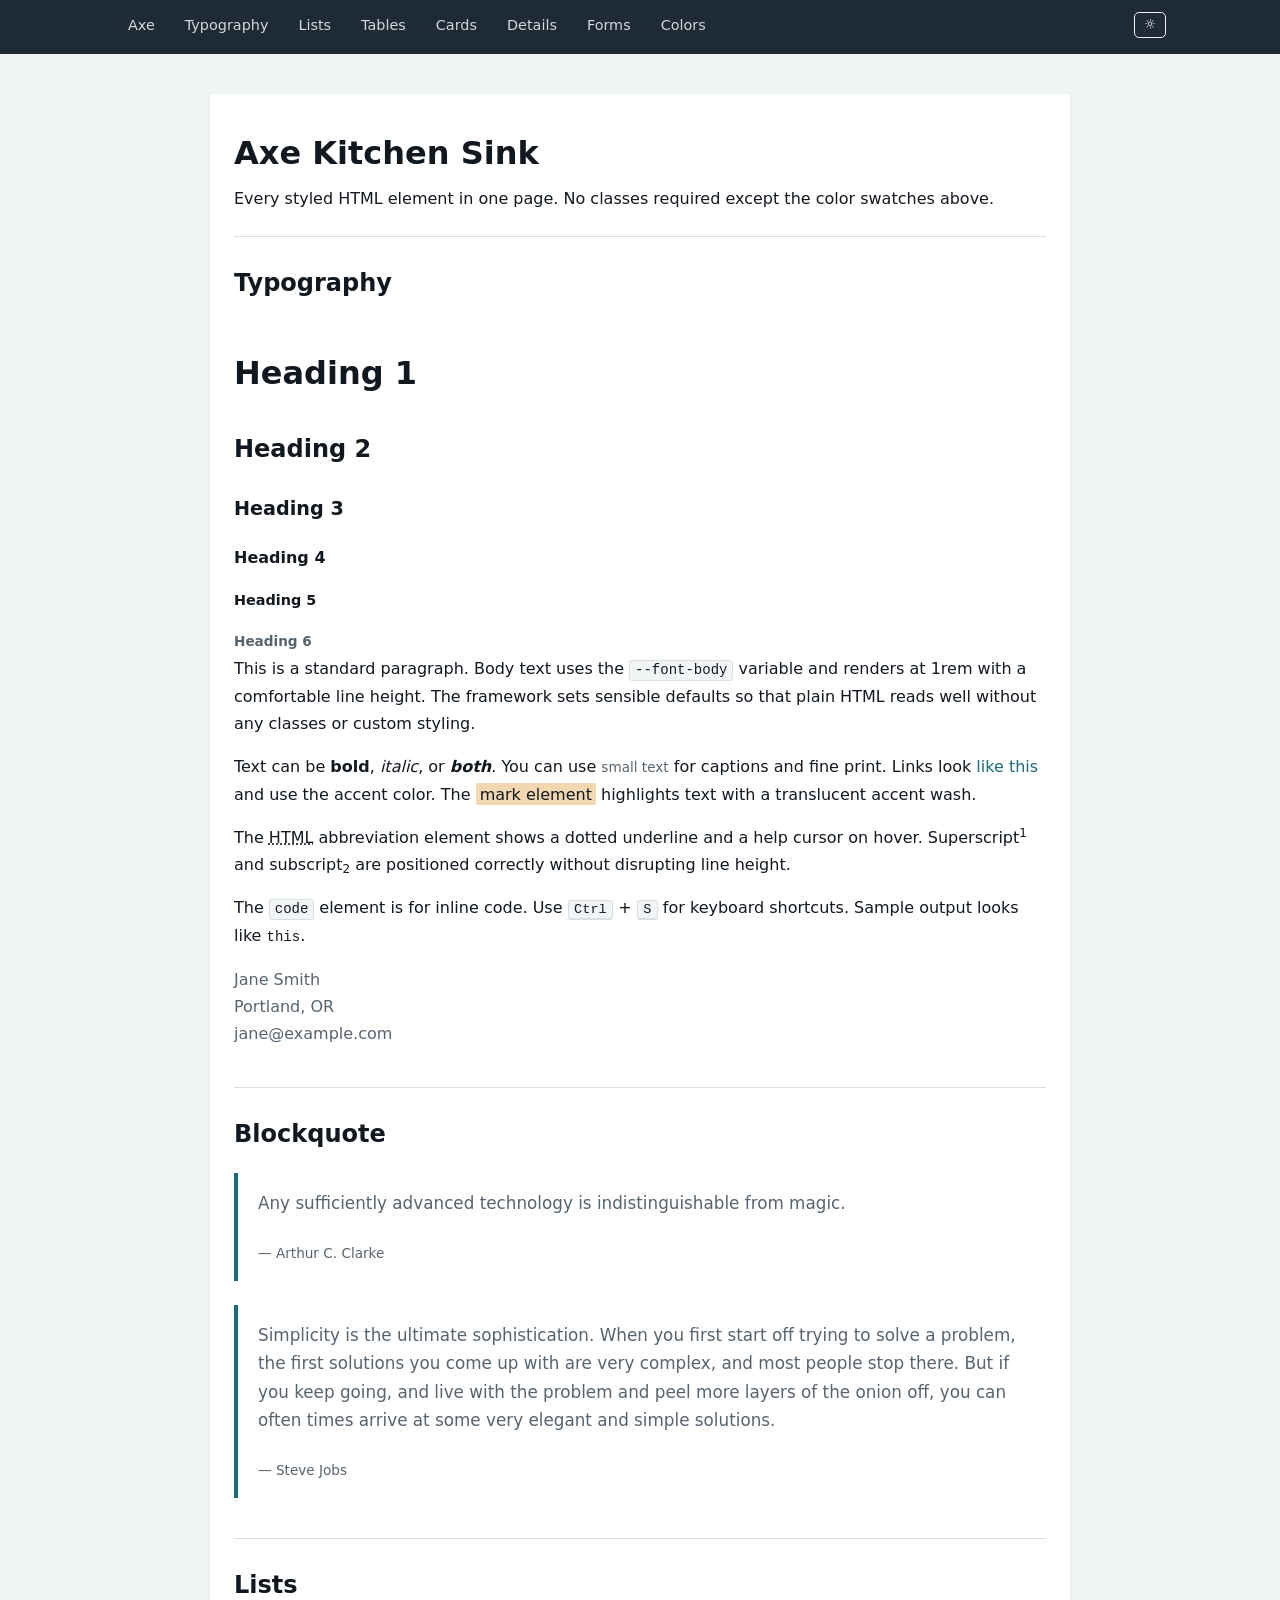
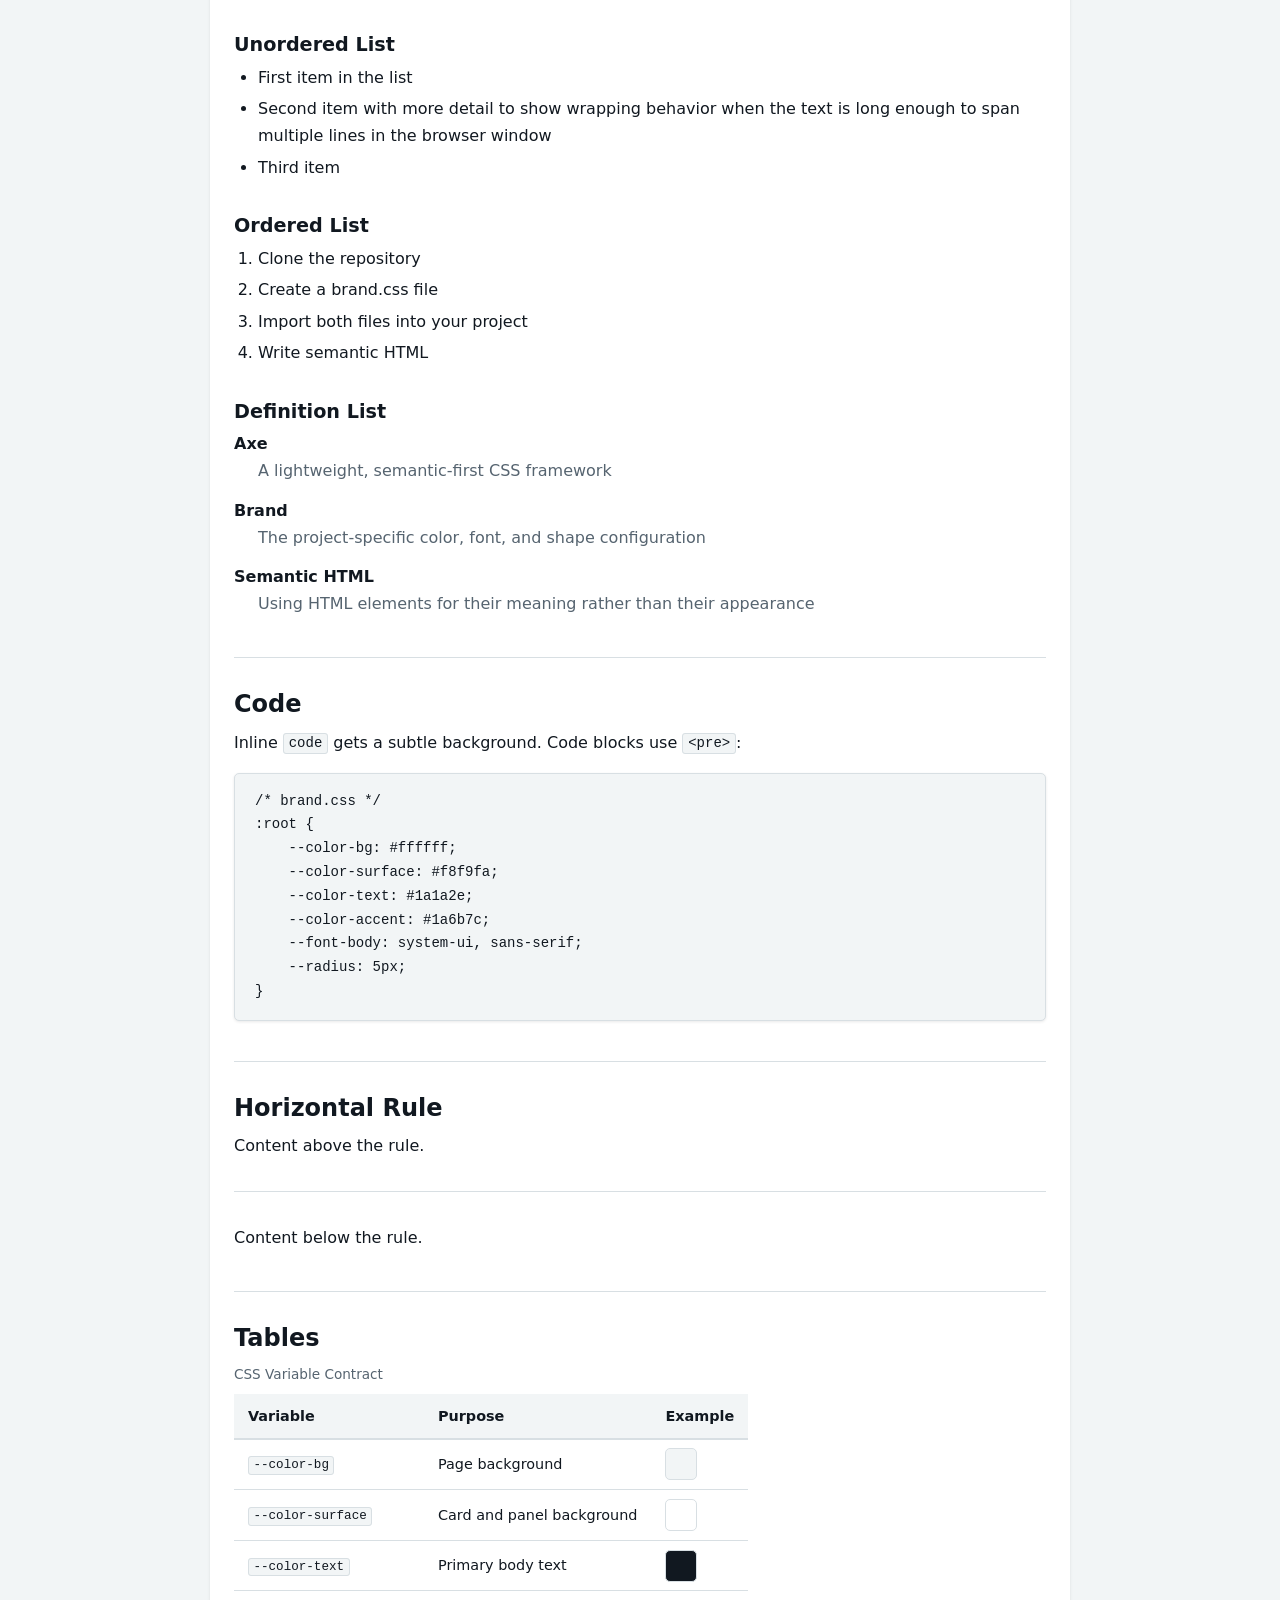
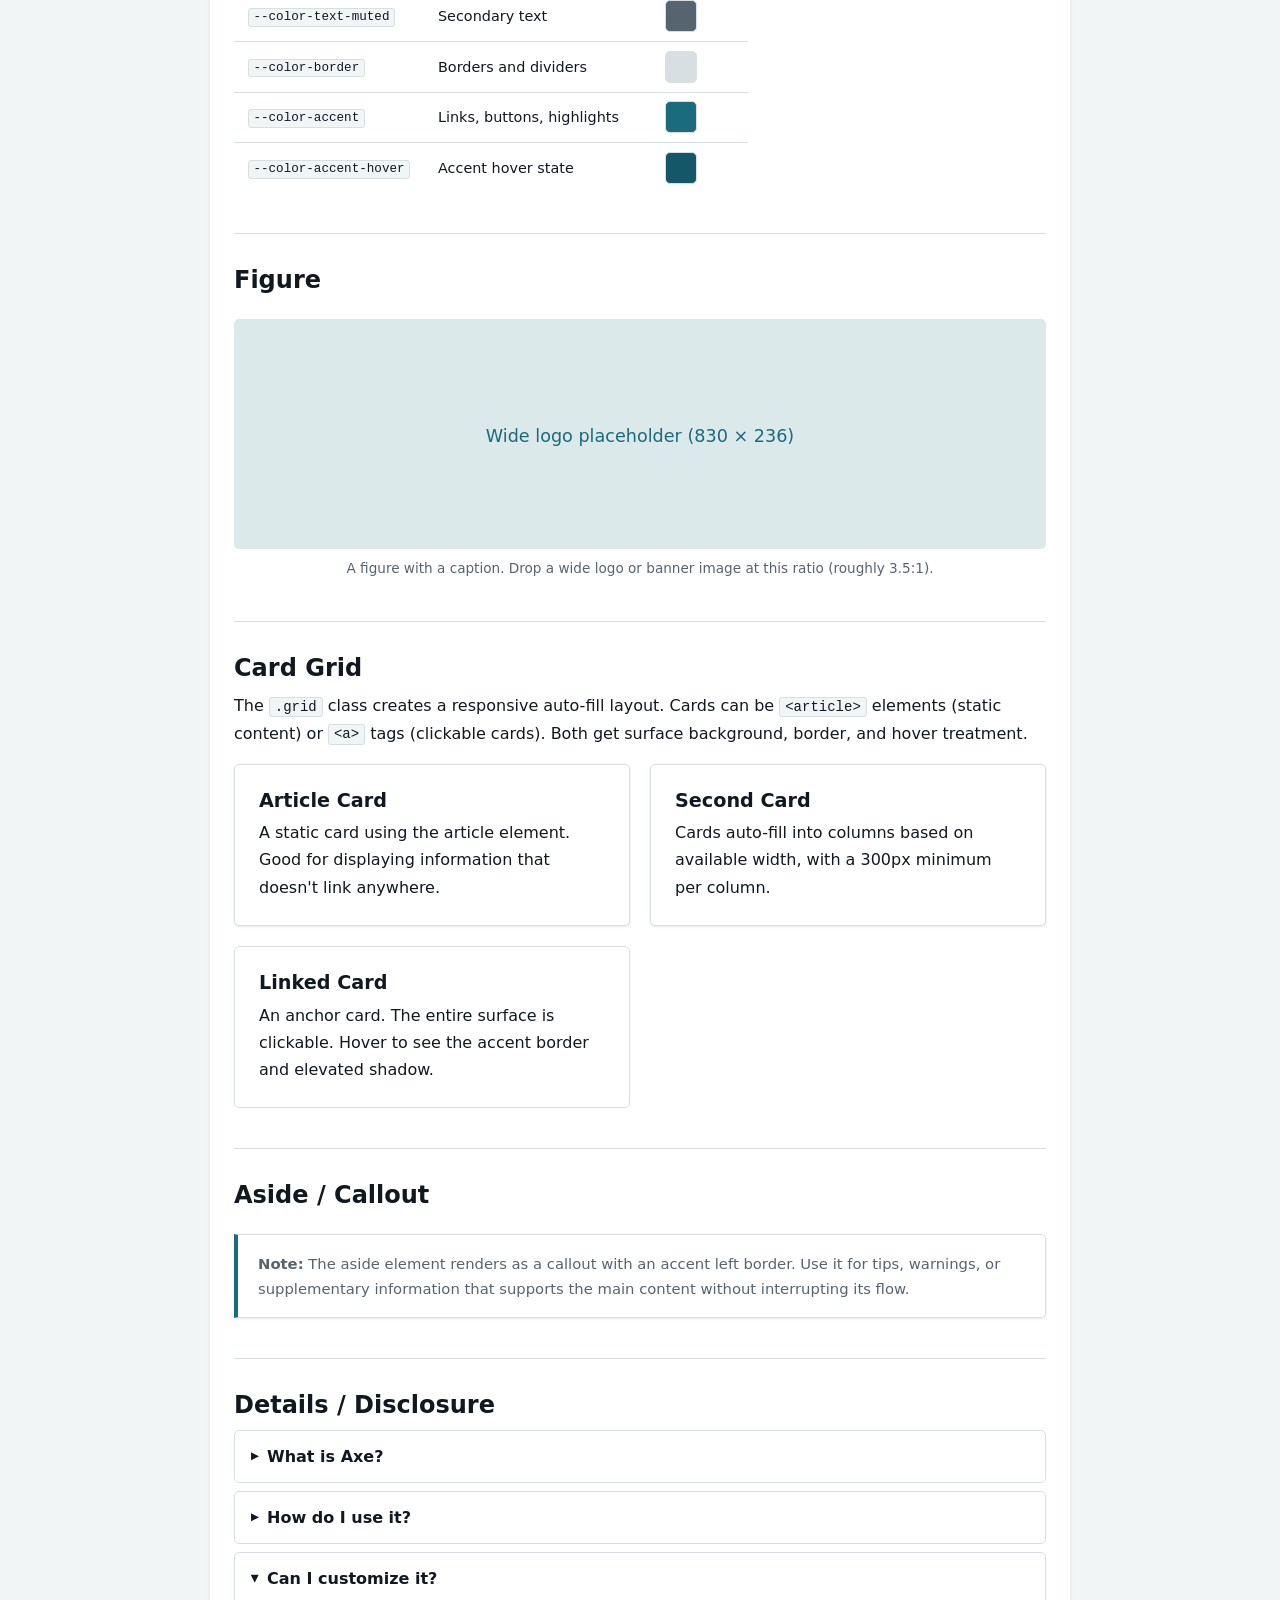
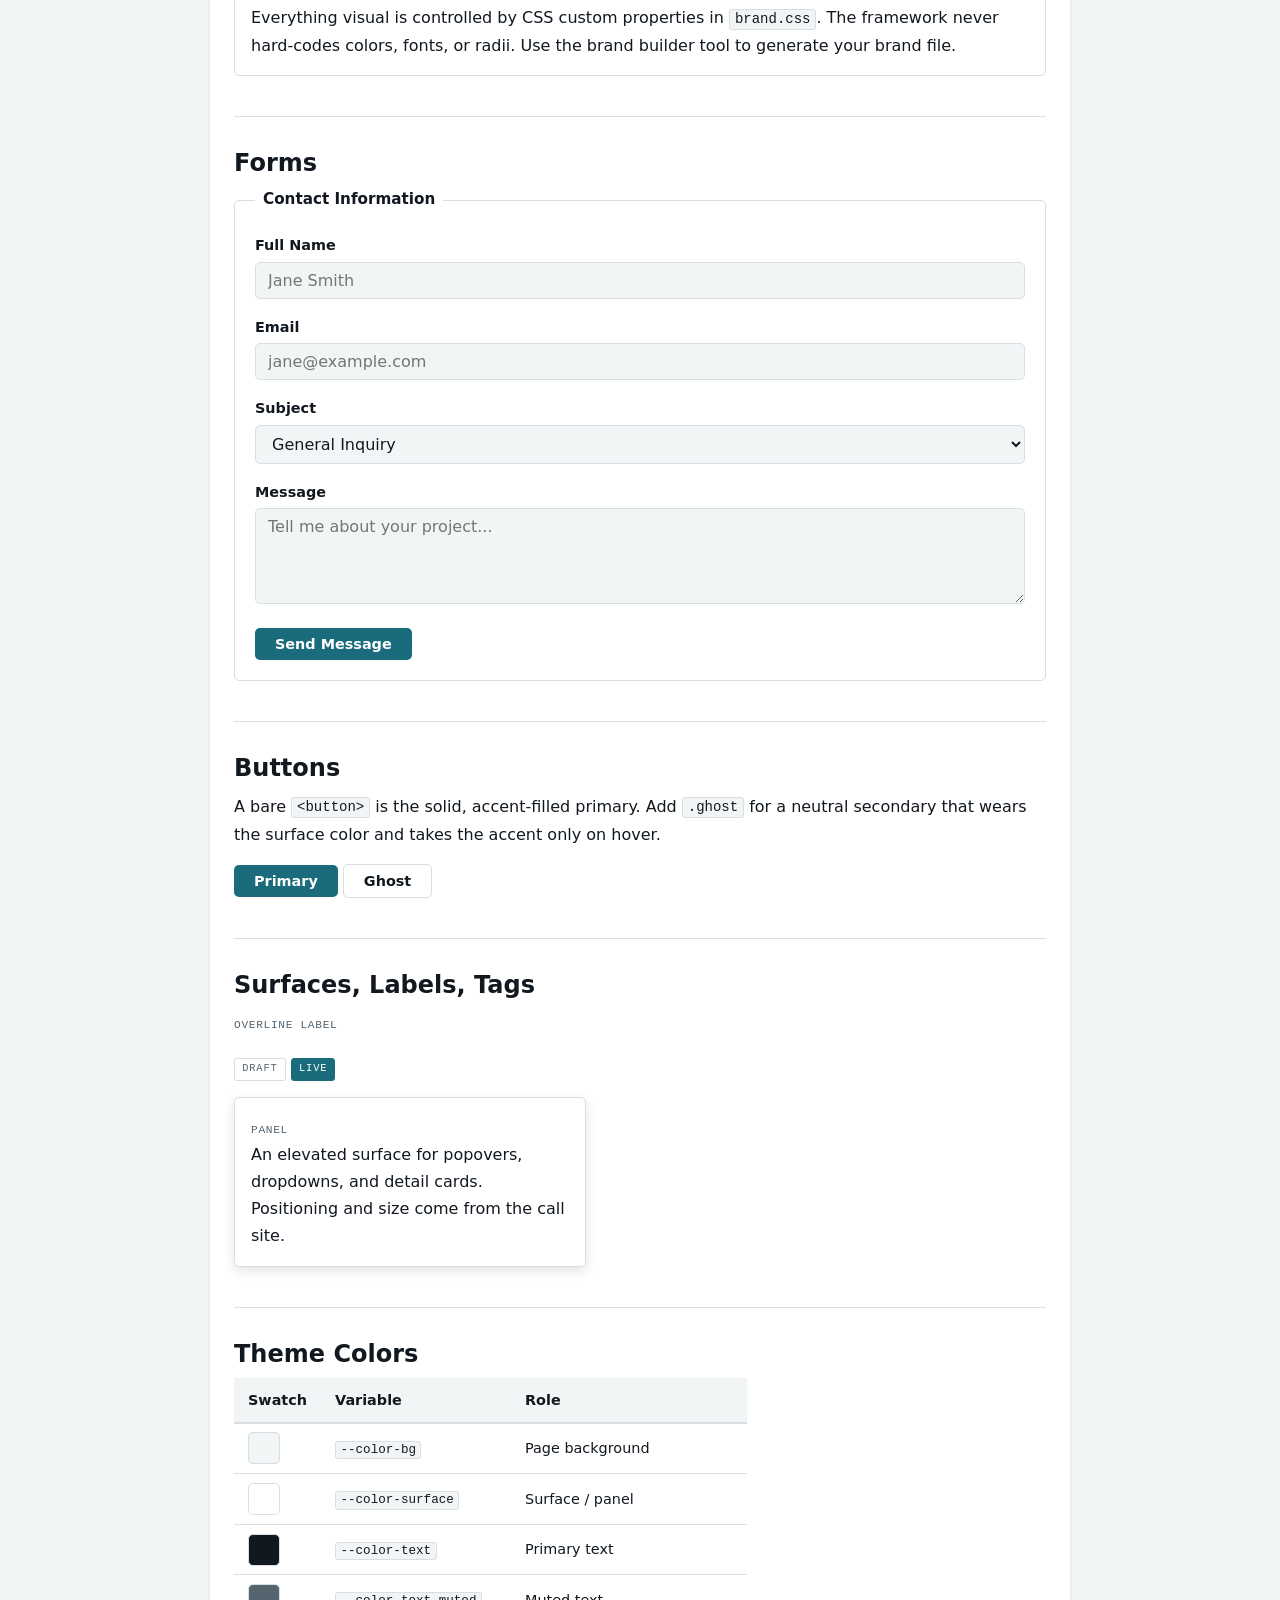
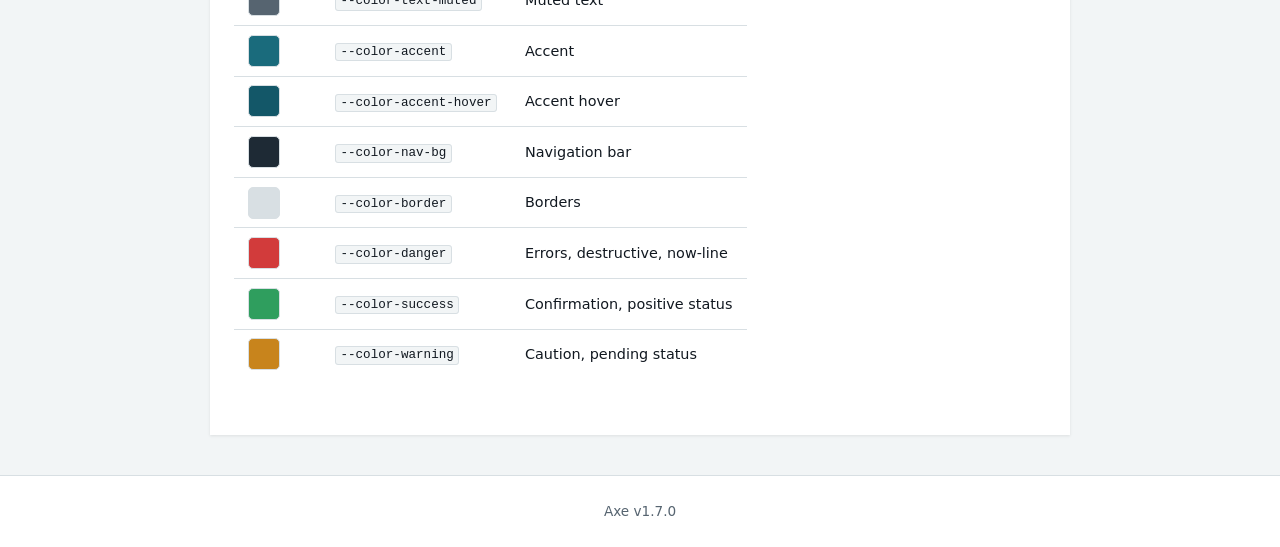
==== kitchen-sink.html @ 7a0883fc "Freeze CSV header + row-number column; show a real scrollbar (v1.7.0) Two wide-file usability fixes " ====
<!--
    Axe — Kitchen Sink
    Author: David M. Anderson
    Built with AI assistance (Claude, Anthropic)
-->
<!DOCTYPE html>
<html lang="en">
<head>
    <meta charset="UTF-8">
    <meta name="viewport" content="width=device-width, initial-scale=1">
    <title>Axe — Kitchen Sink</title>
    <link rel="stylesheet" href="default.css">
    <link rel="stylesheet" href="axe.css">
    <script src="theme.js"></script>
    <style>
        .swatch {
            display: inline-block;
            width: 2rem;
            height: 2rem;
            border-radius: var(--radius);
            border: 1px solid var(--color-border);
            vertical-align: middle;
            margin-right: 0.5rem;
        }
    </style>
</head>
<body>

<nav>
    <ul>
        <li><a href="#">Axe</a></li>
        <li><a href="#typography">Typography</a></li>
        <li><a href="#lists">Lists</a></li>
        <li><a href="#tables">Tables</a></li>
        <li><a href="#cards">Cards</a></li>
        <li><a href="#details">Details</a></li>
        <li><a href="#forms">Forms</a></li>
        <li><a href="#colors">Colors</a></li>
        <li class="nav-right"><button class="theme-toggle" aria-label="Toggle theme">&#9788;</button></li>
    </ul>
</nav>

<main>
<article>

    <header>
        <h1>Axe Kitchen Sink</h1>
        <p>Every styled HTML element in one page. No classes required except the color swatches above.</p>
    </header>


    <!-- ===== TYPOGRAPHY ===== -->

    <section id="typography">
        <h2>Typography</h2>

        <h1>Heading 1</h1>
        <h2>Heading 2</h2>
        <h3>Heading 3</h3>
        <h4>Heading 4</h4>
        <h5>Heading 5</h5>
        <h6>Heading 6</h6>

        <p>This is a standard paragraph. Body text uses the <code>--font-body</code> variable and renders at 1rem
        with a comfortable line height. The framework sets sensible defaults so that plain HTML reads well without
        any classes or custom styling.</p>

        <p>Text can be <strong>bold</strong>, <em>italic</em>, or <strong><em>both</em></strong>. You can use
        <small>small text</small> for captions and fine print. Links look <a href="#">like this</a> and use the
        accent color. The <mark>mark element</mark> highlights text with a translucent accent wash.</p>

        <p>The <abbr title="Hyper Text Markup Language">HTML</abbr> abbreviation element shows a dotted underline
        and a help cursor on hover. Superscript<sup>1</sup> and subscript<sub>2</sub> are positioned correctly
        without disrupting line height.</p>

        <p>The <code>code</code> element is for inline code. Use <kbd>Ctrl</kbd> + <kbd>S</kbd> for keyboard
        shortcuts. Sample output looks like <samp>this</samp>.</p>

        <address>
            Jane Smith<br>
            Portland, OR<br>
            jane@example.com
        </address>
    </section>


    <!-- ===== BLOCKQUOTE ===== -->

    <section id="blockquote">
        <h2>Blockquote</h2>

        <blockquote>
            <p>Any sufficiently advanced technology is indistinguishable from magic.</p>
            <footer>Arthur C. Clarke</footer>
        </blockquote>

        <blockquote>
            <p>Simplicity is the ultimate sophistication. When you first start off trying to solve a problem,
            the first solutions you come up with are very complex, and most people stop there. But if you keep
            going, and live with the problem and peel more layers of the onion off, you can often times arrive
            at some very elegant and simple solutions.</p>
            <footer>Steve Jobs</footer>
        </blockquote>
    </section>


    <!-- ===== LISTS ===== -->

    <section id="lists">
        <h2>Lists</h2>

        <h3>Unordered List</h3>
        <ul>
            <li>First item in the list</li>
            <li>Second item with more detail to show wrapping behavior when the text is long enough to span
            multiple lines in the browser window</li>
            <li>Third item</li>
        </ul>

        <h3>Ordered List</h3>
        <ol>
            <li>Clone the repository</li>
            <li>Create a brand.css file</li>
            <li>Import both files into your project</li>
            <li>Write semantic HTML</li>
        </ol>

        <h3>Definition List</h3>
        <dl>
            <dt>Axe</dt>
            <dd>A lightweight, semantic-first CSS framework</dd>

            <dt>Brand</dt>
            <dd>The project-specific color, font, and shape configuration</dd>

            <dt>Semantic HTML</dt>
            <dd>Using HTML elements for their meaning rather than their appearance</dd>
        </dl>
    </section>


    <!-- ===== CODE ===== -->

    <section id="code">
        <h2>Code</h2>

        <p>Inline <code>code</code> gets a subtle background. Code blocks use <code>&lt;pre&gt;</code>:</p>

<pre><code>/* brand.css */
:root {
    --color-bg: #ffffff;
    --color-surface: #f8f9fa;
    --color-text: #1a1a2e;
    --color-accent: #1a6b7c;
    --font-body: system-ui, sans-serif;
    --radius: 5px;
}</code></pre>
    </section>


    <!-- ===== HORIZONTAL RULE ===== -->

    <section id="hr">
        <h2>Horizontal Rule</h2>
        <p>Content above the rule.</p>
        <hr>
        <p>Content below the rule.</p>
    </section>


    <!-- ===== TABLES ===== -->

    <section id="tables">
        <h2>Tables</h2>

        <table>
            <caption>CSS Variable Contract</caption>
            <thead>
                <tr>
                    <th>Variable</th>
                    <th>Purpose</th>
                    <th>Example</th>
                </tr>
            </thead>
            <tbody>
                <tr>
                    <td><code>--color-bg</code></td>
                    <td>Page background</td>
                    <td><span class="swatch" style="background: var(--color-bg)"></span></td>
                </tr>
                <tr>
                    <td><code>--color-surface</code></td>
                    <td>Card and panel background</td>
                    <td><span class="swatch" style="background: var(--color-surface)"></span></td>
                </tr>
                <tr>
                    <td><code>--color-text</code></td>
                    <td>Primary body text</td>
                    <td><span class="swatch" style="background: var(--color-text)"></span></td>
                </tr>
                <tr>
                    <td><code>--color-text-muted</code></td>
                    <td>Secondary text</td>
                    <td><span class="swatch" style="background: var(--color-text-muted)"></span></td>
                </tr>
                <tr>
                    <td><code>--color-border</code></td>
                    <td>Borders and dividers</td>
                    <td><span class="swatch" style="background: var(--color-border)"></span></td>
                </tr>
                <tr>
                    <td><code>--color-accent</code></td>
                    <td>Links, buttons, highlights</td>
                    <td><span class="swatch" style="background: var(--color-accent)"></span></td>
                </tr>
                <tr>
                    <td><code>--color-accent-hover</code></td>
                    <td>Accent hover state</td>
                    <td><span class="swatch" style="background: var(--color-accent-hover)"></span></td>
                </tr>
            </tbody>
        </table>
    </section>


    <!-- ===== FIGURE ===== -->

    <section id="figure">
        <h2>Figure</h2>

        <figure>
            <img src="data:image/svg+xml,%3Csvg xmlns='http://www.w3.org/2000/svg' width='830' height='236' fill='%231a6b7c'%3E%3Crect width='830' height='236' opacity='0.15'/%3E%3Ctext x='415' y='126' text-anchor='middle' font-family='system-ui' font-size='18' fill='%231a6b7c'%3EWide logo placeholder (830 %C3%97 236)%3C/text%3E%3C/svg%3E" alt="Wide logo placeholder">
            <figcaption>A figure with a caption. Drop a wide logo or banner image at this ratio (roughly 3.5:1).</figcaption>
        </figure>
    </section>


    <!-- ===== CARD GRID ===== -->

    <section id="cards">
        <h2>Card Grid</h2>

        <p>The <code>.grid</code> class creates a responsive auto-fill layout. Cards can be
        <code>&lt;article&gt;</code> elements (static content) or <code>&lt;a&gt;</code> tags
        (clickable cards). Both get surface background, border, and hover treatment.</p>

        <div class="grid">
            <article>
                <h3>Article Card</h3>
                <p>A static card using the article element. Good for displaying information
                that doesn't link anywhere.</p>
            </article>
            <article>
                <h3>Second Card</h3>
                <p>Cards auto-fill into columns based on available width, with a 300px minimum
                per column.</p>
            </article>
            <a href="#">
                <h3>Linked Card</h3>
                <p>An anchor card. The entire surface is clickable. Hover to see the accent
                border and elevated shadow.</p>
            </a>
        </div>
    </section>


    <!-- ===== ASIDE ===== -->

    <section id="aside">
        <h2>Aside / Callout</h2>

        <aside>
            <strong>Note:</strong> The aside element renders as a callout with an accent left border.
            Use it for tips, warnings, or supplementary information that supports the main content
            without interrupting its flow.
        </aside>
    </section>


    <!-- ===== DETAILS ===== -->

    <section id="details">
        <h2>Details / Disclosure</h2>

        <details>
            <summary>What is Axe?</summary>
            <p>Axe is a lightweight, semantic-first CSS framework. Write plain HTML and it looks good.
            No classes required for basic elements.</p>
        </details>

        <details>
            <summary>How do I use it?</summary>
            <p>Create a <code>brand.css</code> with your colors, fonts, and shape preferences. Import it
            alongside <code>axe.css</code> in your project. Then write semantic HTML.</p>
        </details>

        <details open>
            <summary>Can I customize it?</summary>
            <p>Everything visual is controlled by CSS custom properties in <code>brand.css</code>. The
            framework never hard-codes colors, fonts, or radii. Use the brand builder tool to generate
            your brand file.</p>
        </details>
    </section>


    <!-- ===== FORMS ===== -->

    <section id="forms">
        <h2>Forms</h2>

        <form onsubmit="return false">
            <fieldset>
                <legend>Contact Information</legend>

                <p>
                    <label for="name">Full Name</label>
                    <input type="text" id="name" placeholder="Jane Smith">
                </p>

                <p>
                    <label for="email">Email</label>
                    <input type="email" id="email" placeholder="jane@example.com">
                </p>

                <p>
                    <label for="subject">Subject</label>
                    <select id="subject">
                        <option>General Inquiry</option>
                        <option>Project Consultation</option>
                        <option>Partnership</option>
                        <option>Other</option>
                    </select>
                </p>

                <p>
                    <label for="message">Message</label>
                    <textarea id="message" placeholder="Tell me about your project..."></textarea>
                </p>

                <p>
                    <button type="submit">Send Message</button>
                </p>
            </fieldset>
        </form>
    </section>


    <!-- ===== BUTTONS ===== -->

    <section id="buttons">
        <h2>Buttons</h2>

        <p>
            A bare <code>&lt;button&gt;</code> is the solid, accent-filled primary.
            Add <code>.ghost</code> for a neutral secondary that wears the surface
            color and takes the accent only on hover.
        </p>

        <p>
            <button>Primary</button>
            <button class="ghost">Ghost</button>
        </p>
    </section>


    <!-- ===== COMPONENTS ===== -->

    <section id="components">
        <h2>Surfaces, Labels, Tags</h2>

        <p>
            <span class="eyebrow">Overline label</span>
        </p>

        <p>
            <span class="tag">Draft</span>
            <span class="tag" style="color: var(--color-surface); background: var(--color-accent); border-color: var(--color-accent)">Live</span>
        </p>

        <div class="panel" style="max-width: 22rem; padding: 1rem; margin-top: 1rem">
            <span class="eyebrow">Panel</span>
            <p>An elevated surface for popovers, dropdowns, and detail cards. Positioning and size come from the call site.</p>
        </div>
    </section>


    <!-- ===== THEME COLORS ===== -->

    <section id="colors">
        <h2>Theme Colors</h2>

        <table>
            <thead>
                <tr>
                    <th>Swatch</th>
                    <th>Variable</th>
                    <th>Role</th>
                </tr>
            </thead>
            <tbody>
                <tr>
                    <td><span class="swatch" style="background: var(--color-bg)"></span></td>
                    <td><code>--color-bg</code></td>
                    <td>Page background</td>
                </tr>
                <tr>
                    <td><span class="swatch" style="background: var(--color-surface)"></span></td>
                    <td><code>--color-surface</code></td>
                    <td>Surface / panel</td>
                </tr>
                <tr>
                    <td><span class="swatch" style="background: var(--color-text)"></span></td>
                    <td><code>--color-text</code></td>
                    <td>Primary text</td>
                </tr>
                <tr>
                    <td><span class="swatch" style="background: var(--color-text-muted)"></span></td>
                    <td><code>--color-text-muted</code></td>
                    <td>Muted text</td>
                </tr>
                <tr>
                    <td><span class="swatch" style="background: var(--color-accent)"></span></td>
                    <td><code>--color-accent</code></td>
                    <td>Accent</td>
                </tr>
                <tr>
                    <td><span class="swatch" style="background: var(--color-accent-hover)"></span></td>
                    <td><code>--color-accent-hover</code></td>
                    <td>Accent hover</td>
                </tr>
                <tr>
                    <td><span class="swatch" style="background: var(--color-nav-bg)"></span></td>
                    <td><code>--color-nav-bg</code></td>
                    <td>Navigation bar</td>
                </tr>
                <tr>
                    <td><span class="swatch" style="background: var(--color-border)"></span></td>
                    <td><code>--color-border</code></td>
                    <td>Borders</td>
                </tr>
                <tr>
                    <td><span class="swatch" style="background: var(--color-danger)"></span></td>
                    <td><code>--color-danger</code></td>
                    <td>Errors, destructive, now-line</td>
                </tr>
                <tr>
                    <td><span class="swatch" style="background: var(--color-success)"></span></td>
                    <td><code>--color-success</code></td>
                    <td>Confirmation, positive status</td>
                </tr>
                <tr>
                    <td><span class="swatch" style="background: var(--color-warning)"></span></td>
                    <td><code>--color-warning</code></td>
                    <td>Caution, pending status</td>
                </tr>
            </tbody>
        </table>
    </section>

</article>
</main>

<footer>
    <p>Axe v1.7.0</p>
</footer>

</body>
</html>
---- default.css ----
/*
 * Axe Default Brand — the baseline every site falls back to.
 * Don't edit this per-site; a site overrides it with its own sibling
 * brand.css, layered after this file (later cascade wins).
 * Primary: #1a6b7c  Secondary: #1e2a35
 *
 * Author: David M. Anderson
 * Built with AI assistance (Claude, Anthropic)
 */

:root {
    /* Colors — Light */
    --color-bg:           #f2f5f6;
    --color-surface:      #ffffff;
    --color-text:         #111820;
    --color-text-muted:   #566470;
    --color-border:       #d8dfe3;
    --color-accent:       #1a6b7c;
    --color-accent-hover: #135768;
    --color-highlight:       #d98c1f;
    --color-highlight-hover: #b8751a;
    --color-nav-bg:       #1e2a35;
    --color-nav-text:     #edf0f2;

    /* State — semantic status colors */
    --color-danger:       #d23b3b;
    --color-success:      #2f9e5e;
    --color-warning:      #c8841c;

    /* Typography */
    --font-body:    system-ui, Arial, Helvetica, sans-serif;
    --font-heading: var(--font-body);
    --font-mono:    'Courier New', Courier, monospace;
    --line-height:  1.7;

    /* Shape */
    --radius: 5px;

    /* Shadow */
    --shadow:    0 1px 3px rgba(0, 0, 0, 0.09);
    --shadow-md: 0 4px 12px rgba(0, 0, 0, 0.11);

    /* Calendar — categorical event colors (chips & bars). The hue is set
       per event in JS; these tune the shared saturation and lightness and
       the fallback hue for uncategorized events. Theme-independent by
       default; a brand may override them, including per theme. */
    --cal-cat-hue:        210;
    --cal-cat-saturation: 55%;
    --cal-cat-lightness:  50%;
}

/* Dark mode — system preference */
@media (prefers-color-scheme: dark) {
    :root:not([data-theme="light"]) {
        --color-bg:           #0b1017;
        --color-surface:      #111820;
        --color-text:         #e4e9ed;
        --color-text-muted:   #8494a0;
        --color-border:       #1e2a35;
        --color-accent:       #38b8cc;
        --color-accent-hover: #4cc8dc;
        --color-highlight:       #f0a030;
        --color-highlight-hover: #ffb44a;
        --color-nav-bg:       #080d12;
        --color-nav-text:     #dce3e8;
        --color-danger:       #f0635f;
        --color-success:      #46c07e;
        --color-warning:      #e3a53f;
        --shadow:             0 1px 3px rgba(0, 0, 0, 0.4);
        --shadow-md:          0 4px 12px rgba(0, 0, 0, 0.5);
        /* Lighten categorical chips/bars so they pop on dark surfaces. */
        --cal-cat-lightness:  62%;
    }
}

/* Dark mode — manual override */
[data-theme="dark"] {
    --color-bg:           #0b1017;
    --color-surface:      #111820;
    --color-text:         #e4e9ed;
    --color-text-muted:   #8494a0;
    --color-border:       #1e2a35;
    --color-accent:       #38b8cc;
    --color-accent-hover: #4cc8dc;
    --color-highlight:       #f0a030;
    --color-highlight-hover: #ffb44a;
    --color-nav-bg:       #080d12;
    --color-nav-text:     #dce3e8;
    --color-danger:       #f0635f;
    --color-success:      #46c07e;
    --color-warning:      #e3a53f;
    --shadow:             0 1px 3px rgba(0, 0, 0, 0.4);
    --shadow-md:          0 4px 12px rgba(0, 0, 0, 0.5);
    /* Lighten categorical chips/bars so they pop on dark surfaces. */
    --cal-cat-lightness:  62%;
}

/* Light mode — explicit override */
[data-theme="light"] {
    --color-bg:           #f2f5f6;
    --color-surface:      #ffffff;
    --color-text:         #111820;
    --color-text-muted:   #566470;
    --color-border:       #d8dfe3;
    --color-accent:       #1a6b7c;
    --color-accent-hover: #135768;
    --color-highlight:       #d98c1f;
    --color-highlight-hover: #b8751a;
    --color-nav-bg:       #1e2a35;
    --color-nav-text:     #edf0f2;
    --color-danger:       #d23b3b;
    --color-success:      #2f9e5e;
    --color-warning:      #c8841c;
    --shadow:             0 1px 3px rgba(0, 0, 0, 0.09);
    --shadow-md:          0 4px 12px rgba(0, 0, 0, 0.11);
}
---- axe.css ----
/* ============================================================
   AXE v1.7.0
   Semantic-first. Classless defaults.
   Write plain HTML. It looks good.

   Author: David M. Anderson
   Built with AI assistance (Claude, Anthropic)
   ============================================================ */

/* Framework version. Bump on each axe release and keep it in sync with
   calendar.css / calendar.js. Audit a deployment with
   `curl <site>/axe/axe.css | head`, or read --axe-version in devtools. */
:root {
    --axe-version: "1.7.0";

    /* Stacking scale. Structural, not brand: a shared ladder so a sticky
       bar, a popover, and a modal layer predictably across components (e.g.
       an embedded calendar's popover clears the viewer's sticky toolbar). */
    --z-sticky:  100;
    --z-popover: 200;
    --z-modal:   300;
}


/* --- Reset ----------------------------------------------- */

*, *::before, *::after {
    box-sizing: border-box;
    margin: 0;
    padding: 0;
}

html {
    font-size: 16px;
    scroll-behavior: smooth;
    scroll-padding-top: 64px;
}


/* --- Base ------------------------------------------------- */

body {
    font-family: var(--font-body);
    font-size: 1rem;
    line-height: var(--line-height, 1.7);
    color: var(--color-text);
    background: var(--color-bg);
    transition: background 0.2s ease, color 0.2s ease;
}

img {
    display: block;
    max-width: 100%;
    height: auto;
}


/* --- Navigation ------------------------------------------- */

nav {
    background: var(--color-nav-bg);
    position: sticky;
    top: 0;
    z-index: 100;
}

nav ul {
    list-style: none;
    display: flex;
    align-items: center;
    max-width: 1100px;
    margin: 0 auto;
    padding: 0 1rem;
    height: 54px;
    gap: 0;
    overflow-x: auto;
}

nav ul li {
    color: var(--color-nav-text);
}

nav ul li a {
    display: block;
    color: var(--color-nav-text);
    text-decoration: none;
    padding: 0.4rem 0.875rem;
    border-radius: var(--radius);
    font-size: 0.9rem;
    opacity: 0.88;
    transition: background 0.15s, opacity 0.15s;
}

nav ul li a:hover {
    background: color-mix(in srgb, var(--color-nav-text) 12%, transparent);
    color: var(--color-nav-text);
    text-decoration: none;
    opacity: 1;
}


/* --- Layout ----------------------------------------------- */

main {
    max-width: 1100px;
    margin: 0 auto;
    padding: 1.5rem 1rem;
}

article {
    max-width: 860px;
    margin: 0 auto;
    padding: 1.5rem 1rem;
    background: var(--color-surface);
    box-shadow: var(--shadow);
}

/* Section separators are document-flow furniture — scoped to articles
   so page-level <main><section> layouts (full-width landing pages)
   don't inherit doc-style dividers. */
article section {
    margin-top: 2.5rem;
    padding-top: 2rem;
    border-top: 1px solid var(--color-border);
}

article section:first-child,
article header + section {
    margin-top: 0;
    padding-top: 0;
    border-top: none;
}


/* --- Card Grid -------------------------------------------- */

.grid {
    display: grid;
    grid-template-columns: repeat(auto-fill, minmax(300px, 1fr));
    gap: 1.25rem;
}

.grid > article, .grid > a {
    max-width: none;
    margin: 0;
    padding: 1.5rem;
    background: var(--color-surface);
    border: 1px solid var(--color-border);
    border-radius: var(--radius);
    transition: border-color 0.15s, box-shadow 0.15s;
}

.grid > a {
    display: block;
    text-decoration: none;
    color: inherit;
}

.grid > article:hover, .grid > a:hover {
    border-color: var(--color-accent);
    box-shadow: var(--shadow-md);
    text-decoration: none;
}

/* Header spacing is document-flow furniture — scoped to article so
   site-chrome <header> (sticky nav bars) can sit flush against the
   hero or first section below it. */
article header {
    margin-bottom: 2rem;
    padding-bottom: 1.5rem;
    border-bottom: 1px solid var(--color-border);
}


/* --- Typography ------------------------------------------- */

h1, h2, h3, h4, h5, h6 {
    font-family: var(--font-heading);
    line-height: 1.2;
    color: var(--color-text);
    margin-top: 1.75em;
    margin-bottom: 0.4em;
}

h1 { font-size: 1.65rem; font-weight: 700; }
h2 { font-size: 1.3rem;  font-weight: 600; }
h3 { font-size: 1.2rem;  font-weight: 600; }
h4 { font-size: 1rem;    font-weight: 600; }
h5 { font-size: 0.9rem;  font-weight: 600; }
h6 { font-size: 0.85rem; font-weight: 600; color: var(--color-text-muted); }

h1:first-child,
h2:first-child,
h3:first-child { margin-top: 0; }

p {
    margin-bottom: 1rem;
}

p:last-child { margin-bottom: 0; }

a {
    color: var(--color-accent);
    text-decoration: none;
}

a:hover {
    color: var(--color-accent-hover);
    text-decoration: underline;
}

strong { font-weight: 700; }
em     { font-style: italic; }

small {
    font-size: 0.85rem;
    color: var(--color-text-muted);
}

mark {
    background: color-mix(in srgb, var(--color-highlight, var(--color-accent)) 35%, transparent);
    color: inherit;
    padding: 0.1em 0.25em;
    border-radius: calc(var(--radius) * 0.4);
}

abbr[title] {
    text-decoration: underline dotted;
    cursor: help;
}

sub, sup {
    font-size: 0.75em;
    line-height: 0;
    position: relative;
    vertical-align: baseline;
}

sup { top: -0.5em; }
sub { bottom: -0.25em; }

address {
    font-style: normal;
    color: var(--color-text-muted);
    margin-bottom: 1rem;
}


/* --- Blockquote ------------------------------------------- */

blockquote {
    border-left: 4px solid var(--color-accent);
    padding: 1rem 1.25rem;
    margin: 1.5rem 0;
    color: var(--color-text-muted);
    font-size: 1.05rem;
}

blockquote footer {
    background: none;
    border-top: none;
    text-align: left;
    padding: 0.5rem 0 0;
    font-size: 0.85rem;
    color: var(--color-text-muted);
}

blockquote footer::before {
    content: "\2014\00a0";
}


/* --- Lists ------------------------------------------------ */

ul, ol {
    padding-left: 1.5rem;
    margin-bottom: 1rem;
}

li { margin-bottom: 0.25rem; }

dl {
    margin-bottom: 1rem;
}

dt {
    font-weight: 600;
    margin-top: 0.75rem;
}

dt:first-child { margin-top: 0; }

dd {
    margin-left: 1.5rem;
    color: var(--color-text-muted);
}


/* --- Figure ----------------------------------------------- */

figure {
    margin: 1.5rem 0;
}

figure img {
    border-radius: var(--radius);
}

figcaption {
    font-size: 0.85rem;
    color: var(--color-text-muted);
    margin-top: 0.5rem;
    text-align: center;
}


/* --- Aside / Callout -------------------------------------- */

aside {
    background: var(--color-surface);
    border: 1px solid var(--color-border);
    border-left: 4px solid var(--color-accent);
    border-radius: 0 var(--radius) var(--radius) 0;
    padding: 1rem 1.25rem;
    margin: 1.5rem 0;
    box-shadow: var(--shadow);
    color: var(--color-text-muted);
    font-size: 0.925rem;
}


/* --- Details / Disclosure --------------------------------- */

details {
    border: 1px solid var(--color-border);
    border-radius: var(--radius);
    margin-bottom: 0.5rem;
    background: var(--color-surface);
}

details[open] {
    padding-bottom: 1rem;
}

summary {
    padding: 0.75rem 1rem;
    font-weight: 600;
    cursor: pointer;
    list-style: none;
    display: flex;
    align-items: center;
    gap: 0.5rem;
}

summary::before {
    content: "\25b6";
    font-size: 0.65em;
    transition: transform 0.15s;
}

details[open] summary::before {
    transform: rotate(90deg);
}

summary::-webkit-details-marker { display: none; }

details > :not(summary) {
    padding: 0 1rem;
}


/* --- Horizontal Rule -------------------------------------- */

hr {
    border: none;
    border-top: 1px solid var(--color-border);
    margin: 2rem 0;
}


/* --- Code ------------------------------------------------- */

code {
    font-family: var(--font-mono);
    font-size: 0.875em;
    background: var(--color-bg);
    border: 1px solid var(--color-border);
    padding: 0.1em 0.35em;
    border-radius: calc(var(--radius) * 0.6);
}

pre {
    font-family: var(--font-mono);
    font-size: 0.875rem;
    background: var(--color-bg);
    border: 1px solid var(--color-border);
    border-radius: var(--radius);
    padding: 1rem 1.25rem;
    overflow-x: auto;
    margin-bottom: 1rem;
    box-shadow: var(--shadow);
}

pre code {
    background: none;
    border: none;
    padding: 0;
    font-size: 1em;
}

kbd {
    font-family: var(--font-mono);
    font-size: 0.85em;
    background: var(--color-bg);
    border: 1px solid var(--color-border);
    border-bottom-width: 2px;
    padding: 0.1em 0.4em;
    border-radius: calc(var(--radius) * 0.6);
}

samp {
    font-family: var(--font-mono);
    font-size: 0.875em;
}


/* --- Tables ----------------------------------------------- */

table {
    width: 100%;
    border-collapse: collapse;
    margin-bottom: 1rem;
    font-size: 0.9rem;
}

th {
    text-align: left;
    font-weight: 600;
    padding: 0.6rem 0.875rem;
    background: var(--color-bg);
    border-bottom: 2px solid var(--color-border);
    color: var(--color-text);
}

td {
    padding: 0.55rem 0.875rem;
    border-bottom: 1px solid var(--color-border);
    color: var(--color-text);
}

tr:last-child td { border-bottom: none; }

caption {
    font-size: 0.85rem;
    color: var(--color-text-muted);
    text-align: left;
    margin-bottom: 0.5rem;
}


/* --- Forms ------------------------------------------------ */

input, textarea, select {
    font-family: inherit;
    font-size: 1rem;
    color: var(--color-text);
    background: var(--color-bg);
    border: 1px solid var(--color-border);
    border-radius: var(--radius);
    padding: 0.5rem 0.75rem;
    width: 100%;
    transition: border-color 0.15s;
}

input:focus, textarea:focus, select:focus {
    outline: none;
    border-color: var(--color-accent);
}

textarea {
    resize: vertical;
    min-height: 6rem;
}

label {
    display: block;
    font-weight: 600;
    font-size: 0.9rem;
    margin-bottom: 0.25rem;
}

fieldset {
    border: 1px solid var(--color-border);
    border-radius: var(--radius);
    padding: 1.25rem;
    margin-bottom: 1.5rem;
}

legend {
    font-weight: 600;
    padding: 0 0.5rem;
    font-size: 0.95rem;
}

button, input[type="submit"], input[type="reset"] {
    font-family: inherit;
    font-size: 0.9rem;
    font-weight: 600;
    color: var(--color-surface);
    background: var(--color-accent);
    border: none;
    border-radius: var(--radius);
    padding: 0.5rem 1.25rem;
    cursor: pointer;
    transition: opacity 0.15s;
    width: auto;
}

button:hover, input[type="submit"]:hover, input[type="reset"]:hover {
    background: var(--color-accent-hover);
}

/* Ghost / secondary button. The bare <button> is a solid accent primary; add
   .ghost for a neutral, surface-colored button that takes the accent only on
   hover. Self-contained (it doesn't lean on the button base), so it reads
   correctly on a <button> or an <a>, and its hover holds the surface fill —
   the one place that re-asserts against the primary button:hover accent. */
.ghost {
    background: var(--color-surface);
    color: var(--color-text);
    border: 1px solid var(--color-border);
    border-radius: var(--radius);
    cursor: pointer;
}

.ghost:hover {
    background: var(--color-surface);
    border-color: var(--color-accent);
    color: var(--color-accent);
}


/* --- Surfaces, labels, tags ------------------------------- */

/* Elevated surface for popovers, dropdowns, and detail cards. Add positioning
   and size at the call site. */
.panel {
    background: var(--color-surface);
    border: 1px solid var(--color-border);
    border-radius: var(--radius);
    box-shadow: var(--shadow-md);
}

/* Overline / eyebrow: a small monospace, uppercase, muted label. */
.eyebrow {
    font-family: var(--font-mono);
    font-size: 0.7rem;
    text-transform: uppercase;
    letter-spacing: 0.06em;
    color: var(--color-text-muted);
}

/* Tag / status pill. Outlined and muted by default; override background and
   color for a filled variant. */
.tag {
    display: inline-block;
    font-family: var(--font-mono);
    font-size: 0.65rem;
    text-transform: uppercase;
    letter-spacing: 0.08em;
    padding: 0.1rem 0.45rem;
    color: var(--color-text-muted);
    background: none;
    border: 1px solid var(--color-border);
    border-radius: calc(var(--radius) * 0.6);
}


/* --- Footer ----------------------------------------------- */

footer {
    background: var(--color-surface);
    border-top: 1px solid var(--color-border);
    text-align: center;
    padding: 1.5rem;
    font-size: 0.85rem;
    color: var(--color-text-muted);
}


/* --- Theme Toggle ----------------------------------------- */

.theme-toggle {
    background: none;
    border: 1px solid var(--color-border);
    border-radius: var(--radius);
    padding: 0.3rem 0.55rem;
    cursor: pointer;
    color: var(--color-text-muted);
    font-size: 0.85rem;
    line-height: 1;
    transition: border-color 0.15s, color 0.15s;
    width: auto;
}

.theme-toggle:hover {
    background: none;    /* re-assert: the generic button:hover would otherwise fill it accent */
    border-color: var(--color-accent);
    color: var(--color-accent);
}

/* In the nav, the toggle uses the nav palette, not the body palette. */
nav .theme-toggle {
    color: var(--color-nav-text);
    border-color: var(--color-nav-text);
}

nav .theme-toggle:hover {
    background: color-mix(in srgb, var(--color-nav-text) 12%, transparent);
    color: var(--color-nav-text);
    border-color: var(--color-nav-text);
}

.nav-right {
    margin-left: auto;
    display: flex;
    align-items: center;
    gap: 0.5rem;
}


/* --- Desktop ---------------------------------------------- */

@media (min-width: 601px) {
    main, article {
        padding: 2.5rem 1.5rem;
    }

    h1 { font-size: 2rem; }
    h2 { font-size: 1.5rem; }

    nav ul {
        padding: 0 1.5rem;
        gap: 0.125rem;
        overflow-x: visible;
    }
}

/* Tables scroll horizontally on small screens */
article table {
    display: block;
    overflow-x: auto;
}
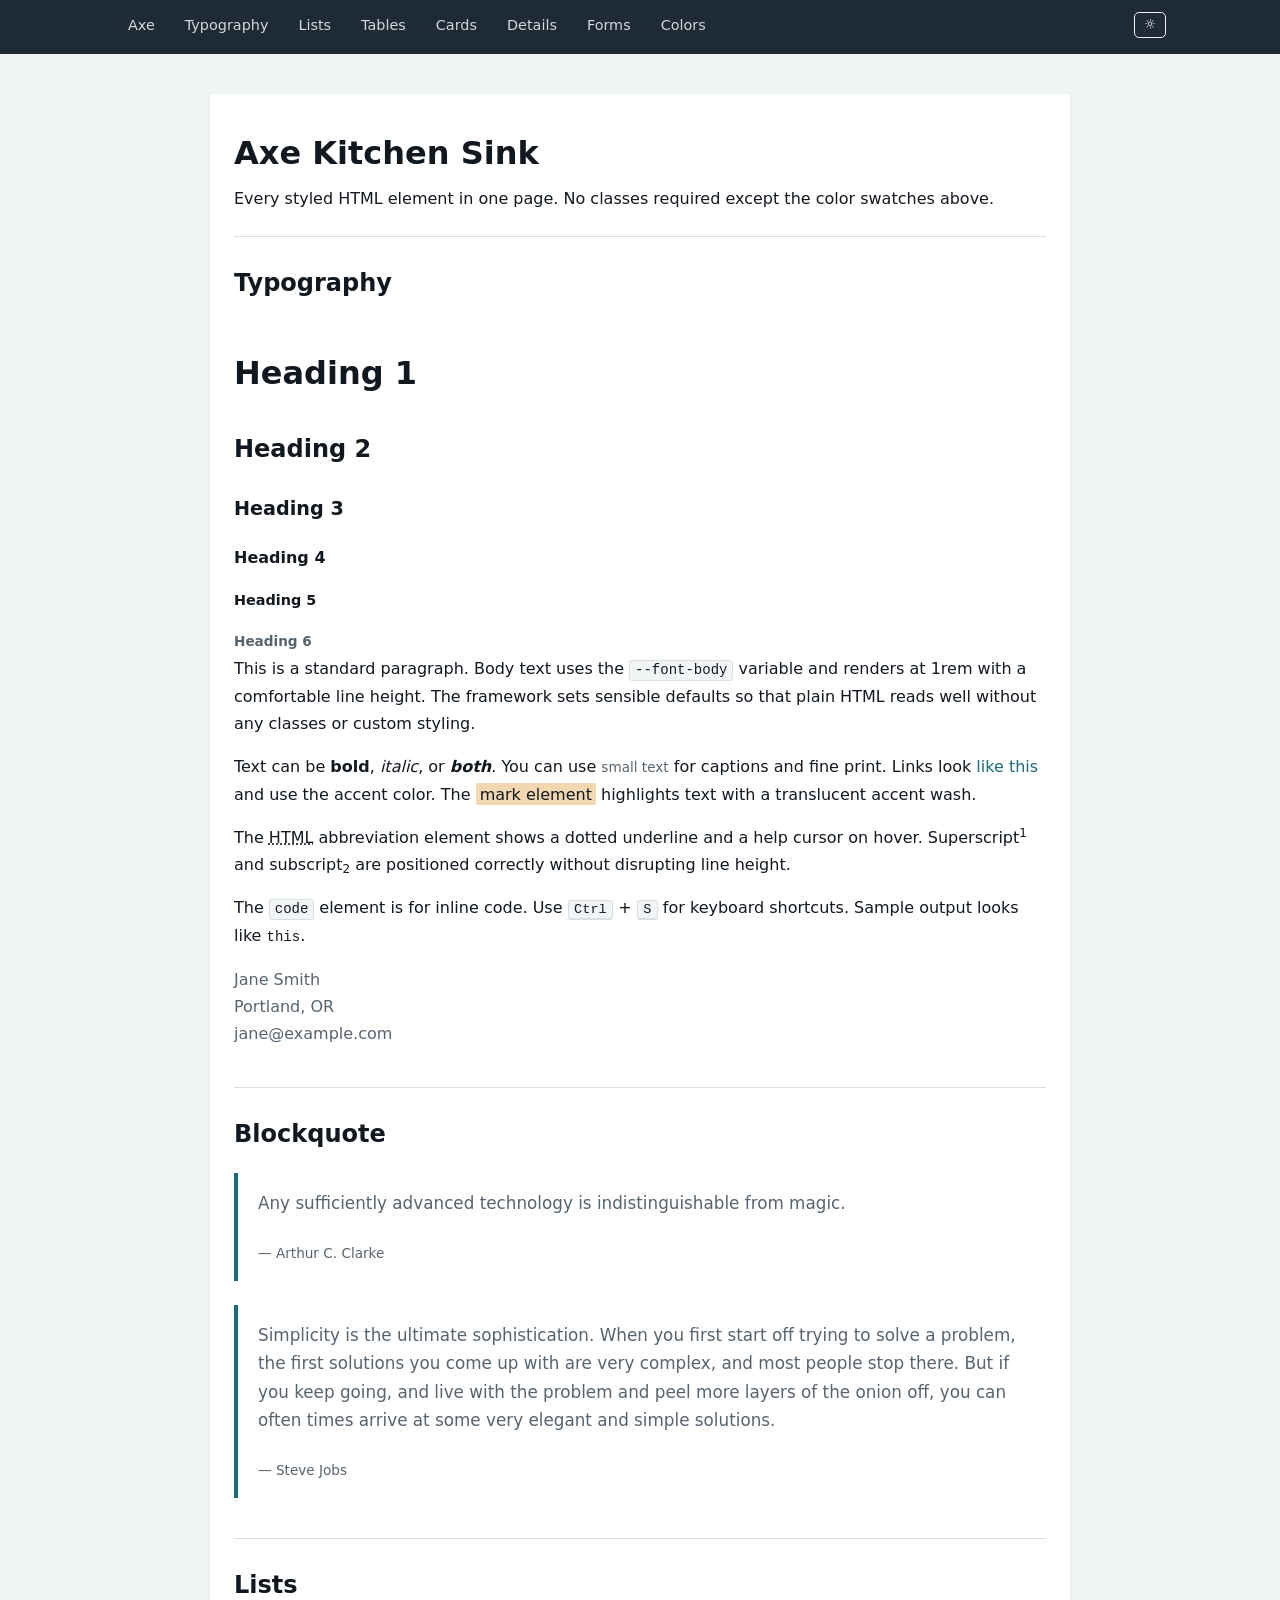
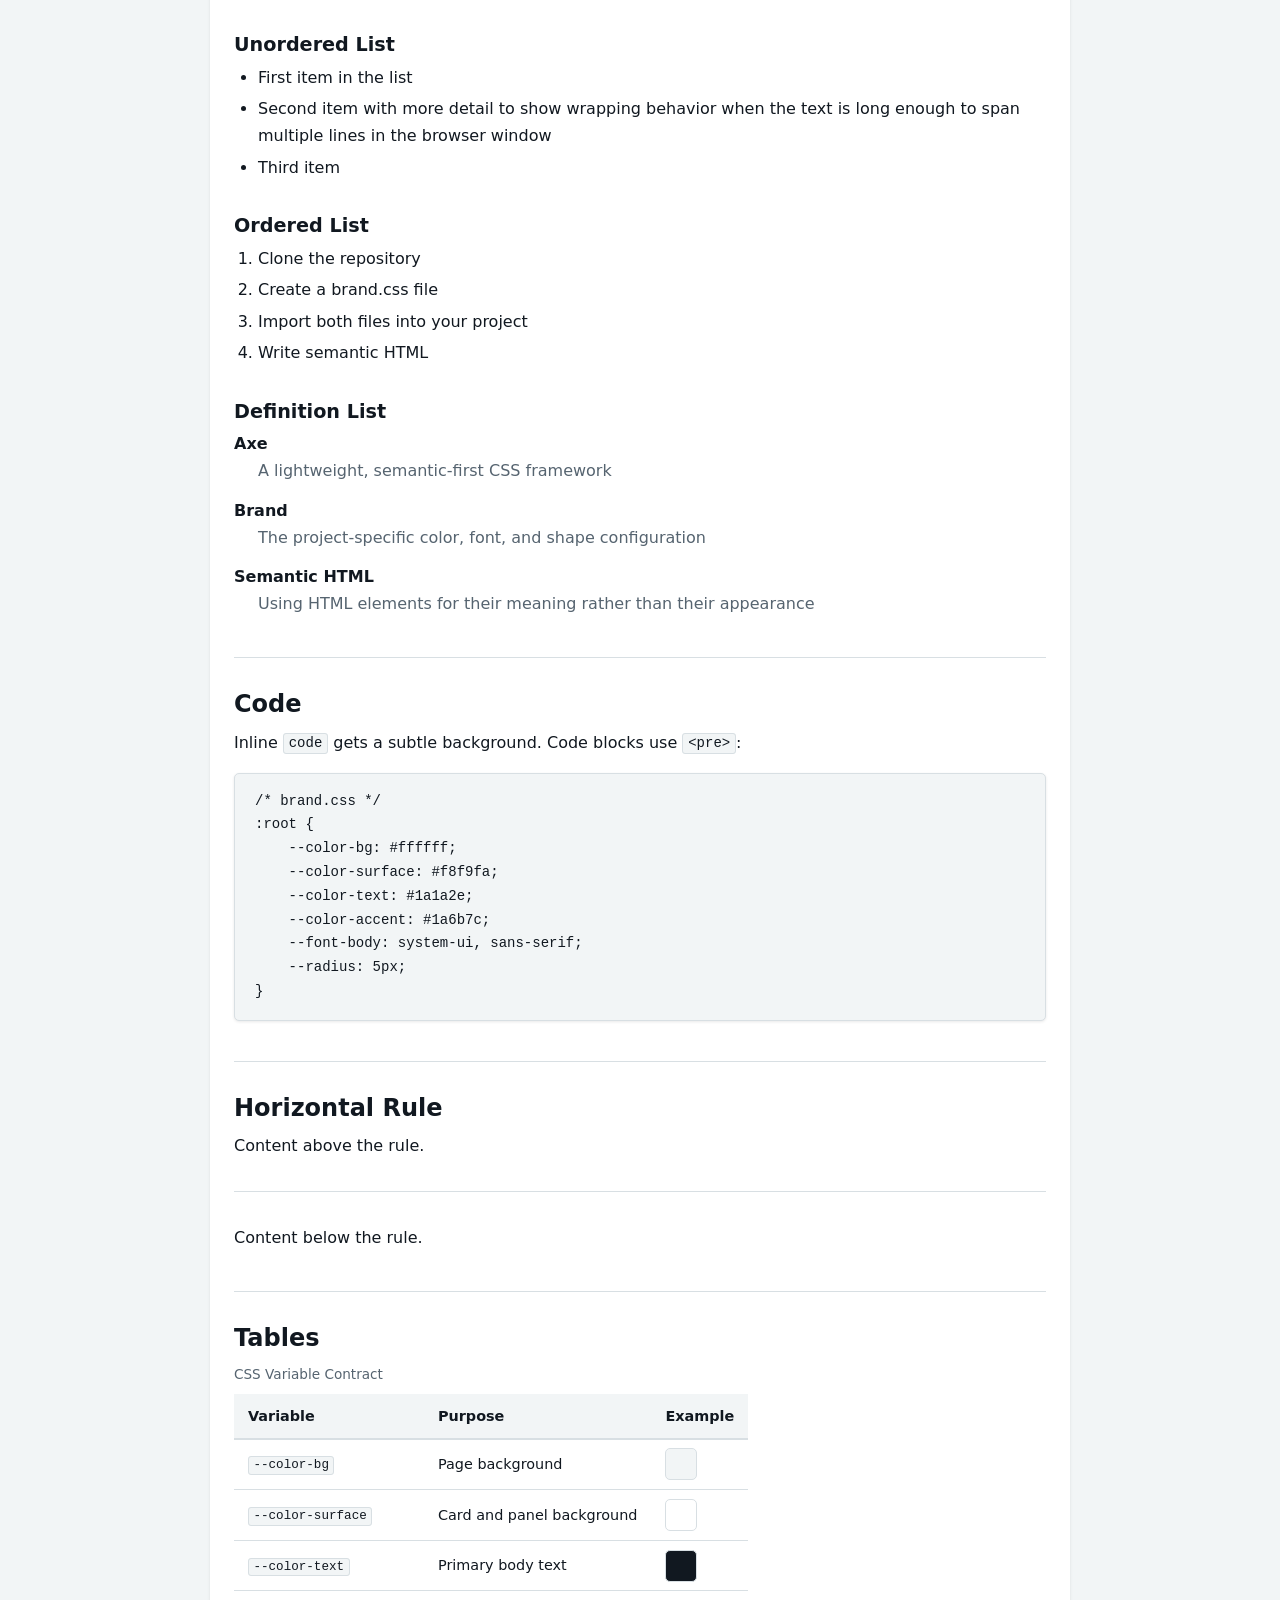
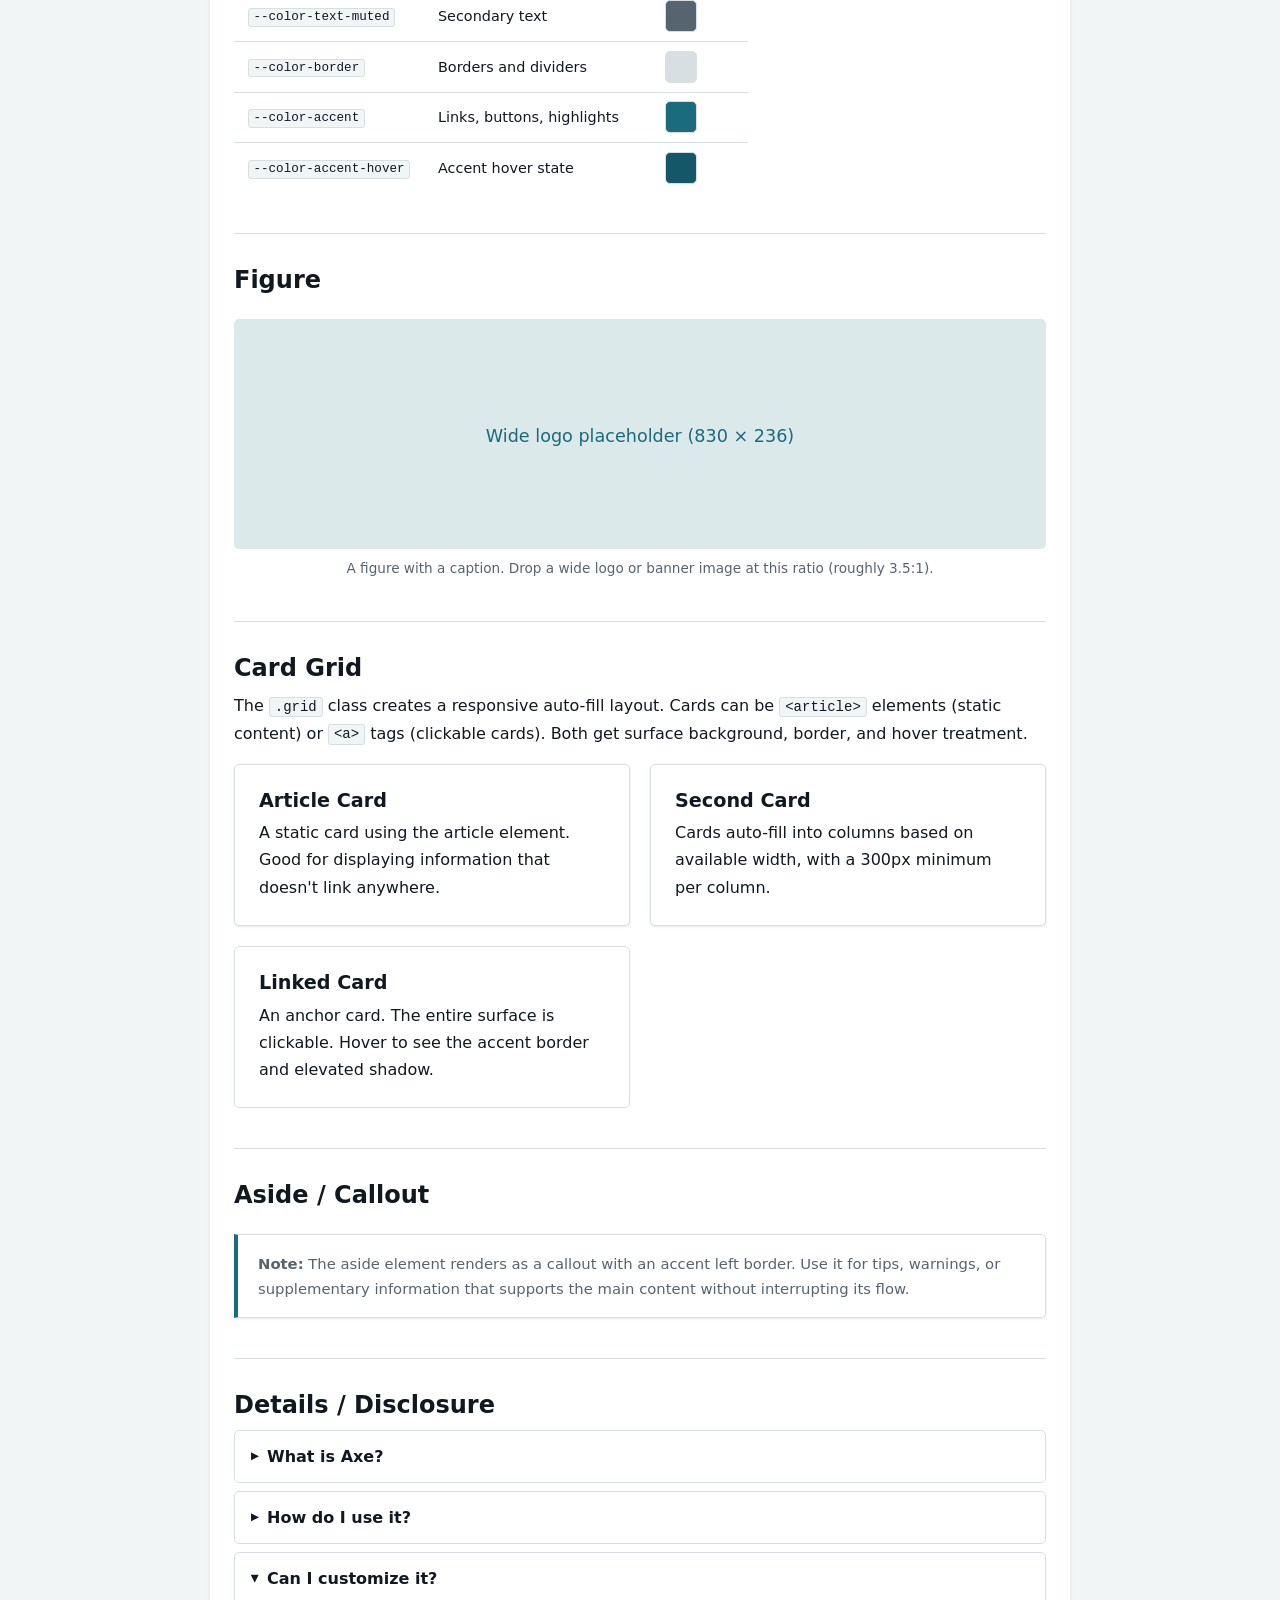
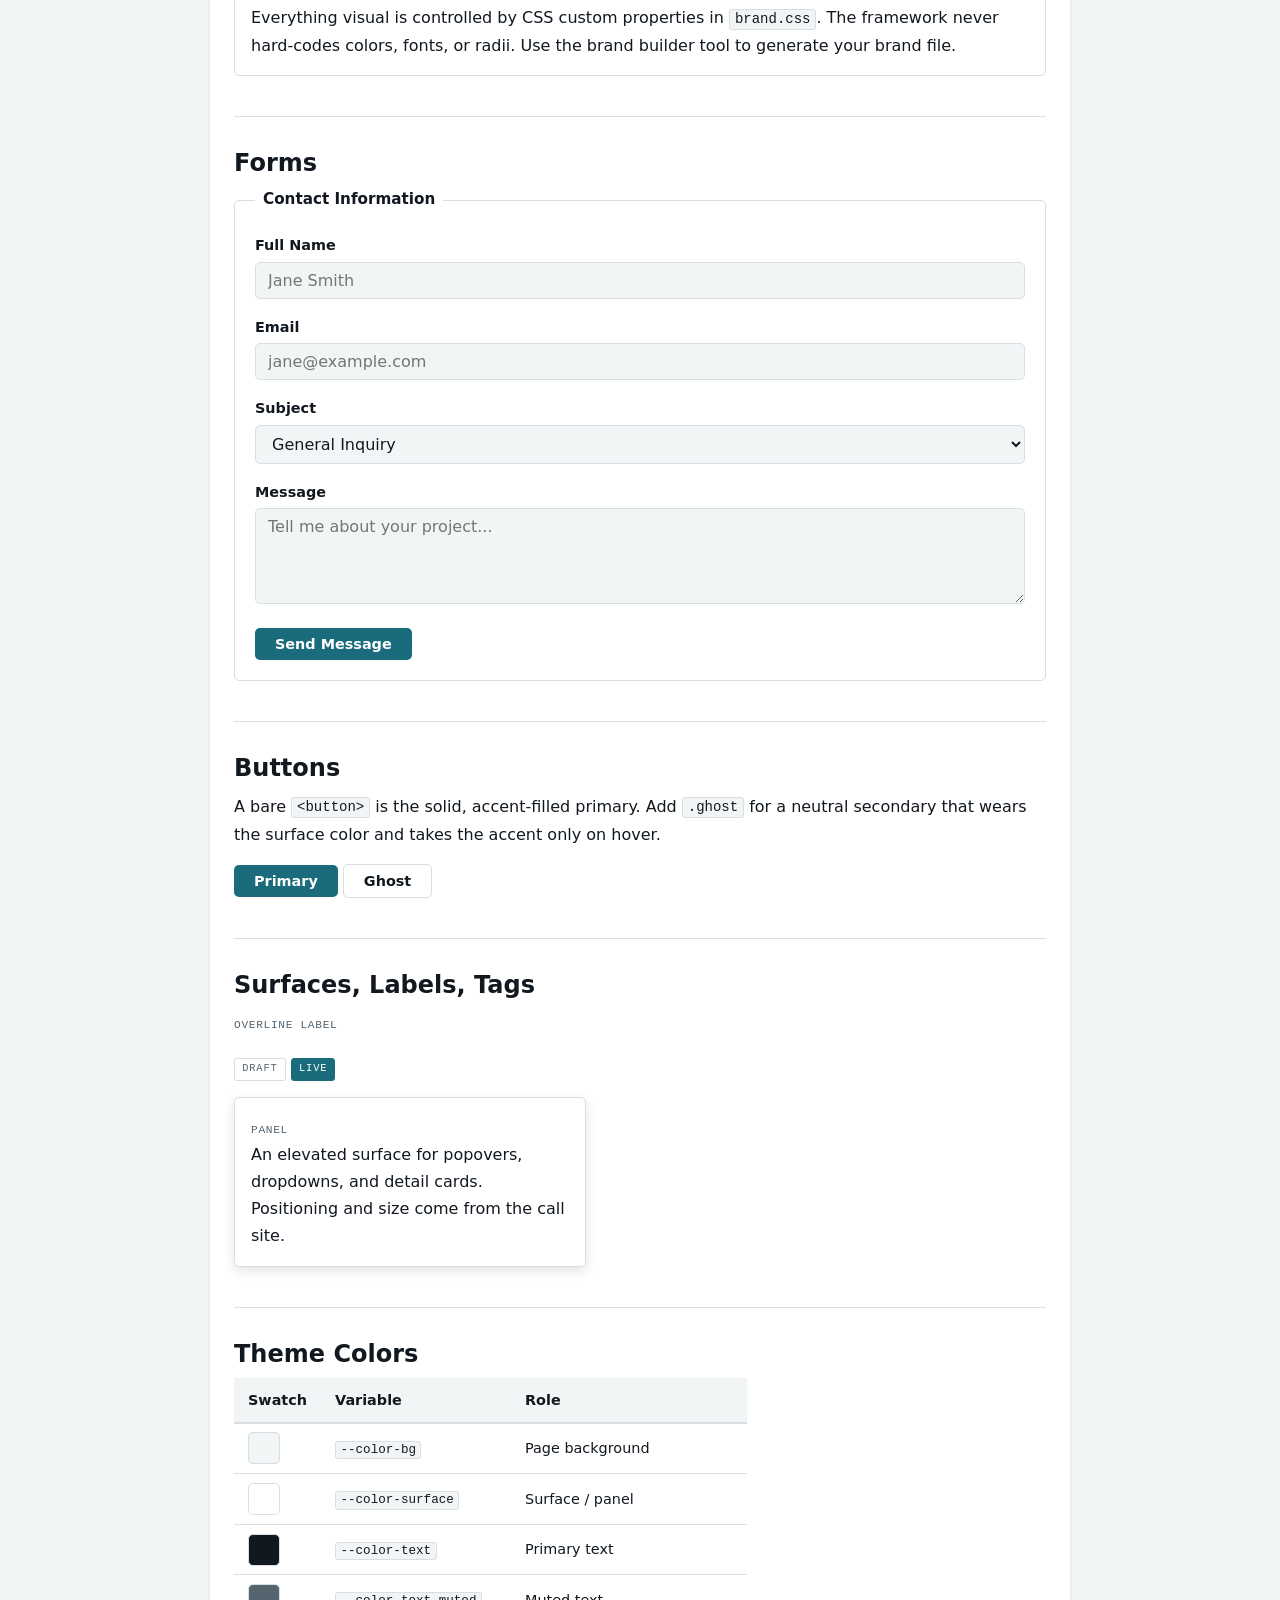
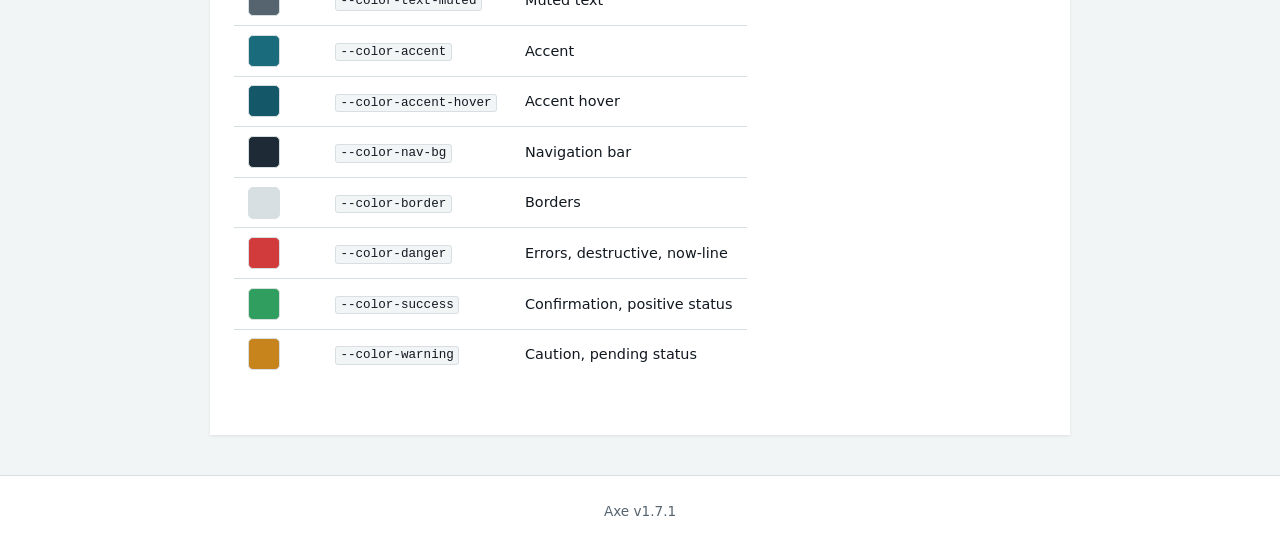
==== commit c46b2b7b: "Make CSV header/filter freeze work in Firefox (v1.7.1) The 1.7.0 freezing didn't actually work in Fi" ====
--- a/kitchen-sink.html
+++ b/kitchen-sink.html
@@ -461,7 +461,7 @@
 </main>
 
 <footer>
-    <p>Axe v1.7.0</p>
+    <p>Axe v1.7.1</p>
 </footer>
 
 </body>
--- a/axe.css
+++ b/axe.css
@@ -1,5 +1,5 @@
 /* ============================================================
-   AXE v1.7.0
+   AXE v1.7.1
    Semantic-first. Classless defaults.
    Write plain HTML. It looks good.
 
@@ -11,7 +11,7 @@
    calendar.css / calendar.js. Audit a deployment with
    `curl <site>/axe/axe.css | head`, or read --axe-version in devtools. */
 :root {
-    --axe-version: "1.7.0";
+    --axe-version: "1.7.1";
 
     /* Stacking scale. Structural, not brand: a shared ladder so a sticky
        bar, a popover, and a modal layer predictably across components (e.g.
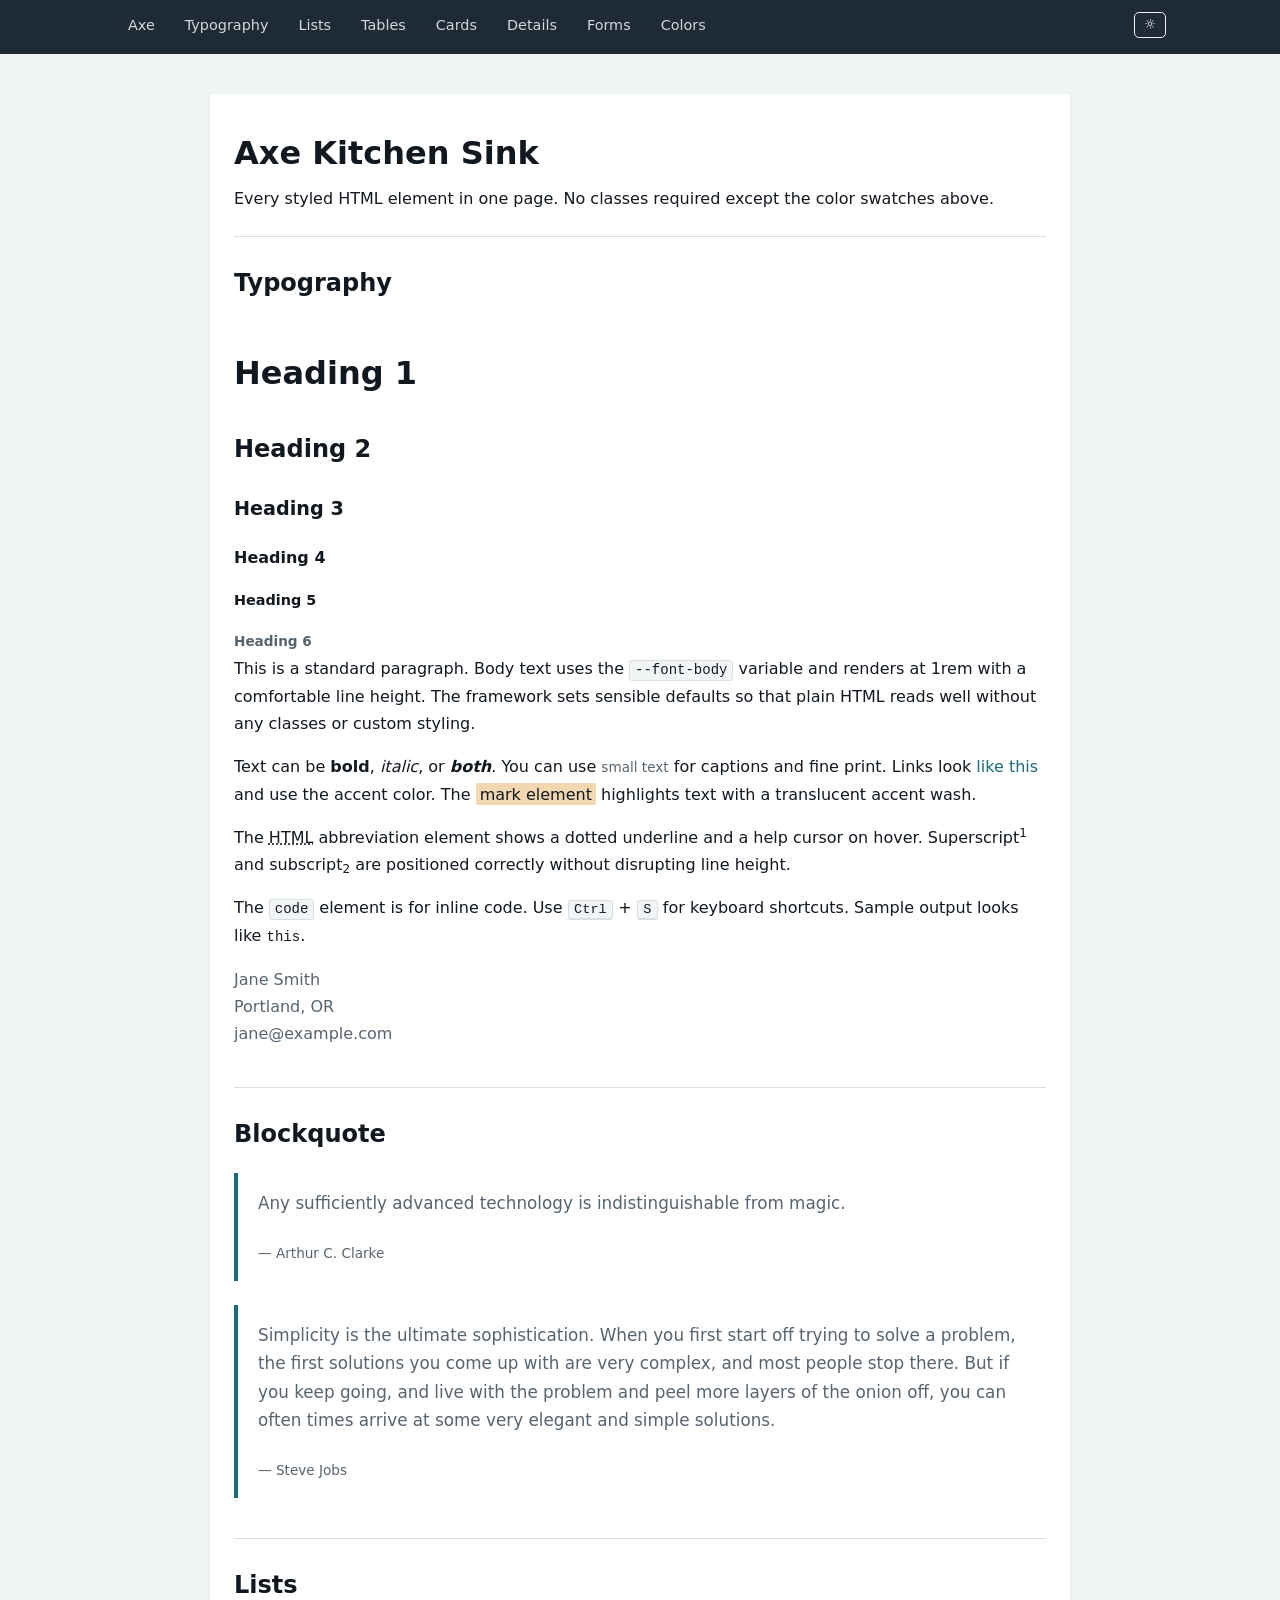
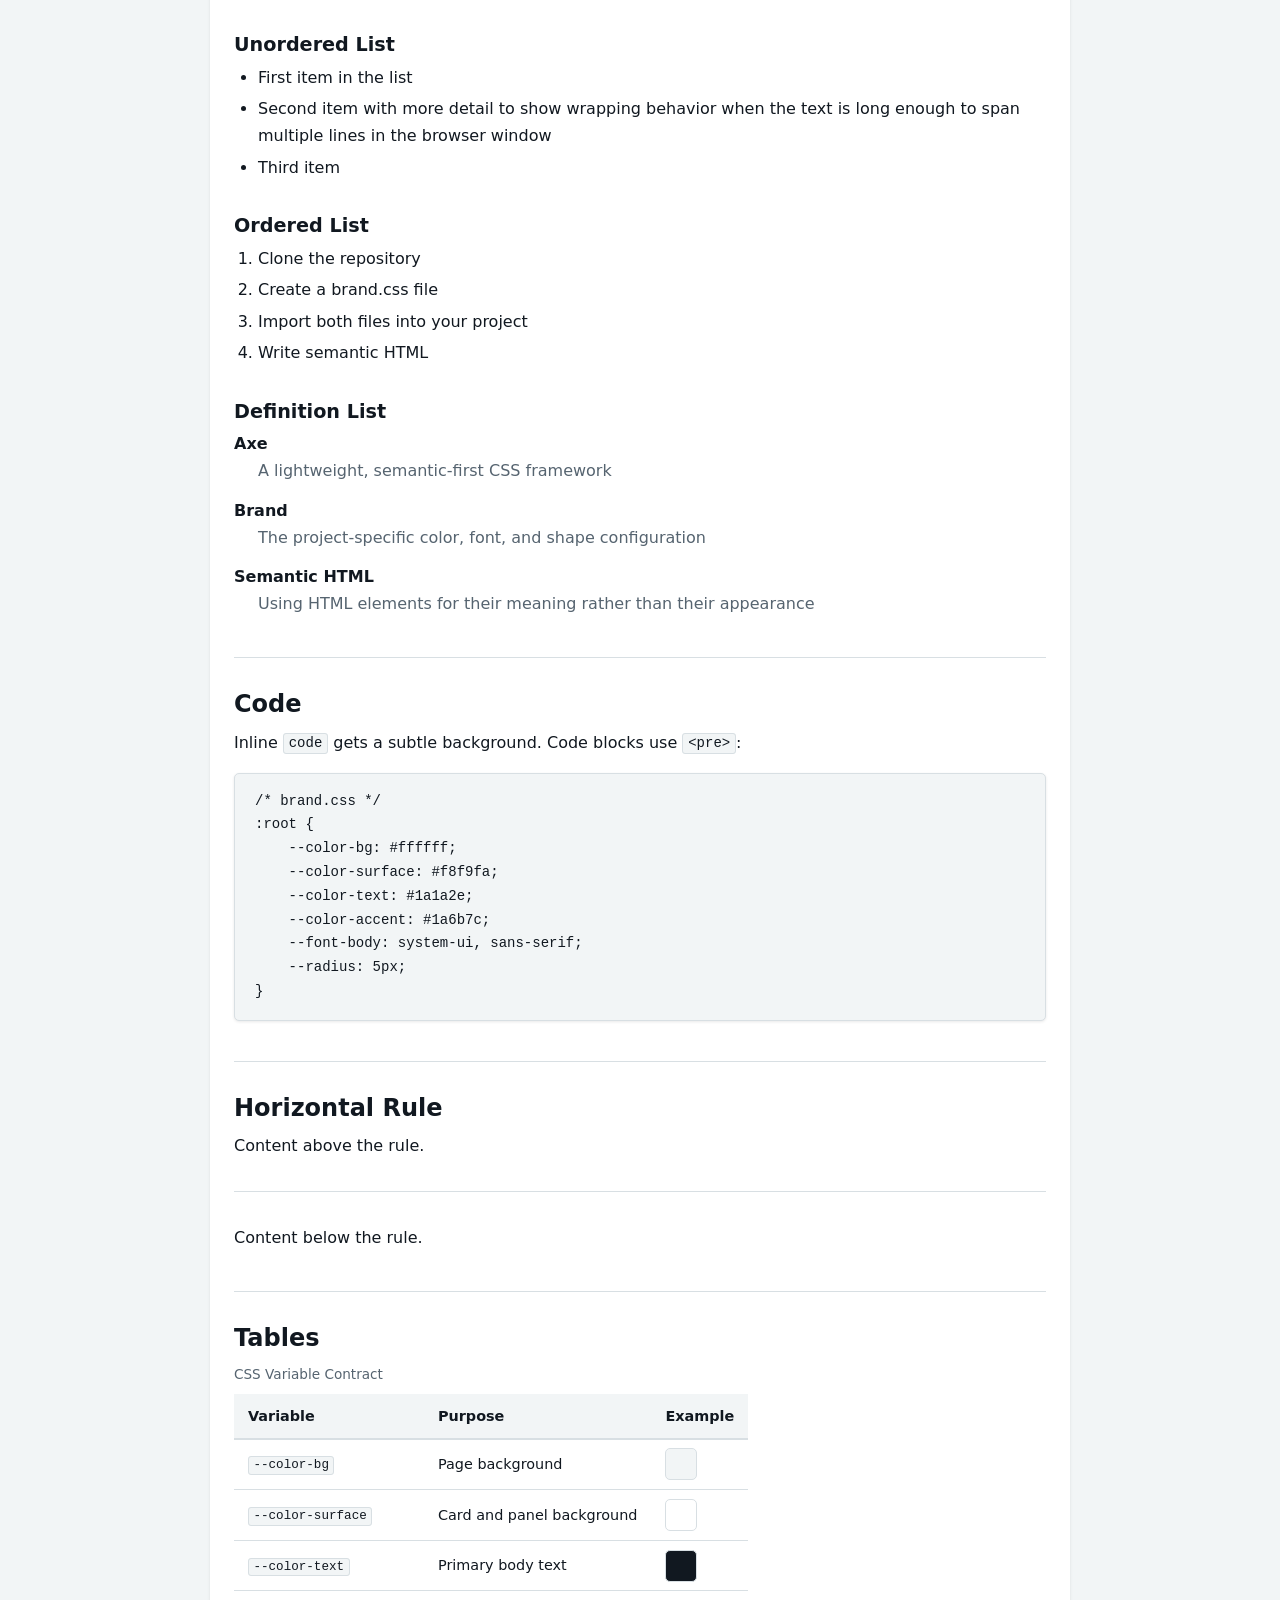
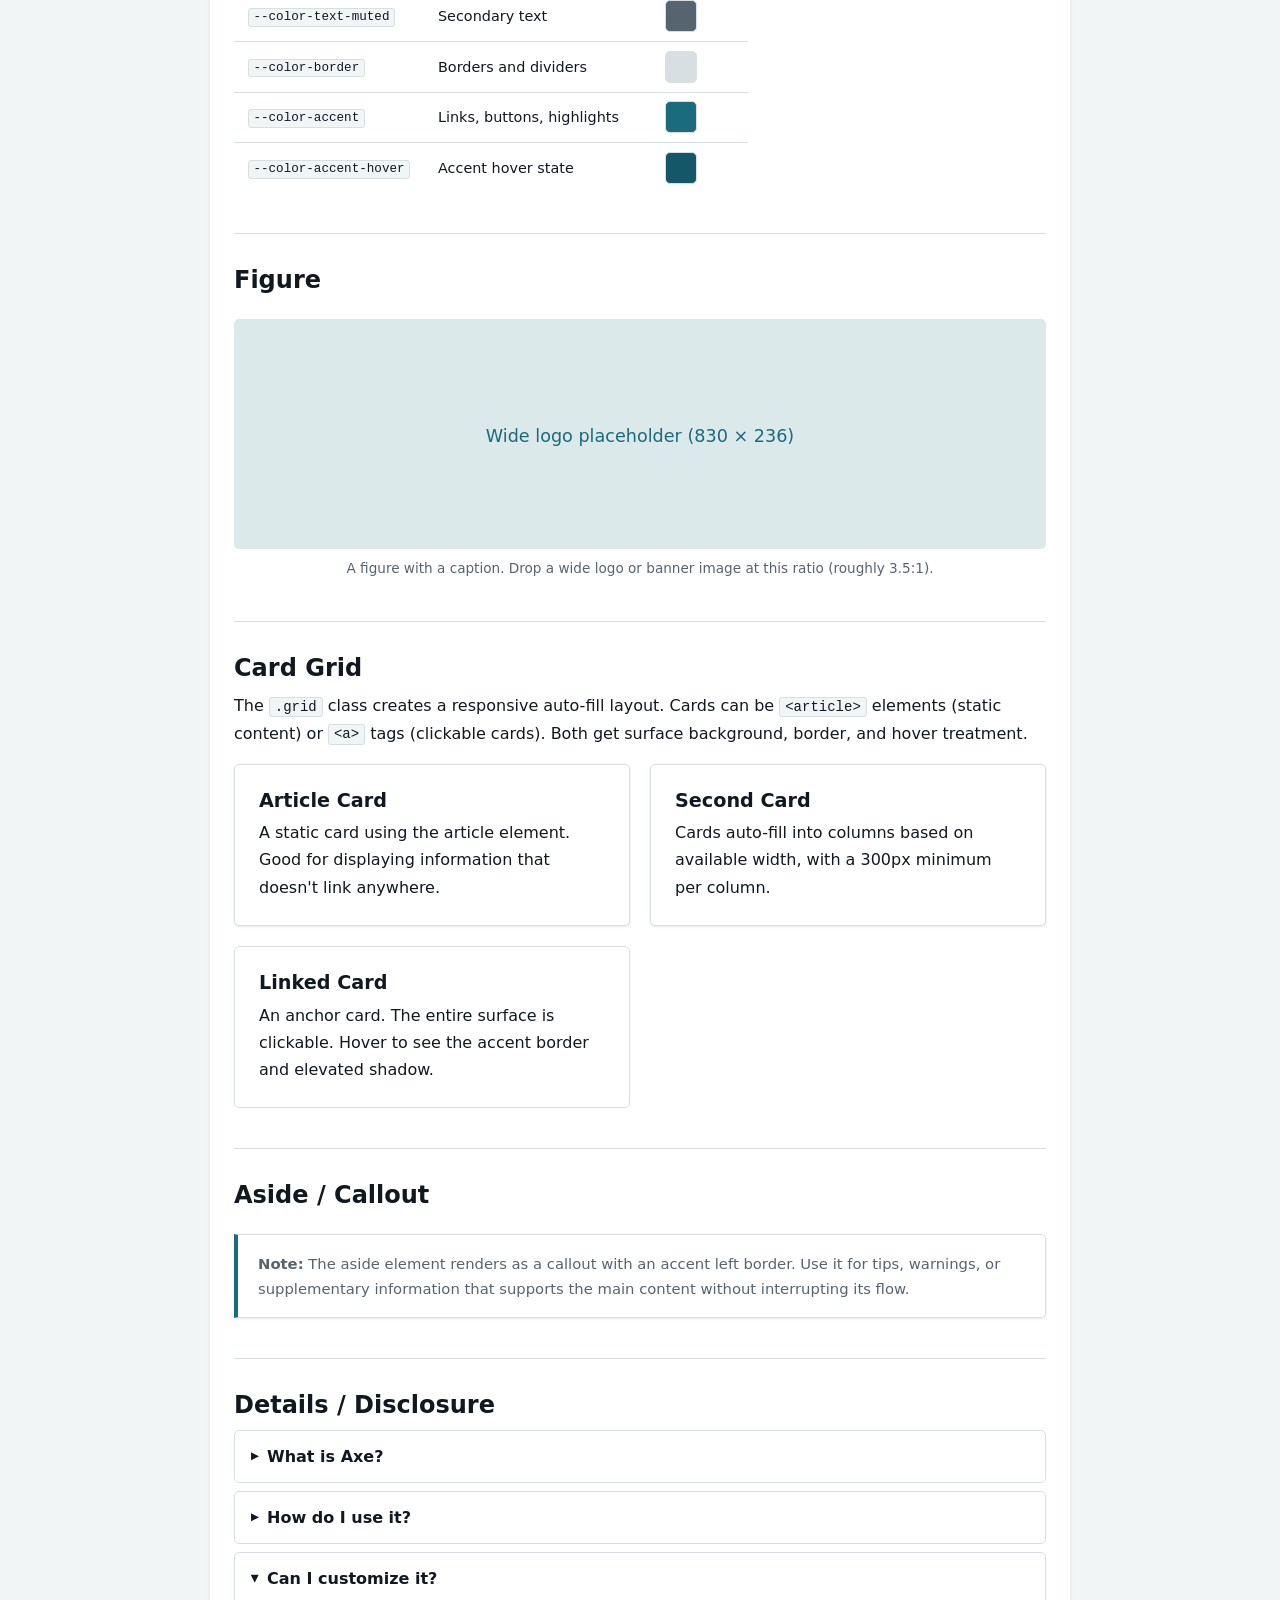
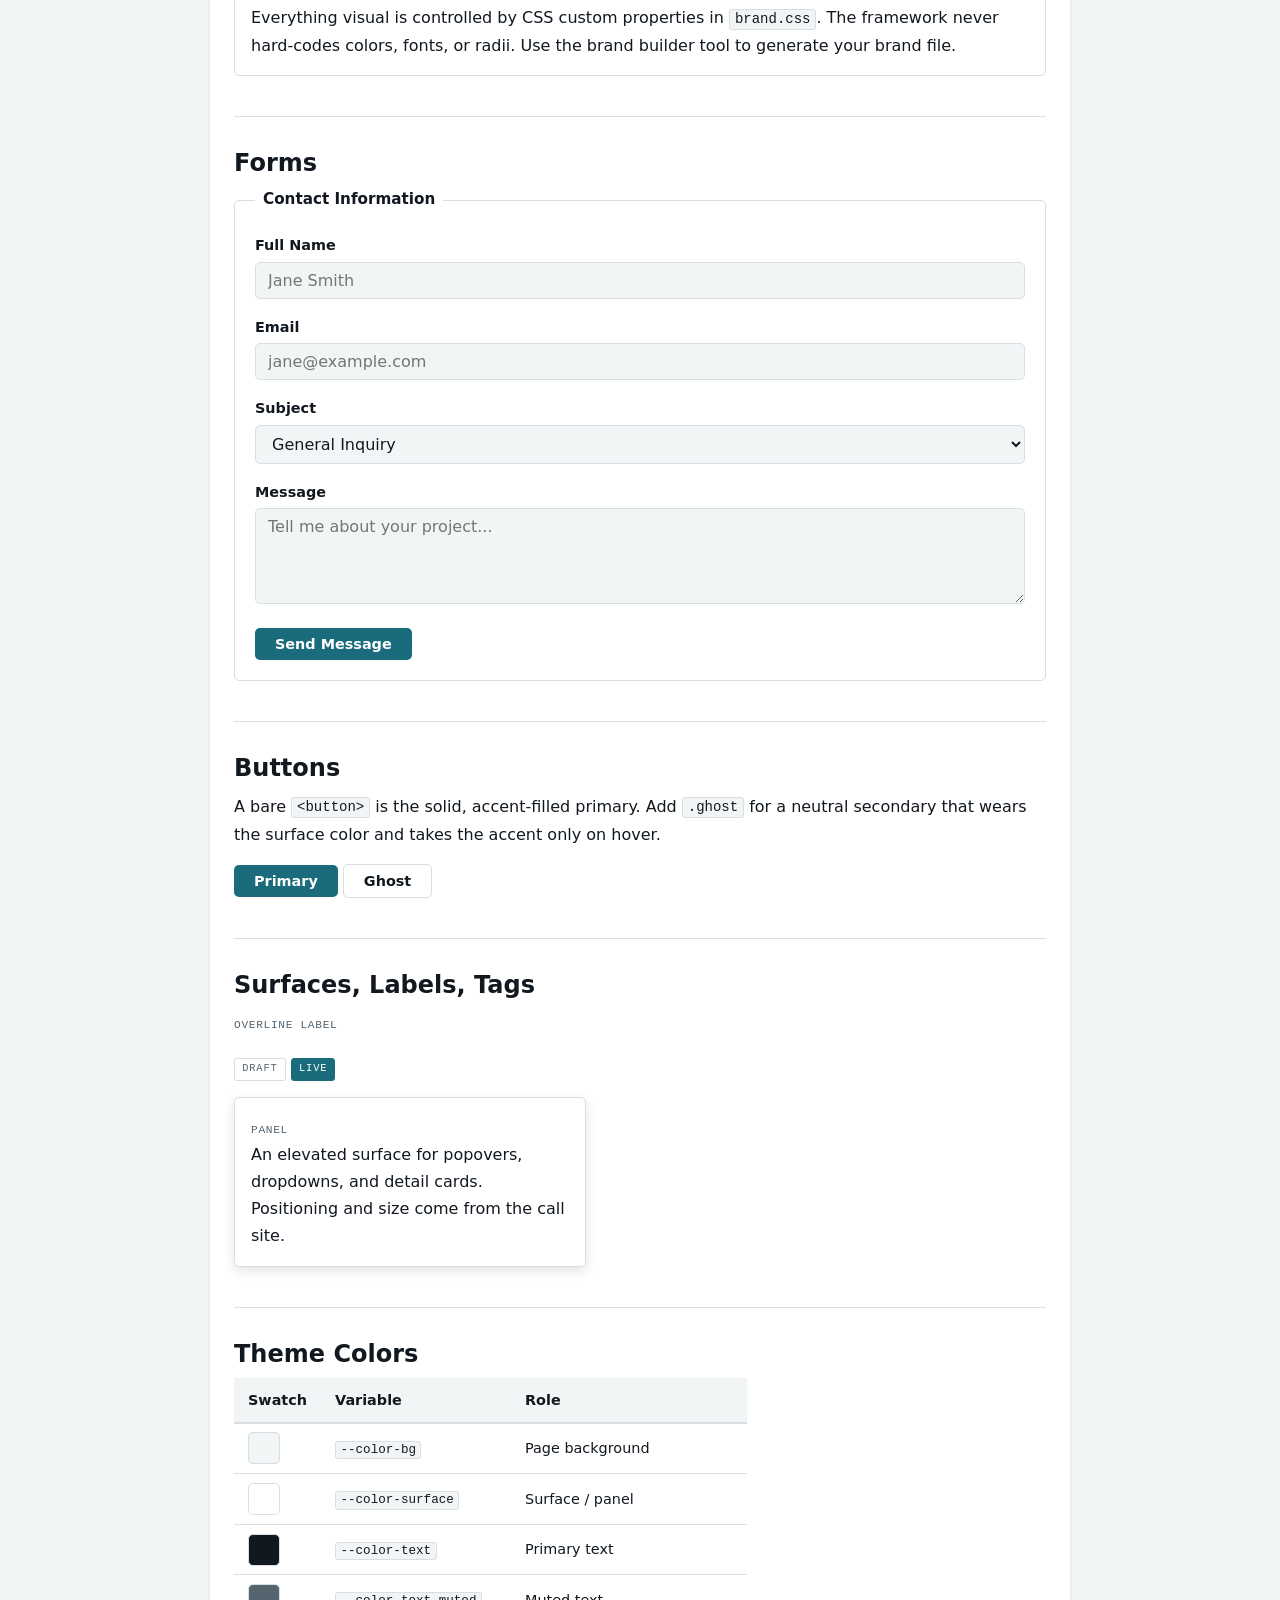
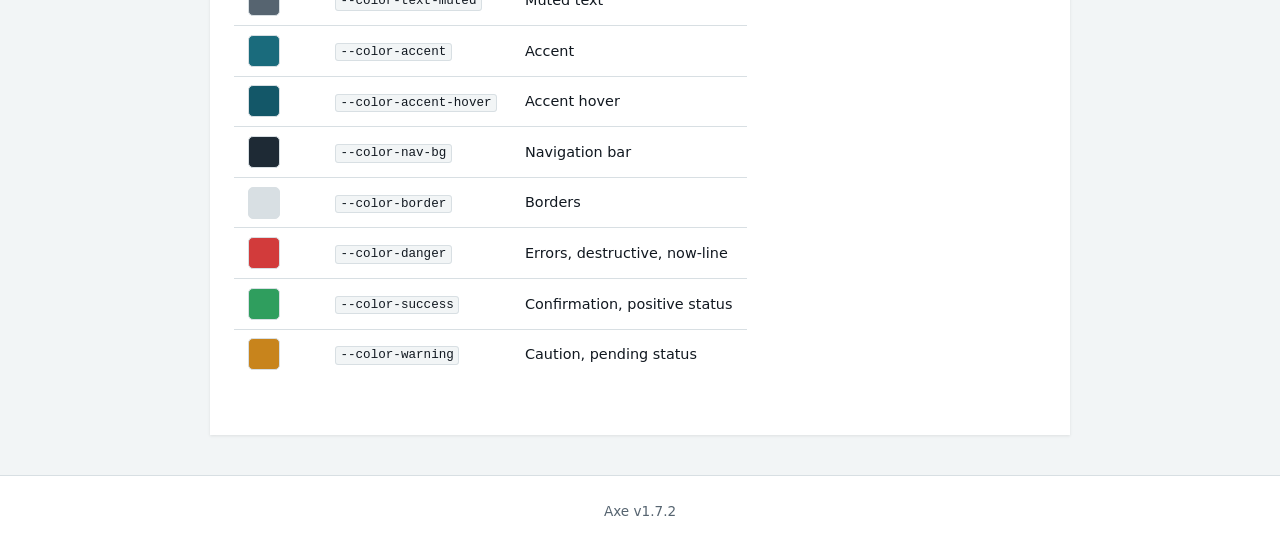
==== commit 098f867f: "Widen CSV viewer scrollbars to ~1.75x (v1.7.2) Firefox's scrollbar-width takes no pixel value, so mo" ====
--- a/kitchen-sink.html
+++ b/kitchen-sink.html
@@ -461,7 +461,7 @@
 </main>
 
 <footer>
-    <p>Axe v1.7.1</p>
+    <p>Axe v1.7.2</p>
 </footer>
 
 </body>
--- a/axe.css
+++ b/axe.css
@@ -1,5 +1,5 @@
 /* ============================================================
-   AXE v1.7.1
+   AXE v1.7.2
    Semantic-first. Classless defaults.
    Write plain HTML. It looks good.
 
@@ -11,7 +11,7 @@
    calendar.css / calendar.js. Audit a deployment with
    `curl <site>/axe/axe.css | head`, or read --axe-version in devtools. */
 :root {
-    --axe-version: "1.7.1";
+    --axe-version: "1.7.2";
 
     /* Stacking scale. Structural, not brand: a shared ladder so a sticky
        bar, a popover, and a modal layer predictably across components (e.g.
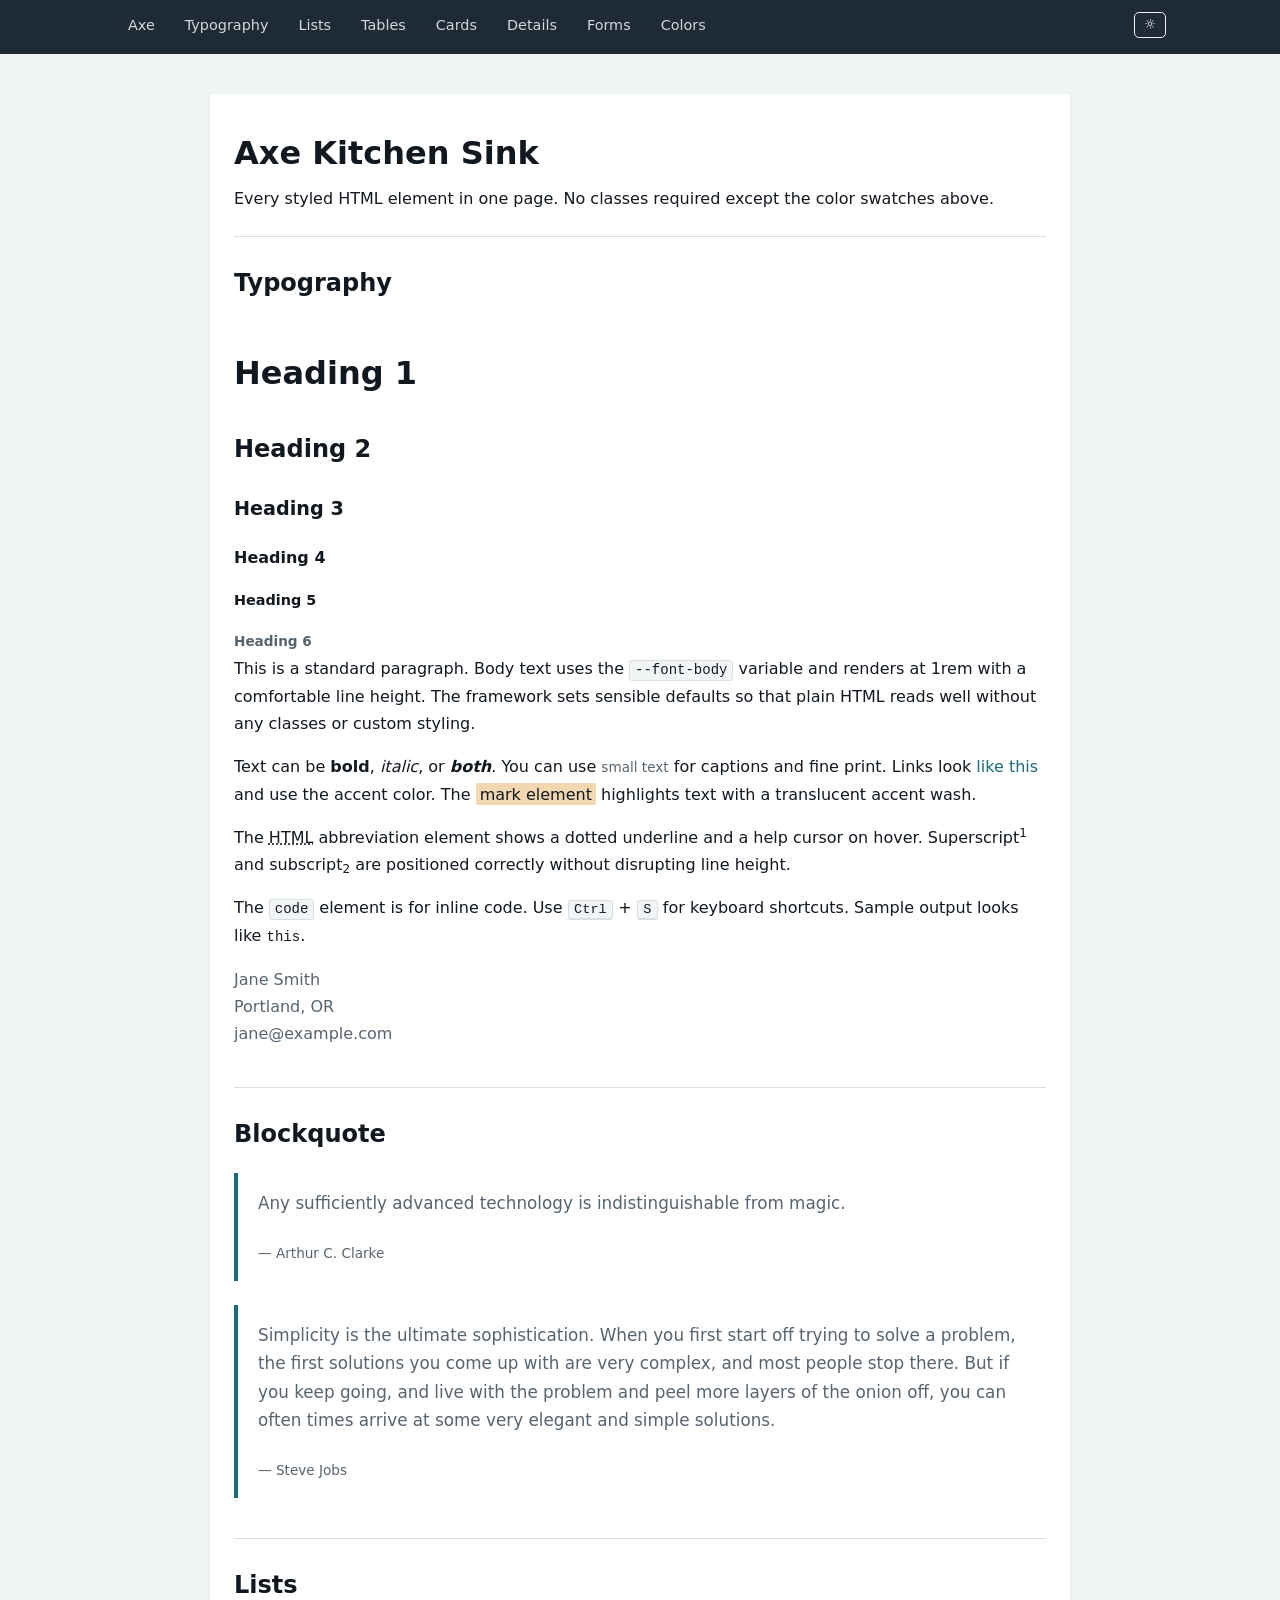
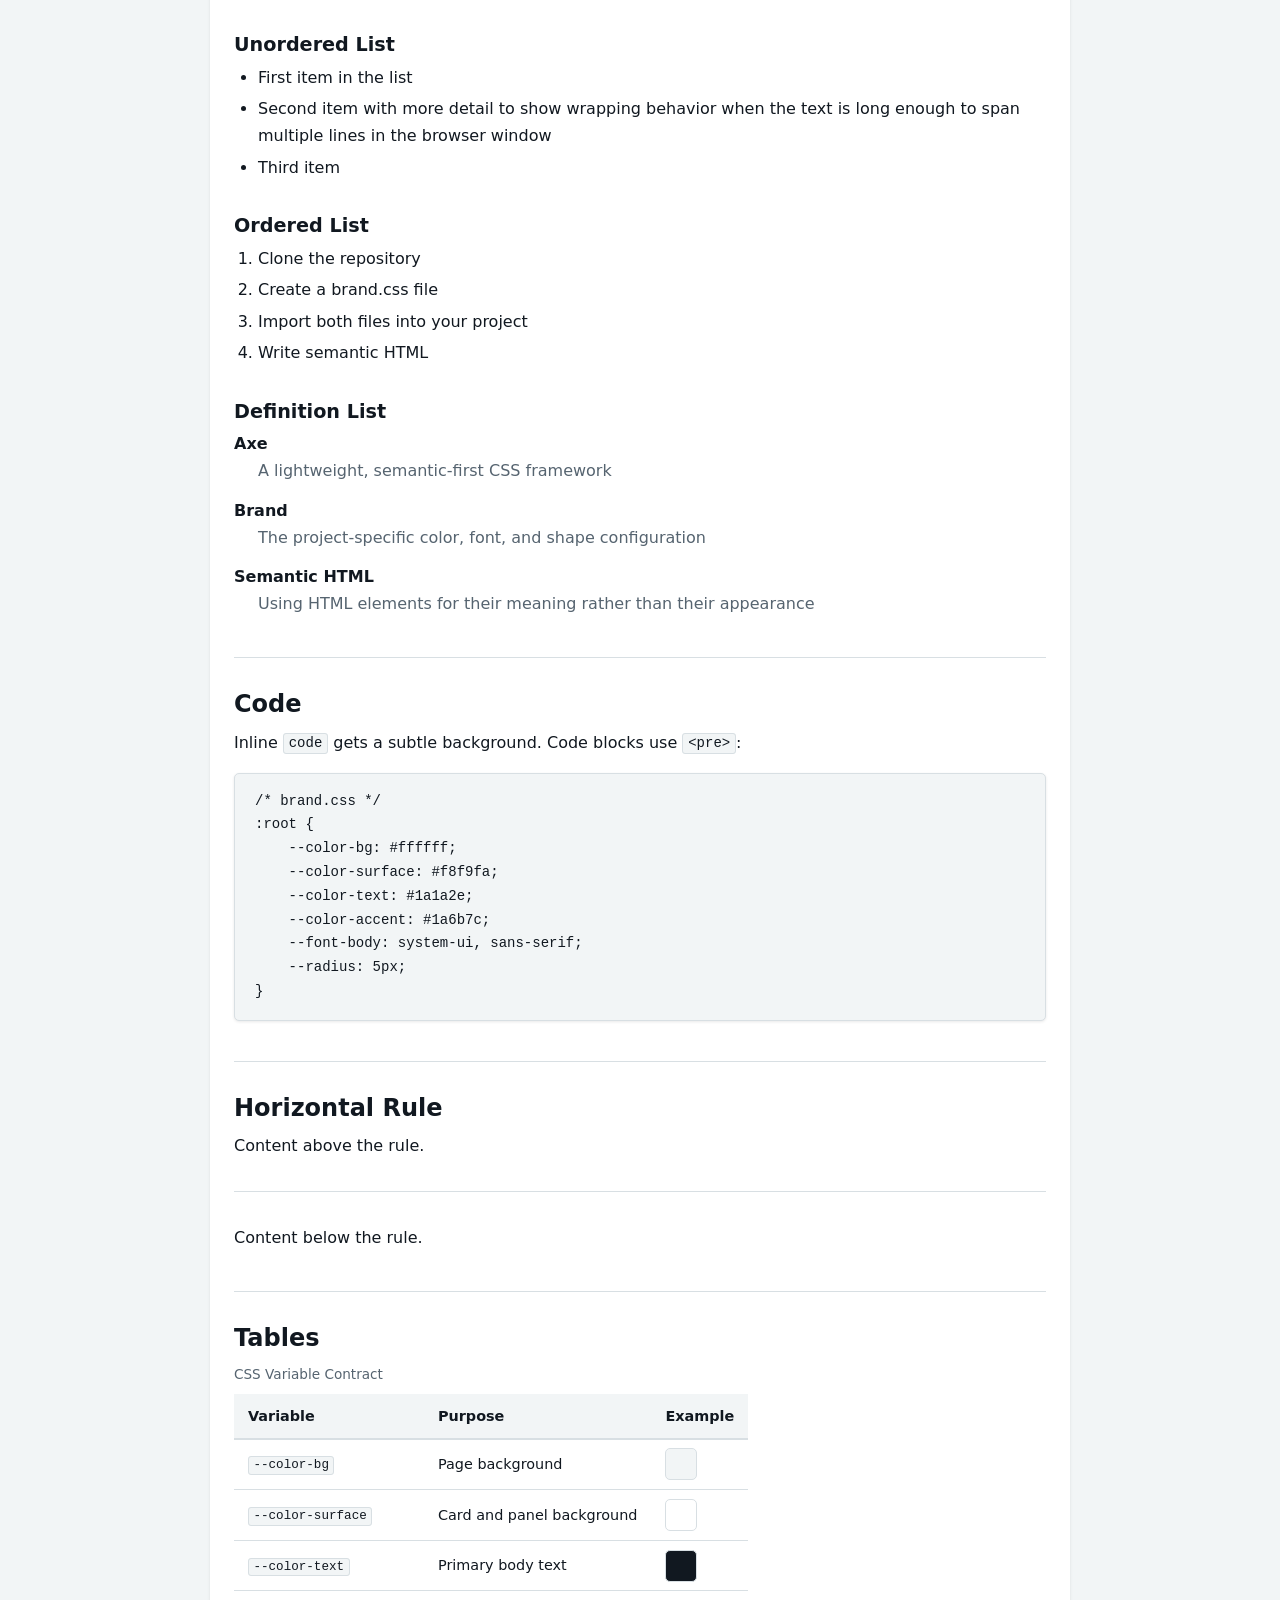
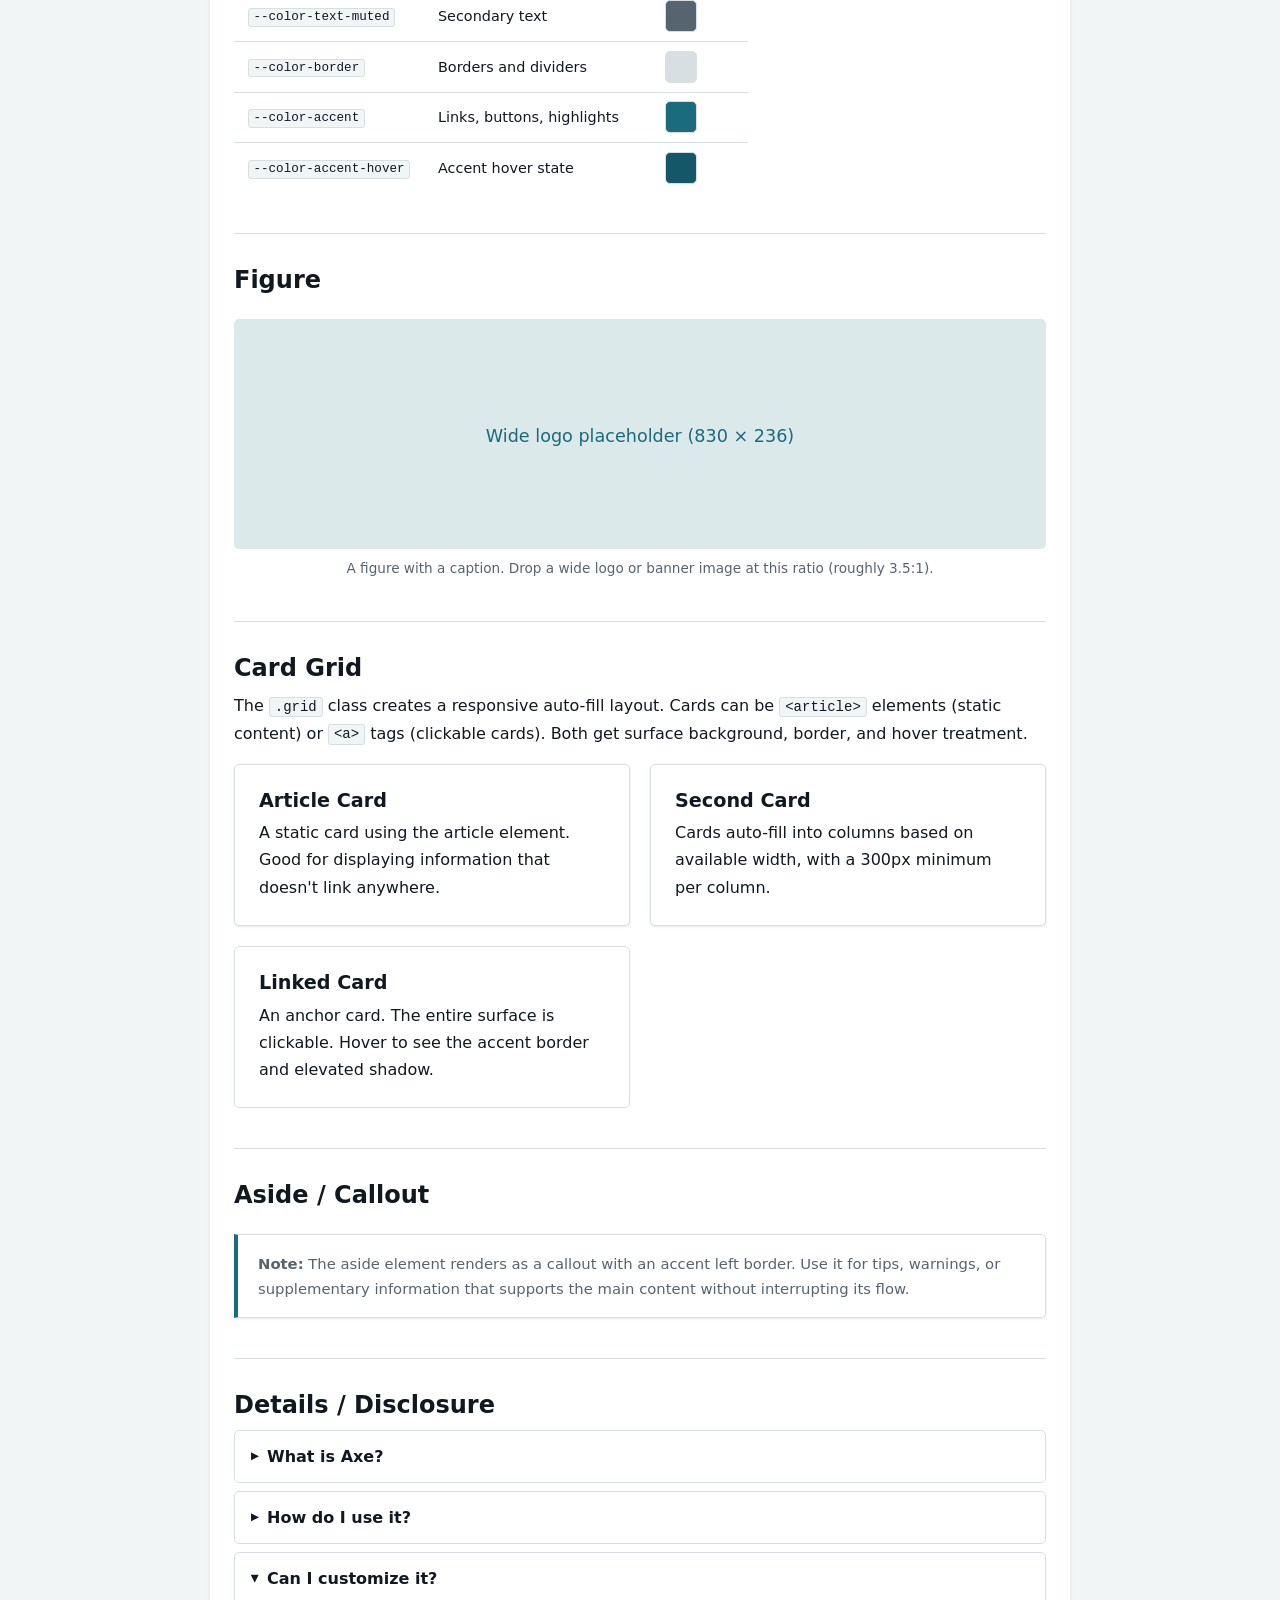
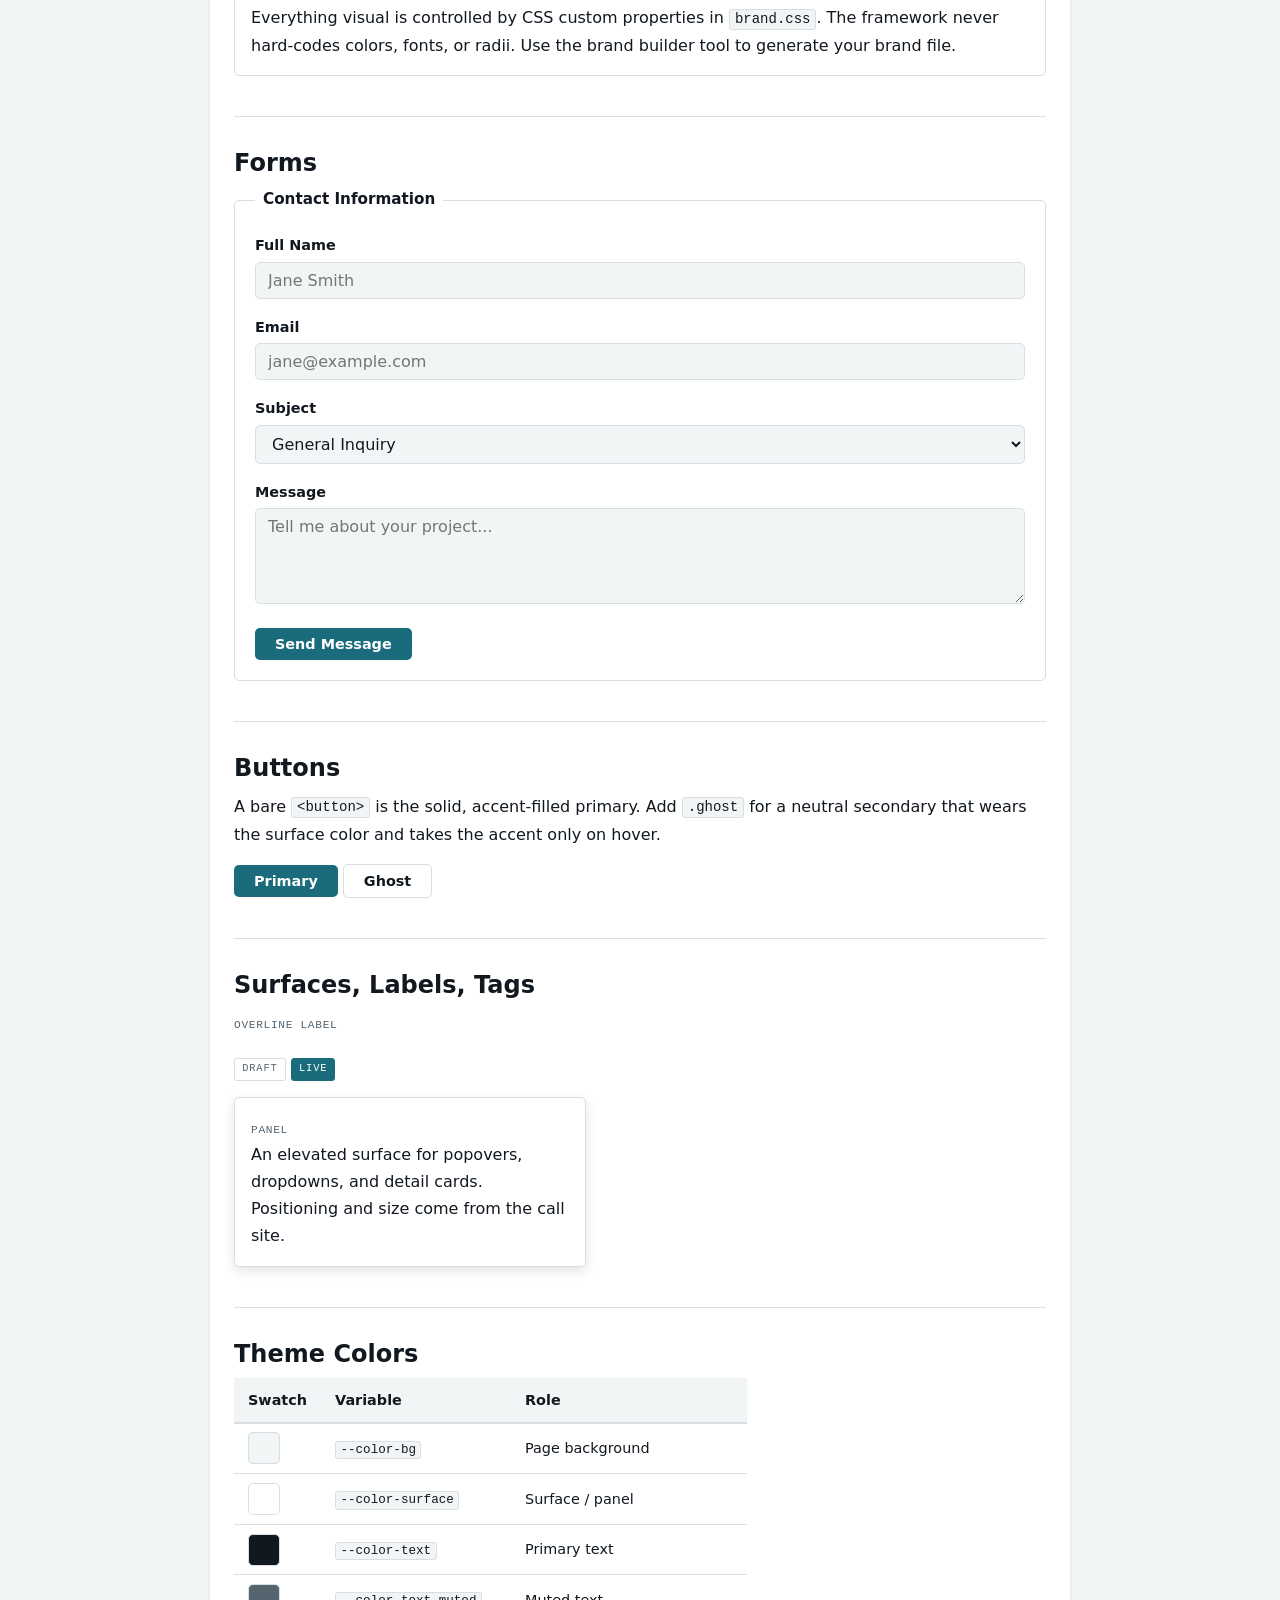
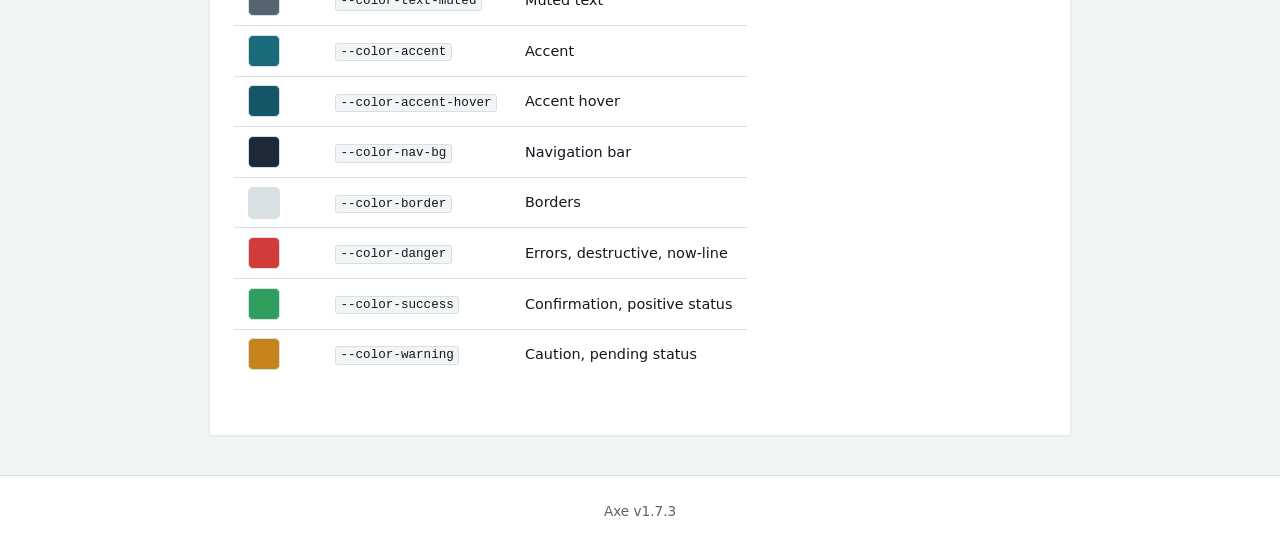
==== commit 4ecd0cb5: "Fix two-click theme toggle in viewer; de-dup theme.js (v1.7.3) The viewer hand-copied theme.js's det" ====
--- a/kitchen-sink.html
+++ b/kitchen-sink.html
@@ -461,7 +461,7 @@
 </main>
 
 <footer>
-    <p>Axe v1.7.2</p>
+    <p>Axe v1.7.3</p>
 </footer>
 
 </body>
--- a/axe.css
+++ b/axe.css
@@ -1,5 +1,5 @@
 /* ============================================================
-   AXE v1.7.2
+   AXE v1.7.3
    Semantic-first. Classless defaults.
    Write plain HTML. It looks good.
 
@@ -11,7 +11,7 @@
    calendar.css / calendar.js. Audit a deployment with
    `curl <site>/axe/axe.css | head`, or read --axe-version in devtools. */
 :root {
-    --axe-version: "1.7.2";
+    --axe-version: "1.7.3";
 
     /* Stacking scale. Structural, not brand: a shared ladder so a sticky
        bar, a popover, and a modal layer predictably across components (e.g.
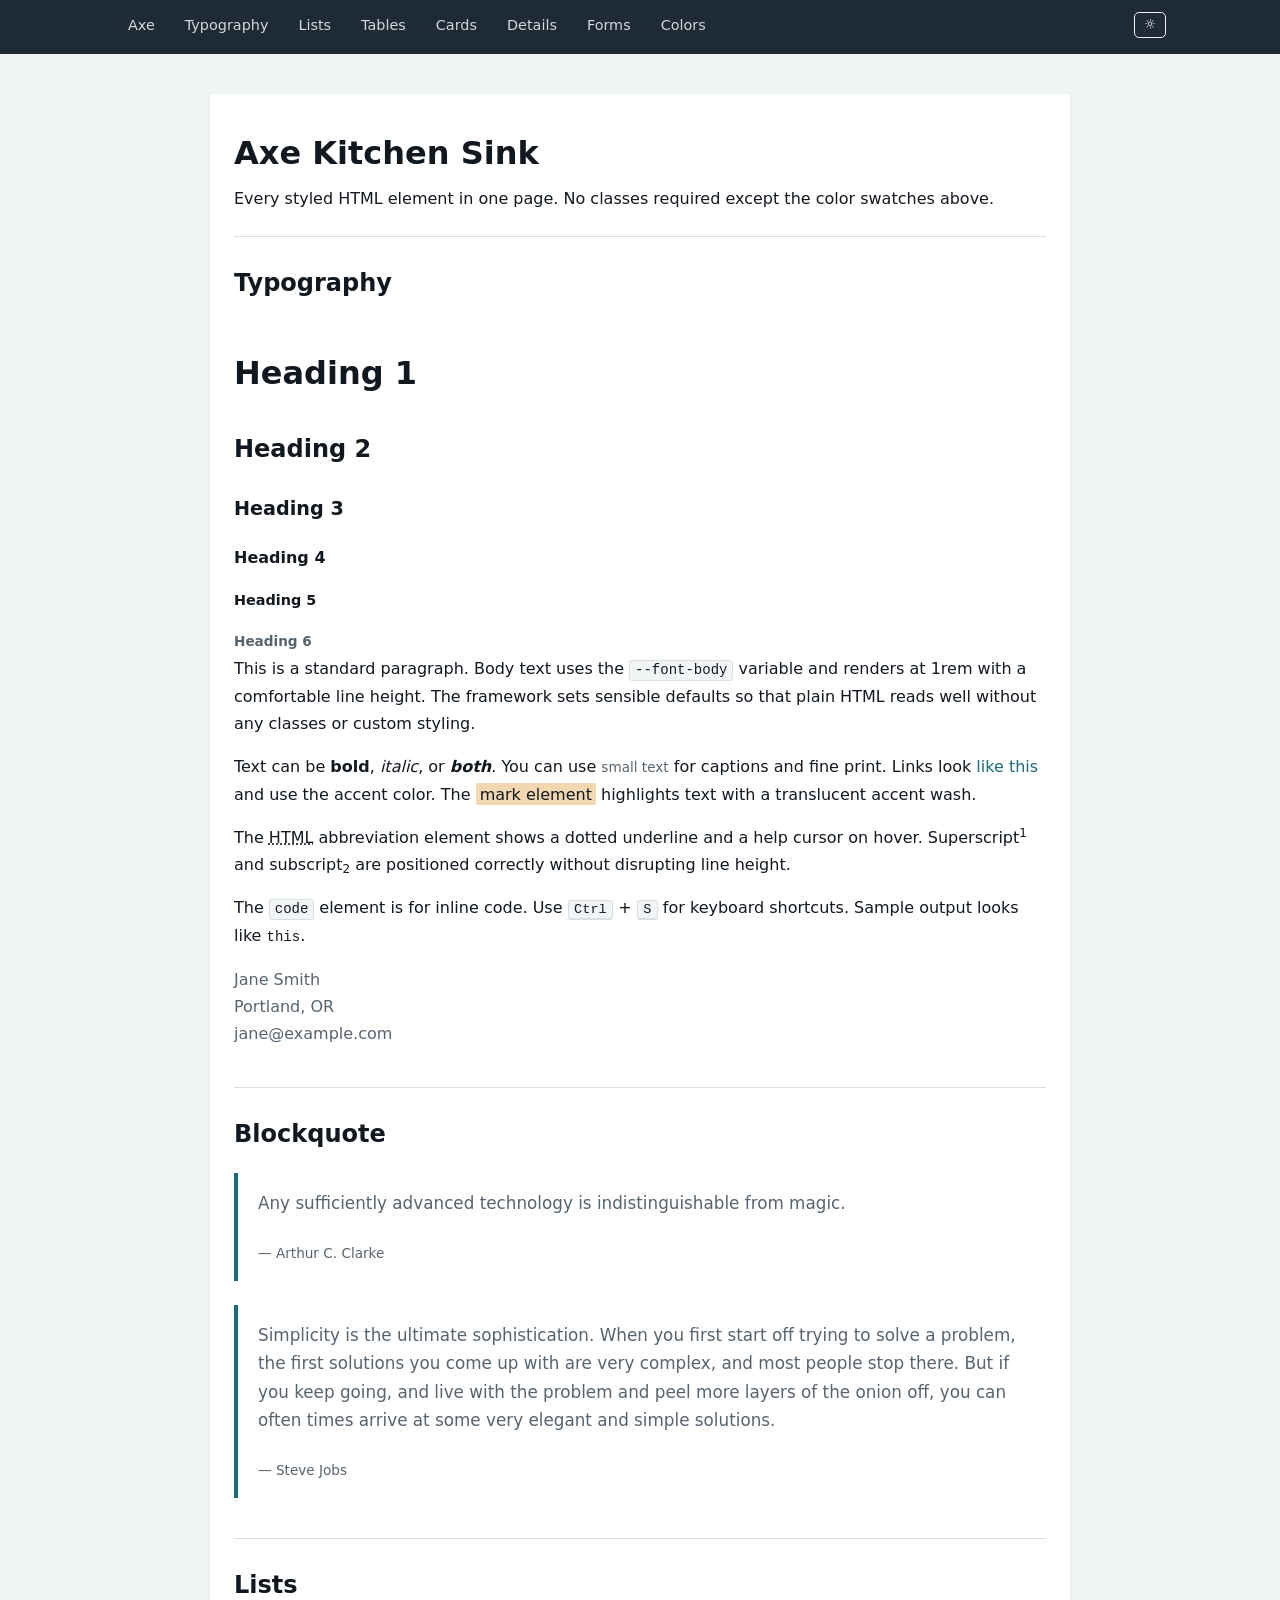
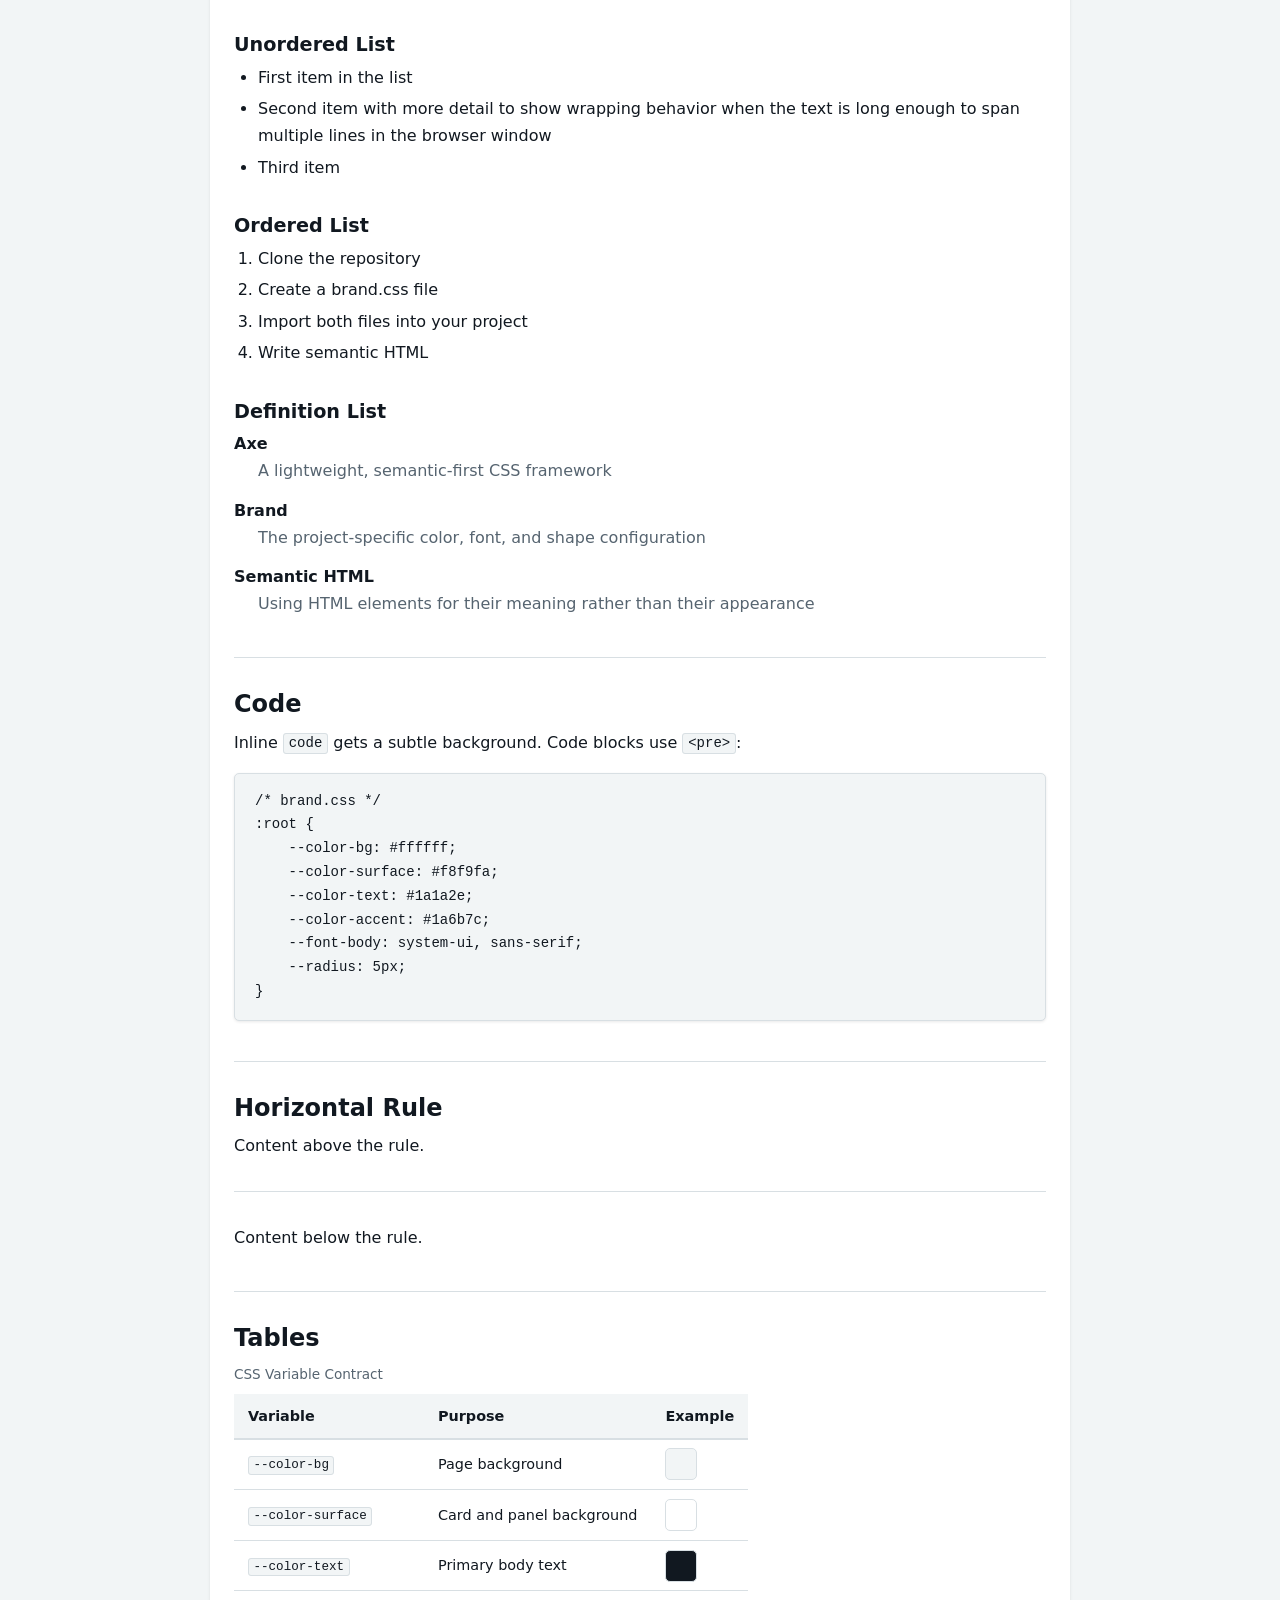
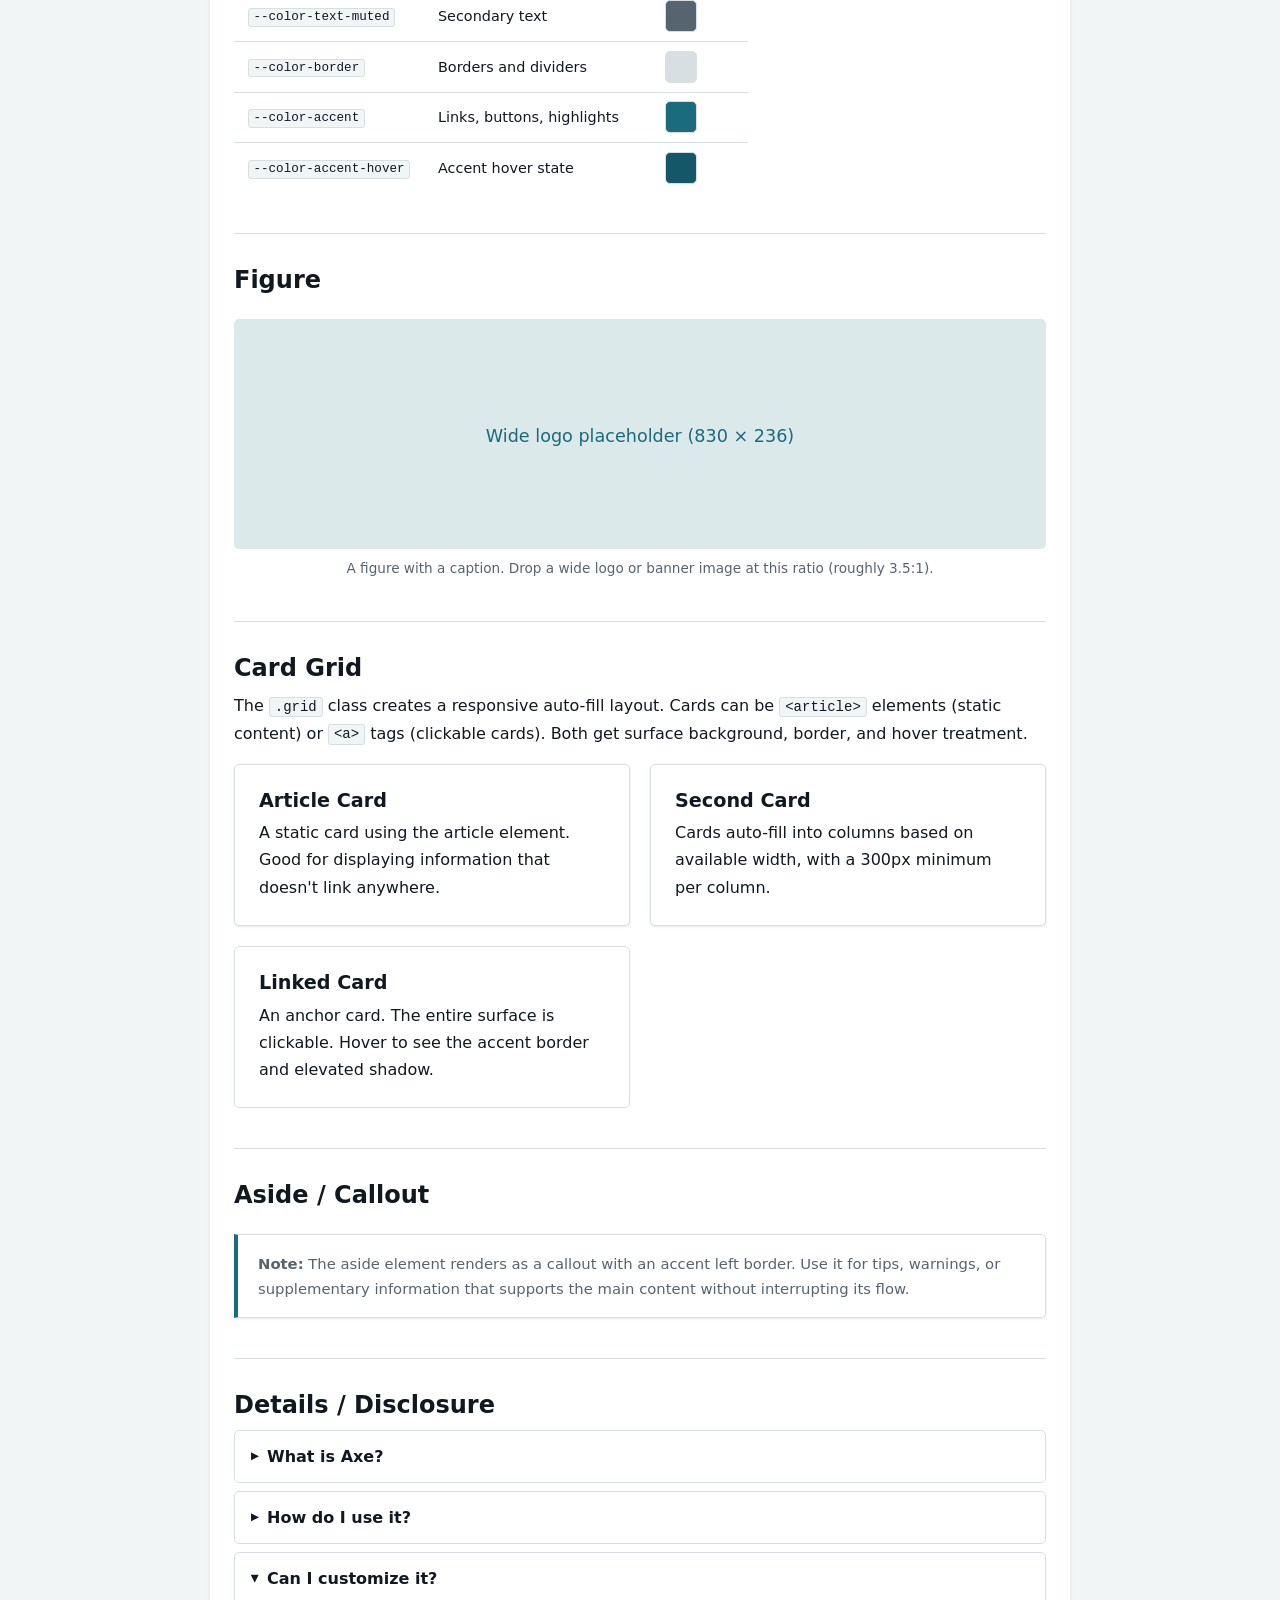
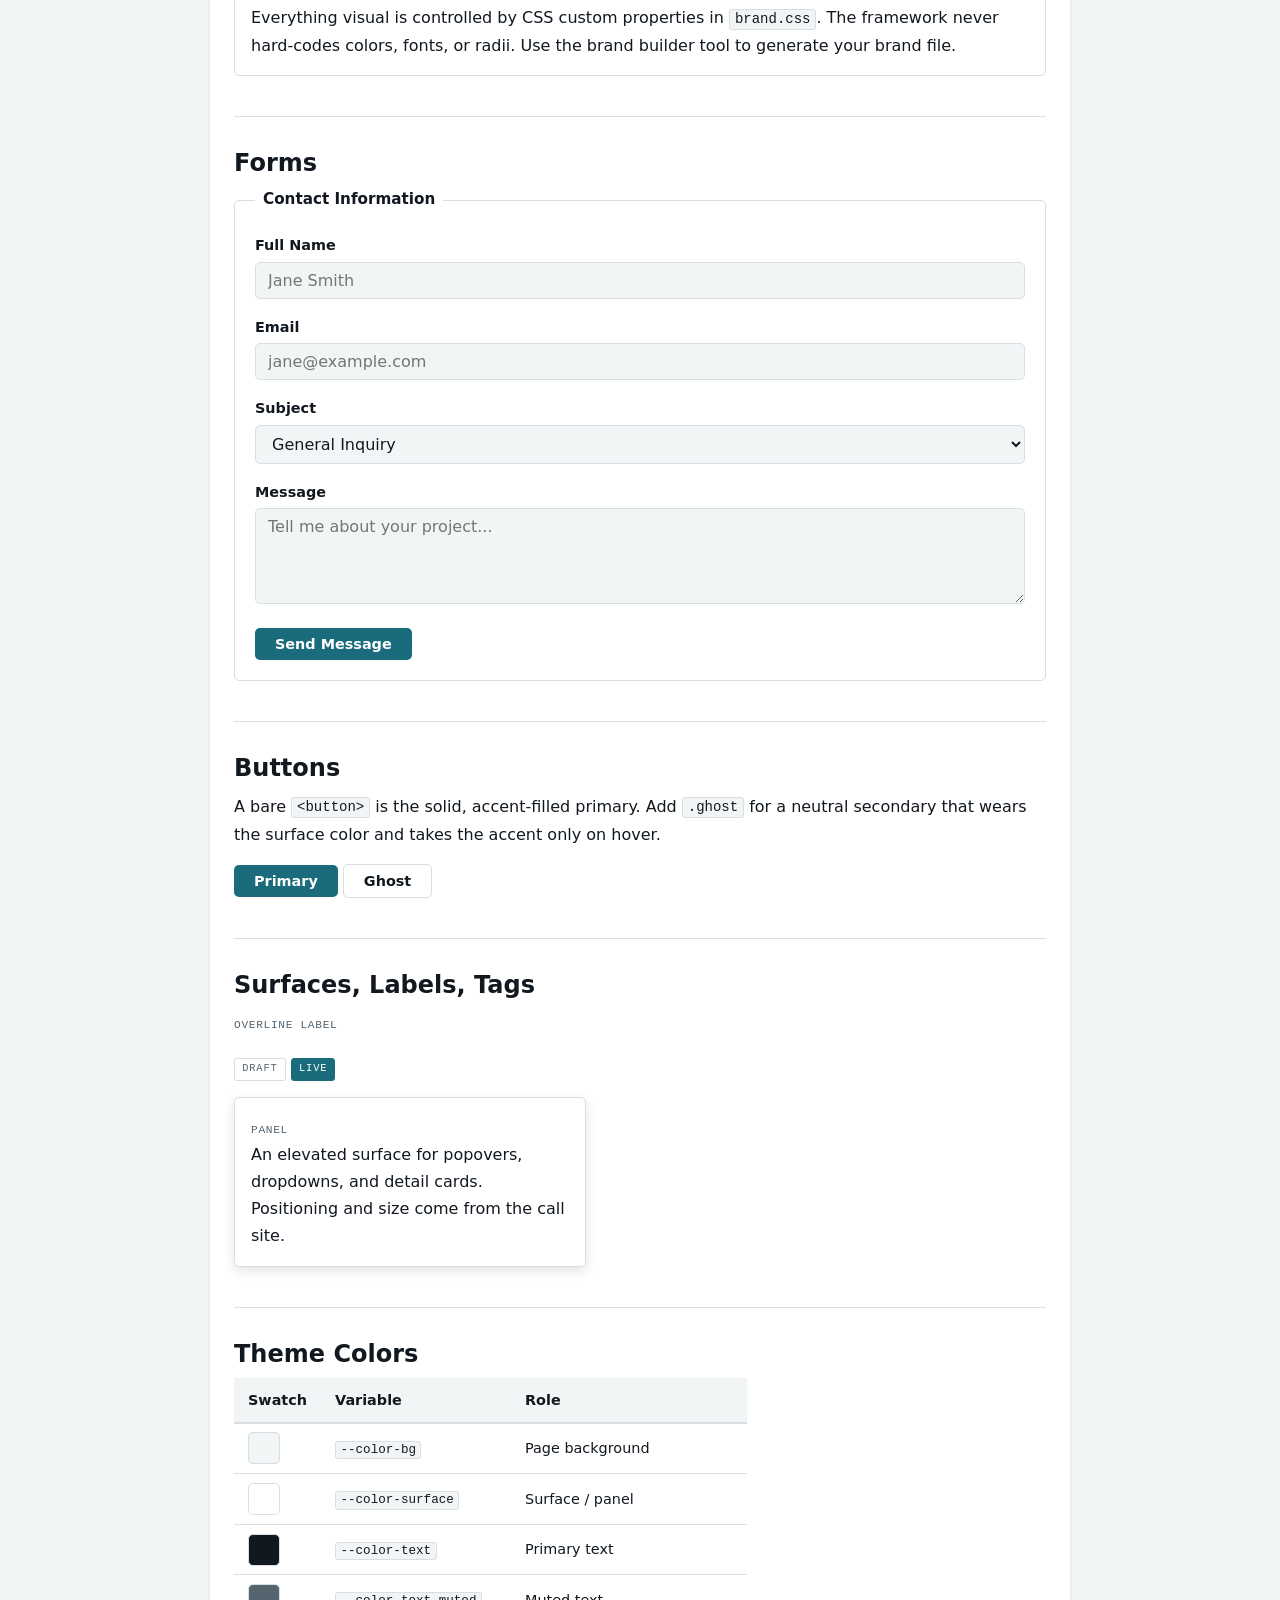
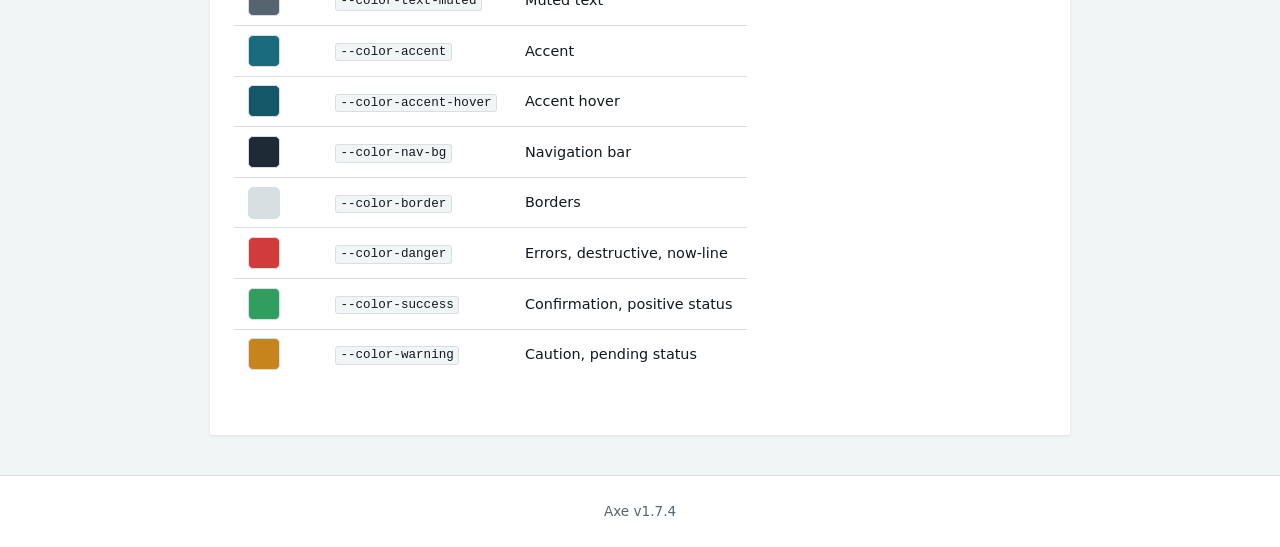
==== commit c66c571c: "Click to advance slides; retire -dev version convention (v1.7.4) Slide presenter: clicking a slide n" ====
--- a/kitchen-sink.html
+++ b/kitchen-sink.html
@@ -461,7 +461,7 @@
 </main>
 
 <footer>
-    <p>Axe v1.7.3</p>
+    <p>Axe v1.7.4</p>
 </footer>
 
 </body>
--- a/axe.css
+++ b/axe.css
@@ -1,5 +1,5 @@
 /* ============================================================
-   AXE v1.7.3
+   AXE v1.7.4
    Semantic-first. Classless defaults.
    Write plain HTML. It looks good.
 
@@ -11,7 +11,7 @@
    calendar.css / calendar.js. Audit a deployment with
    `curl <site>/axe/axe.css | head`, or read --axe-version in devtools. */
 :root {
-    --axe-version: "1.7.3";
+    --axe-version: "1.7.4";
 
     /* Stacking scale. Structural, not brand: a shared ladder so a sticky
        bar, a popover, and a modal layer predictably across components (e.g.
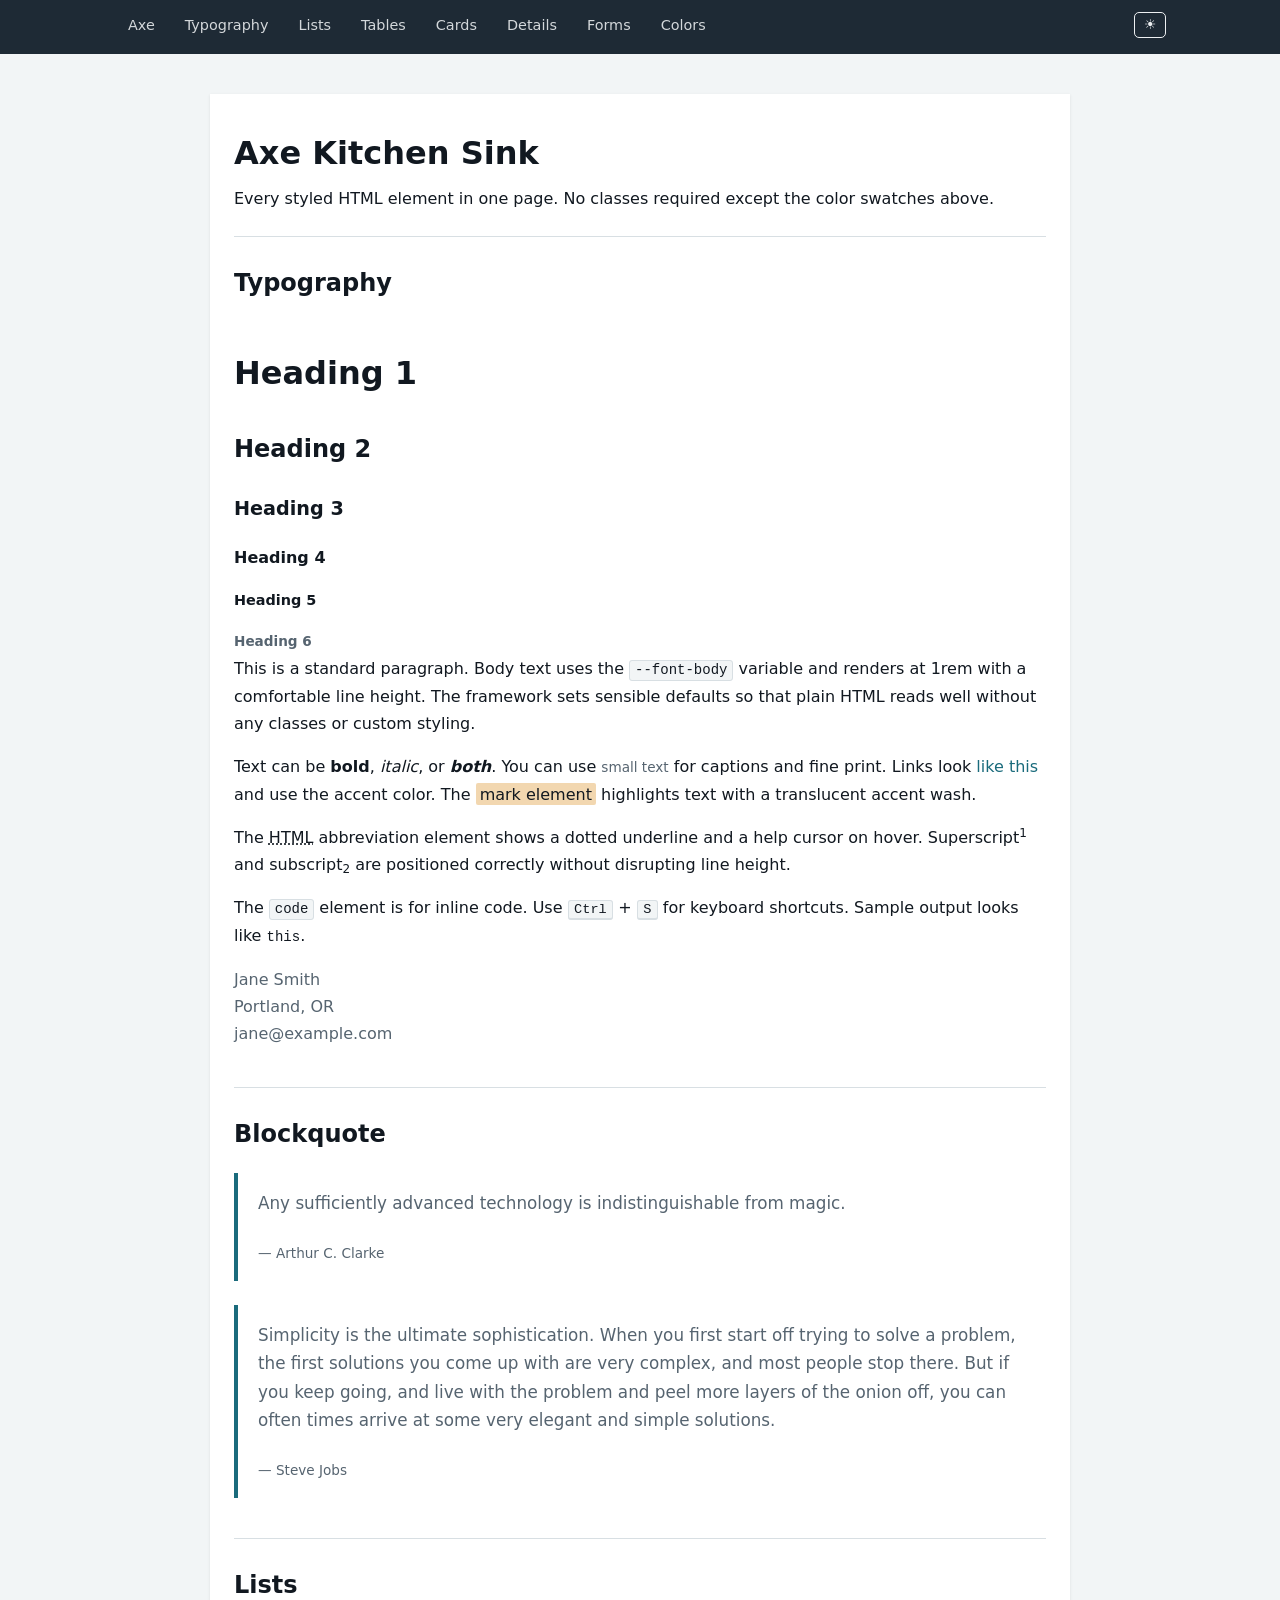
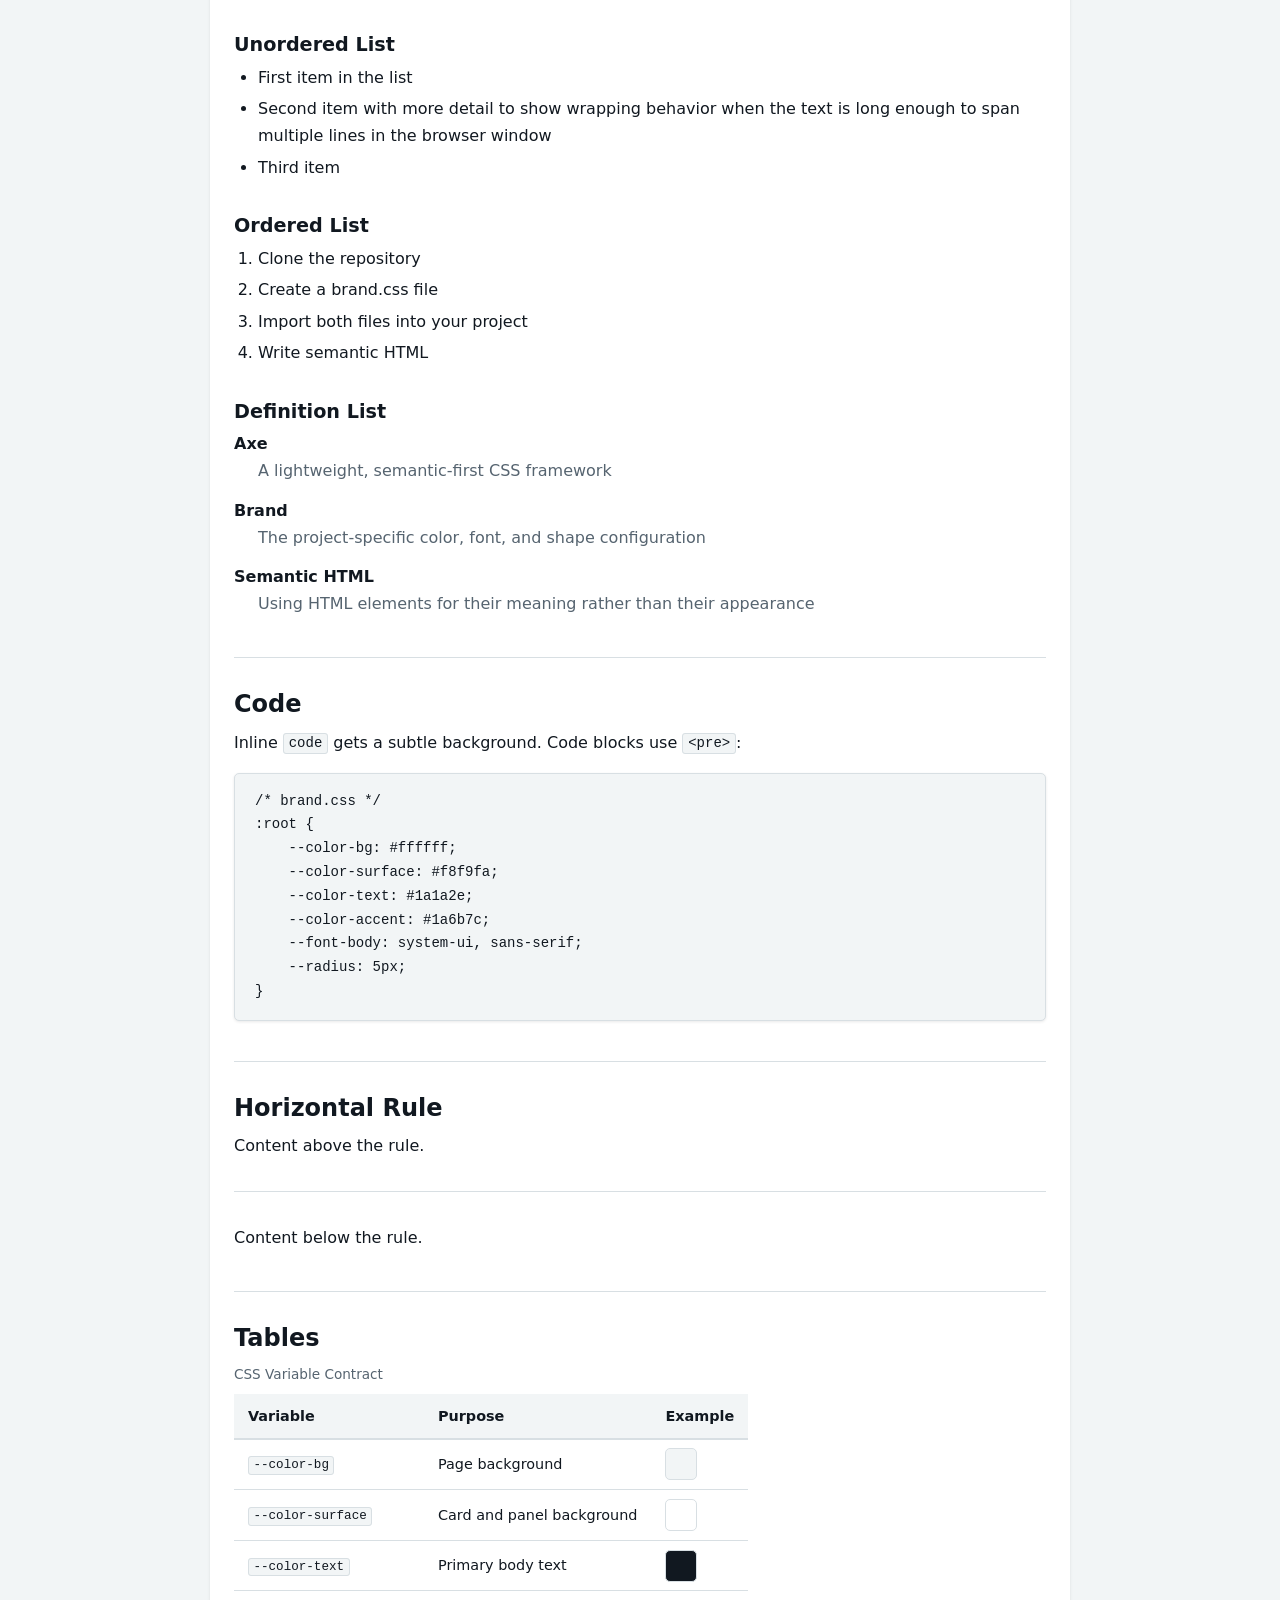
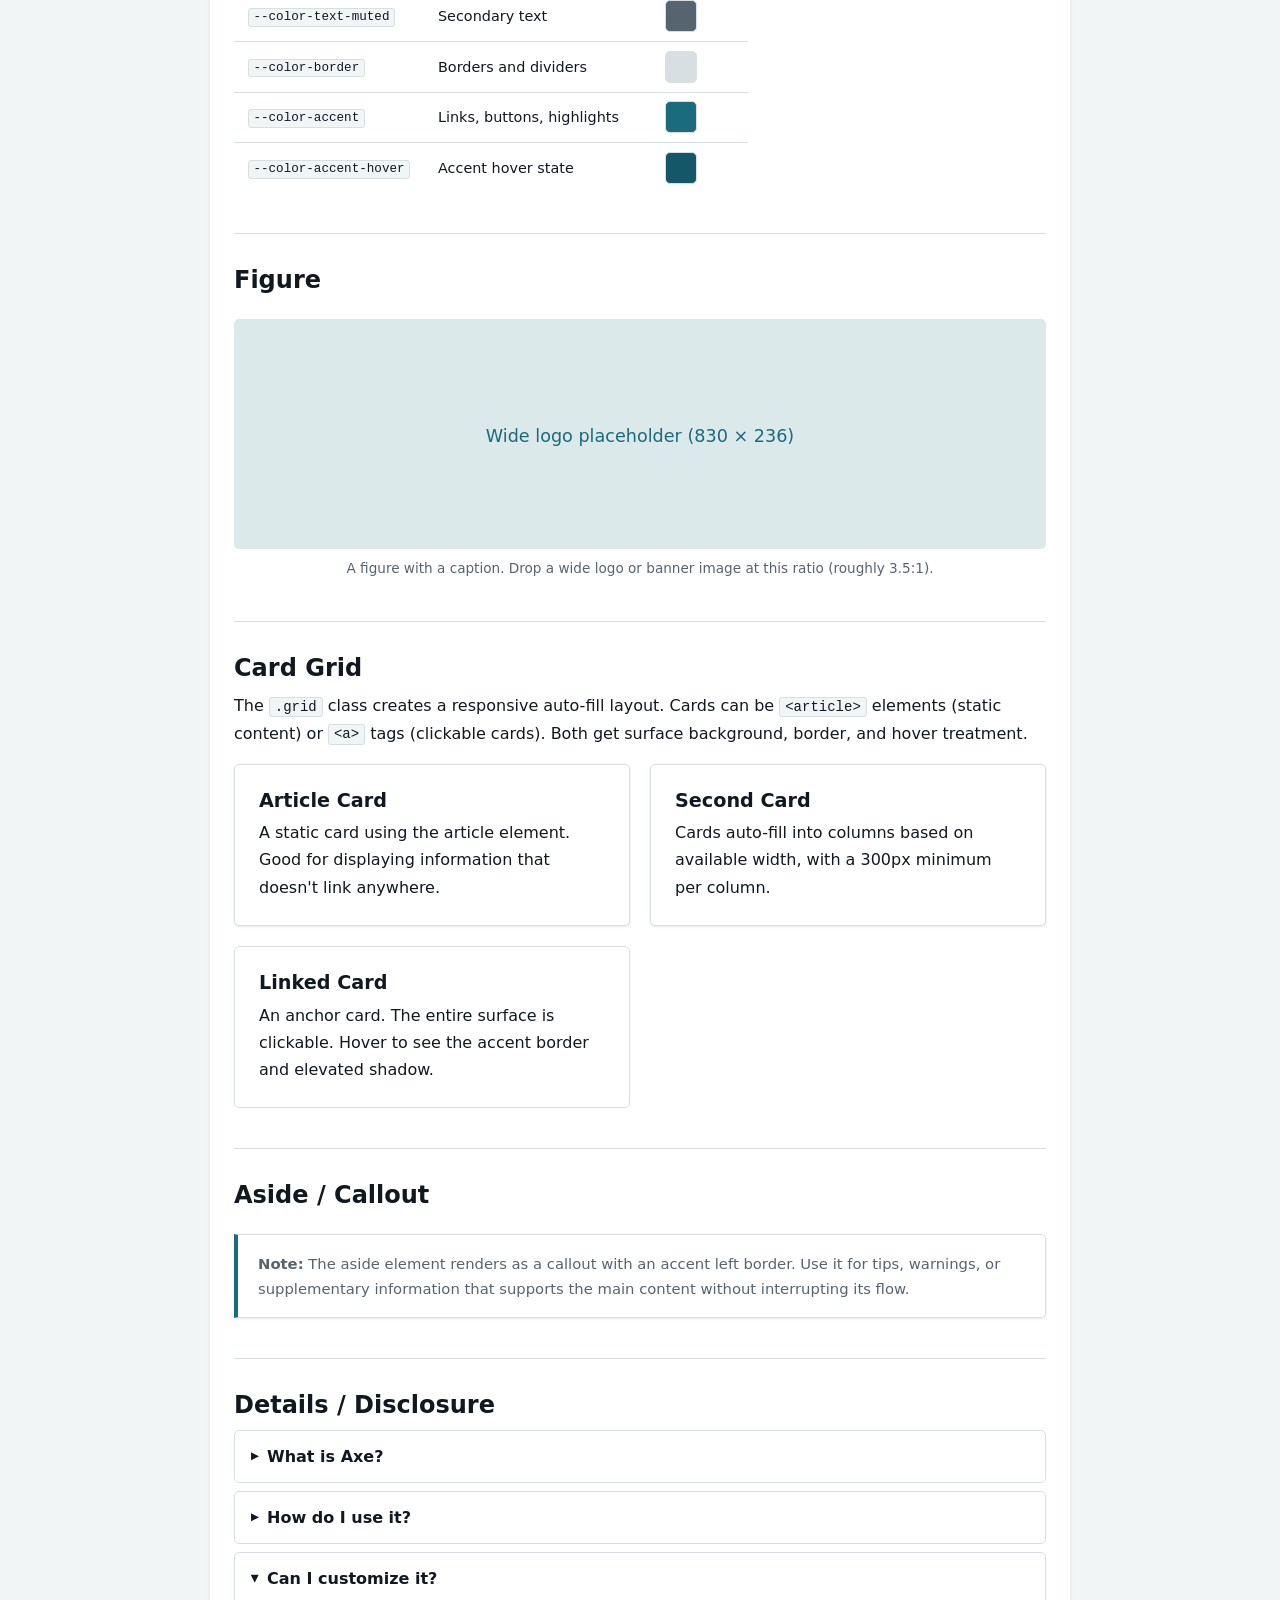
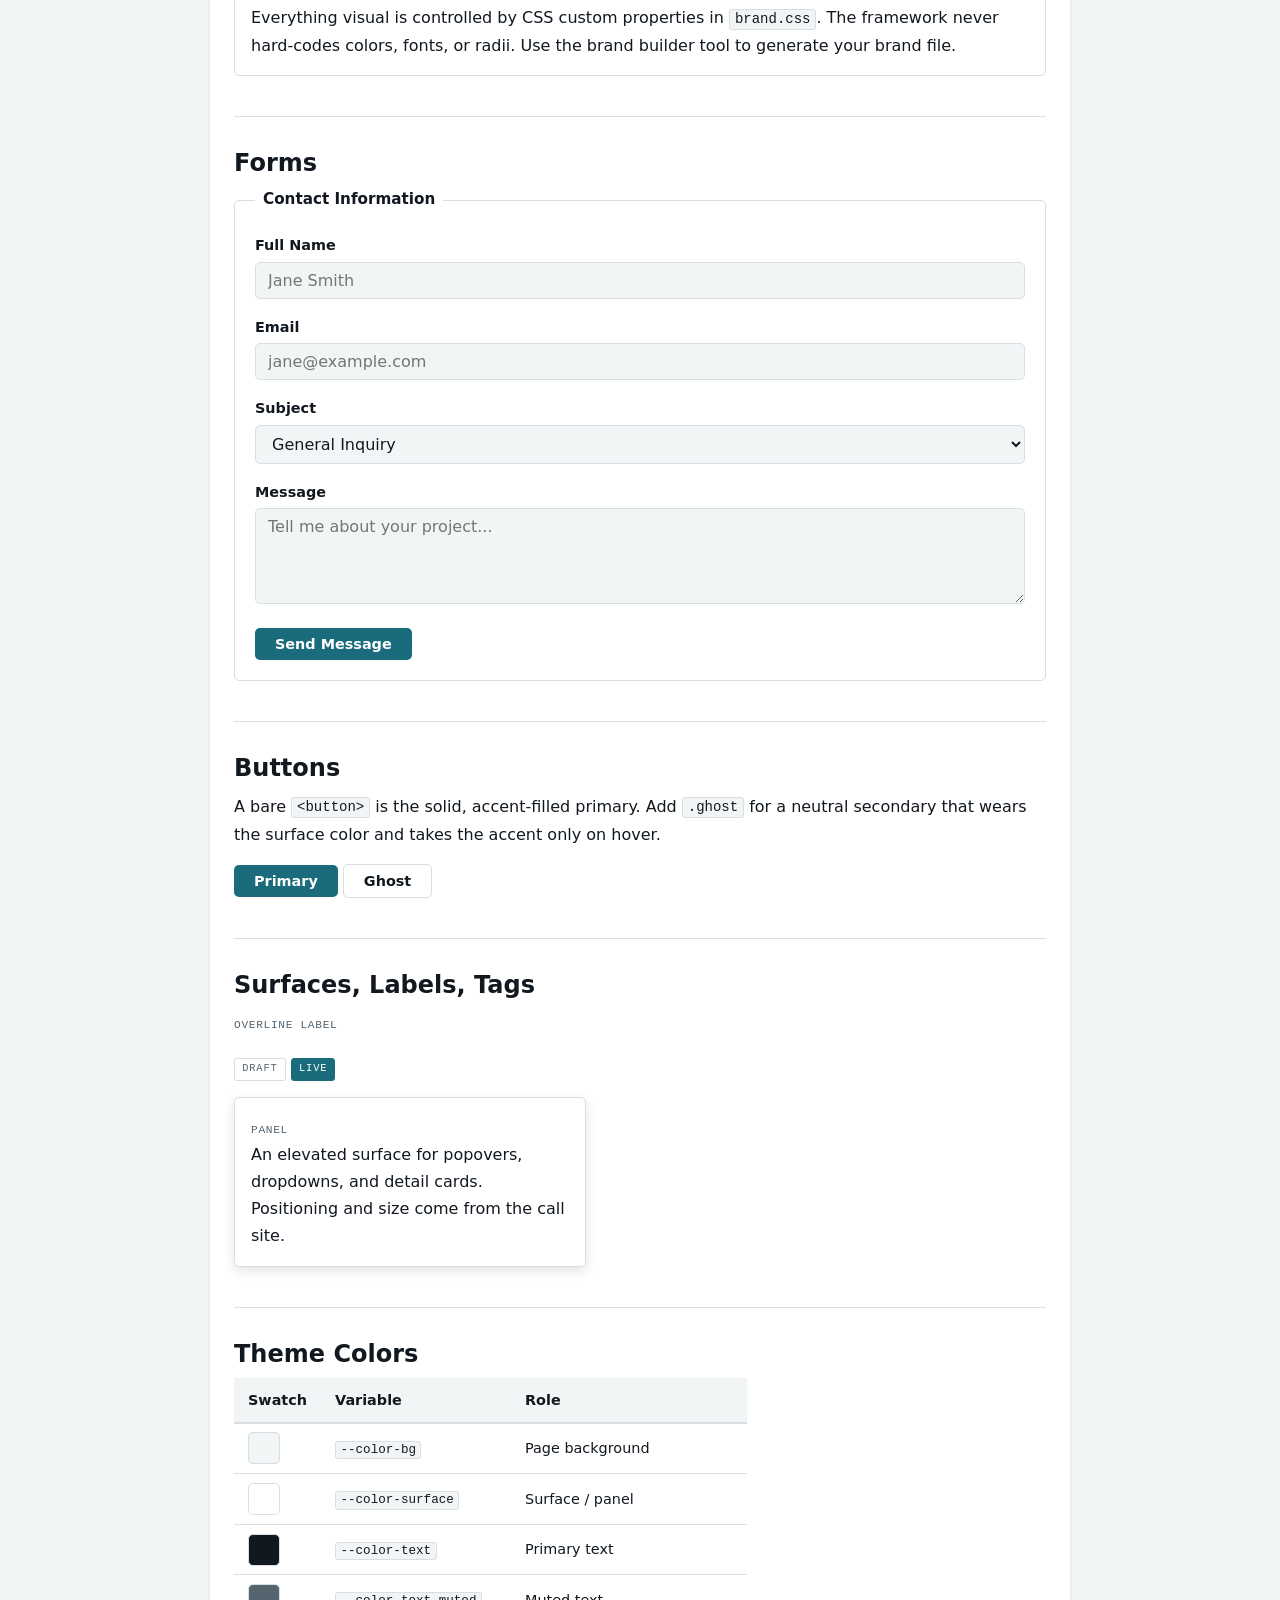
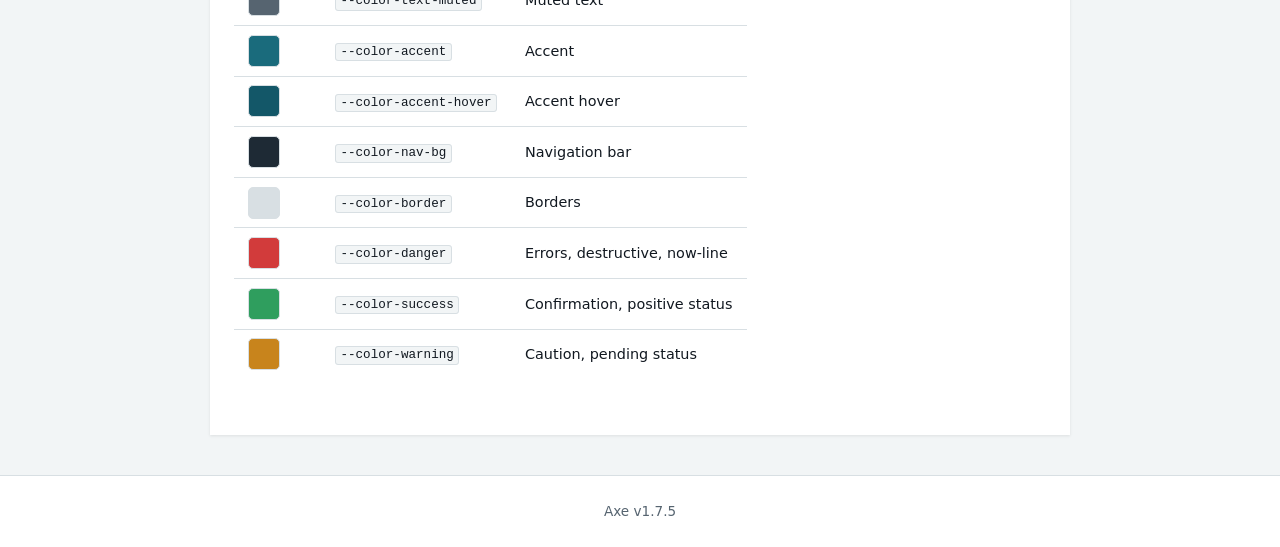
==== commit 8cfbd41a: "Default sun/moon glyph on bare .theme-toggle (v1.7.5) A bare <button class="theme-toggle"></button> " ====
--- a/kitchen-sink.html
+++ b/kitchen-sink.html
@@ -36,7 +36,7 @@
         <li><a href="#details">Details</a></li>
         <li><a href="#forms">Forms</a></li>
         <li><a href="#colors">Colors</a></li>
-        <li class="nav-right"><button class="theme-toggle" aria-label="Toggle theme">&#9788;</button></li>
+        <li class="nav-right"><button class="theme-toggle" aria-label="Toggle theme"></button></li>
     </ul>
 </nav>
 
@@ -461,7 +461,7 @@
 </main>
 
 <footer>
-    <p>Axe v1.7.4</p>
+    <p>Axe v1.7.5</p>
 </footer>
 
 </body>
--- a/axe.css
+++ b/axe.css
@@ -1,5 +1,5 @@
 /* ============================================================
-   AXE v1.7.4
+   AXE v1.7.5
    Semantic-first. Classless defaults.
    Write plain HTML. It looks good.
 
@@ -11,7 +11,7 @@
    calendar.css / calendar.js. Audit a deployment with
    `curl <site>/axe/axe.css | head`, or read --axe-version in devtools. */
 :root {
-    --axe-version: "1.7.4";
+    --axe-version: "1.7.5";
 
     /* Stacking scale. Structural, not brand: a shared ladder so a sticky
        bar, a popover, and a modal layer predictably across components (e.g.
@@ -19,6 +19,13 @@
     --z-sticky:  100;
     --z-popover: 200;
     --z-modal:   300;
+
+    /* Default glyphs drawn on a bare .theme-toggle (see the rules below). The
+       icon shows the *current* theme: a sun in light, a moon in dark. Both are
+       monochrome dingbats so they inherit currentColor. A site can swap them by
+       redefining these two properties in its brand.css/style.css. */
+    --theme-toggle-icon-light: "\2600";   /* ☀ */
+    --theme-toggle-icon-dark:  "\263E";   /* ☾ */
 }
 
 
@@ -609,6 +616,30 @@
     color: var(--color-accent);
 }
 
+/* Default sun/moon glyph, so a bare <button class="theme-toggle"></button>
+   shows a working icon with no inner markup. Scoped to :empty so a consumer
+   who puts their own content (a label, an emoji, a <span>) in the button keeps
+   it untouched — purely additive. The icon tracks the *resolved* theme the same
+   two ways default.css resolves dark, so it agrees with the painted theme even
+   before theme.js runs or with JS disabled: the explicit [data-theme="dark"]
+   attribute, and the OS preference when no light choice overrides it. Note
+   :empty means literally no child nodes — the button must be written with
+   nothing, not even whitespace, between the tags. The button still needs an
+   aria-label; this ::before is decorative. */
+.theme-toggle:empty::before {
+    content: var(--theme-toggle-icon-light);
+}
+
+[data-theme="dark"] .theme-toggle:empty::before {
+    content: var(--theme-toggle-icon-dark);
+}
+
+@media (prefers-color-scheme: dark) {
+    :root:not([data-theme="light"]) .theme-toggle:empty::before {
+        content: var(--theme-toggle-icon-dark);
+    }
+}
+
 /* In the nav, the toggle uses the nav palette, not the body palette. */
 nav .theme-toggle {
     color: var(--color-nav-text);
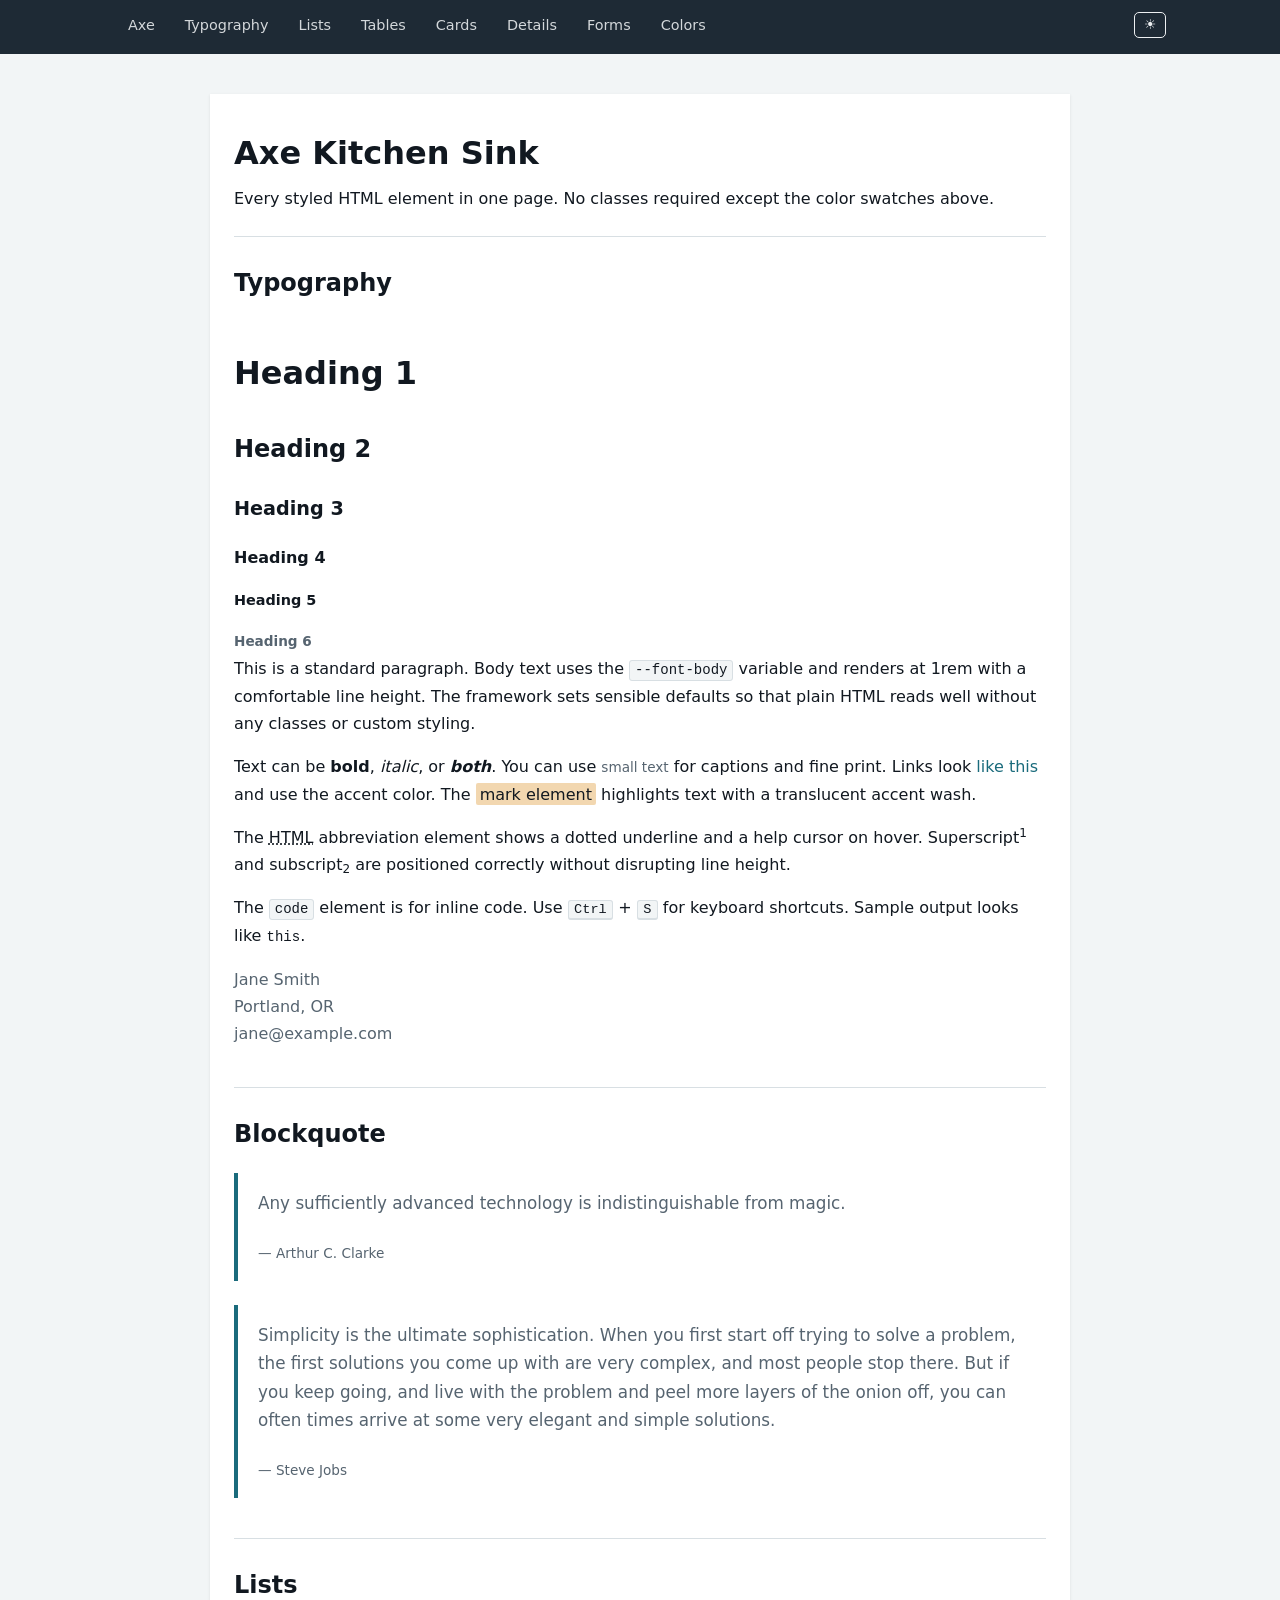
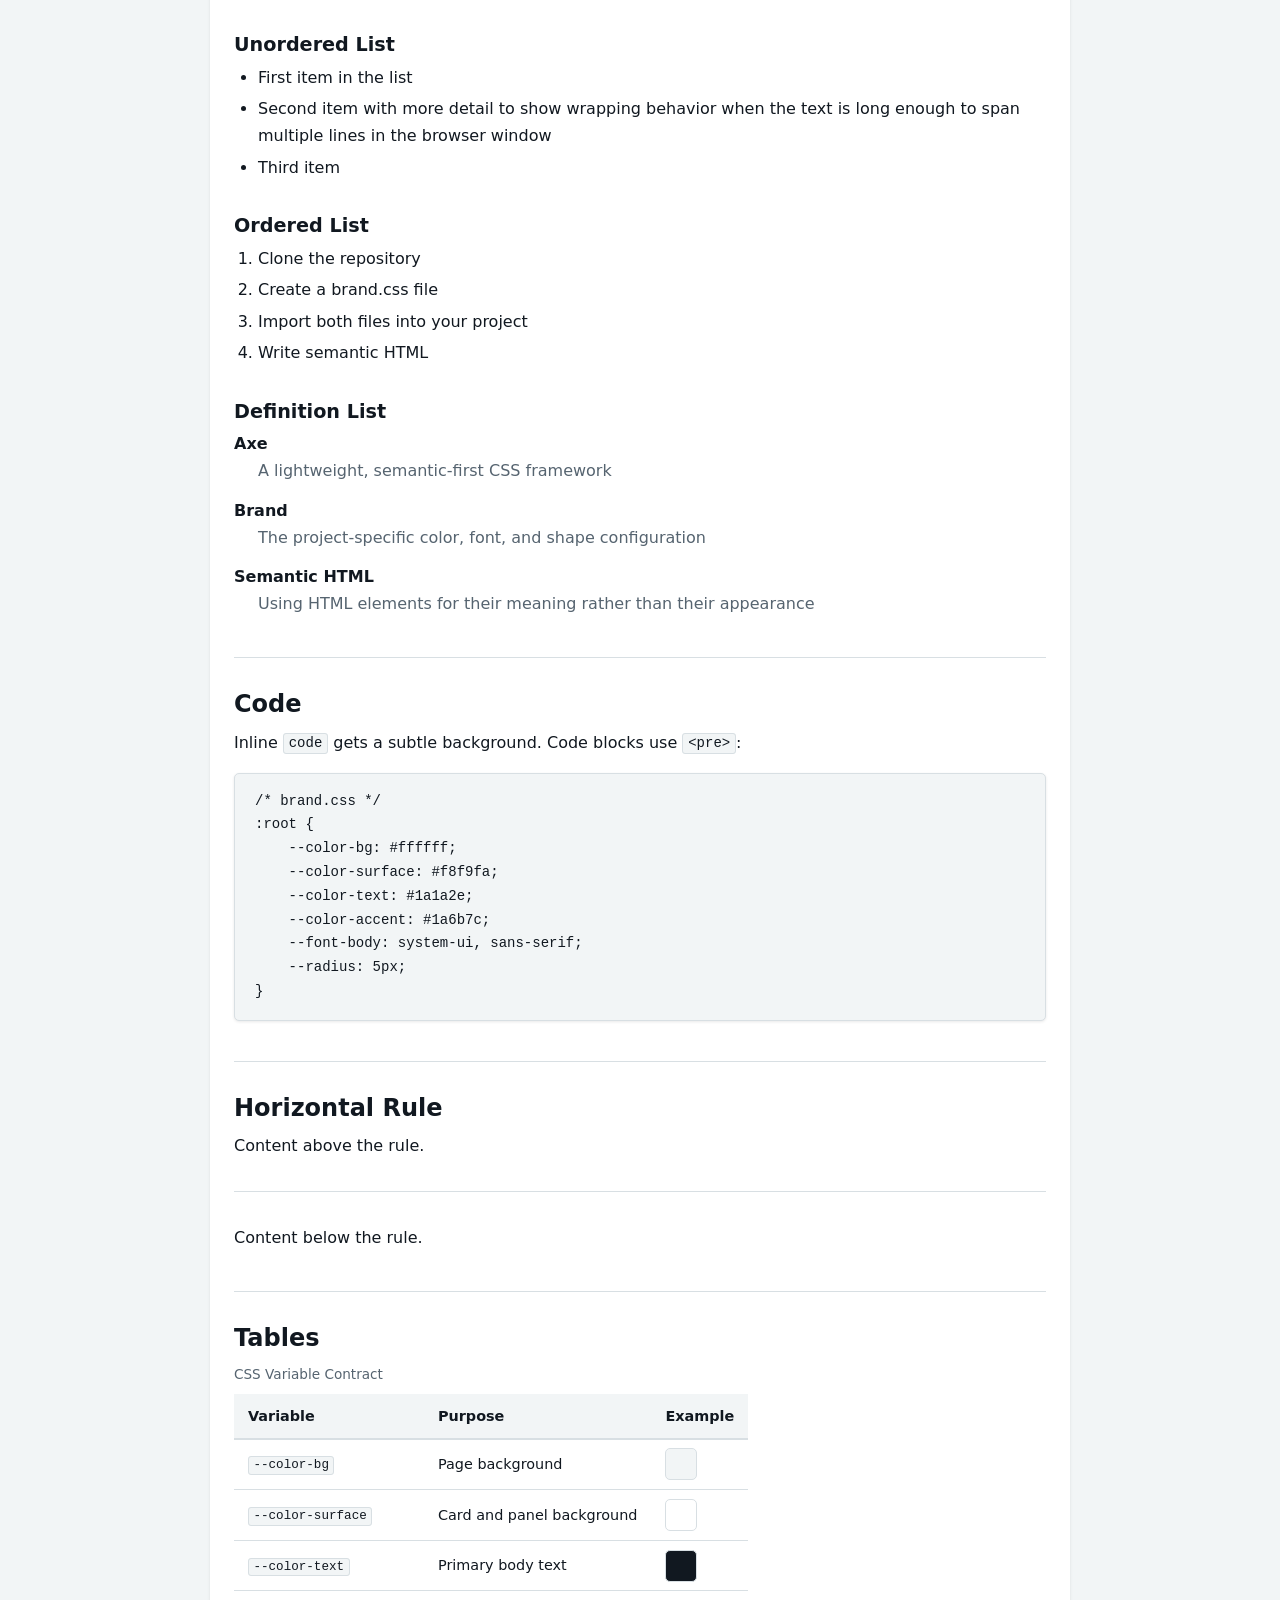
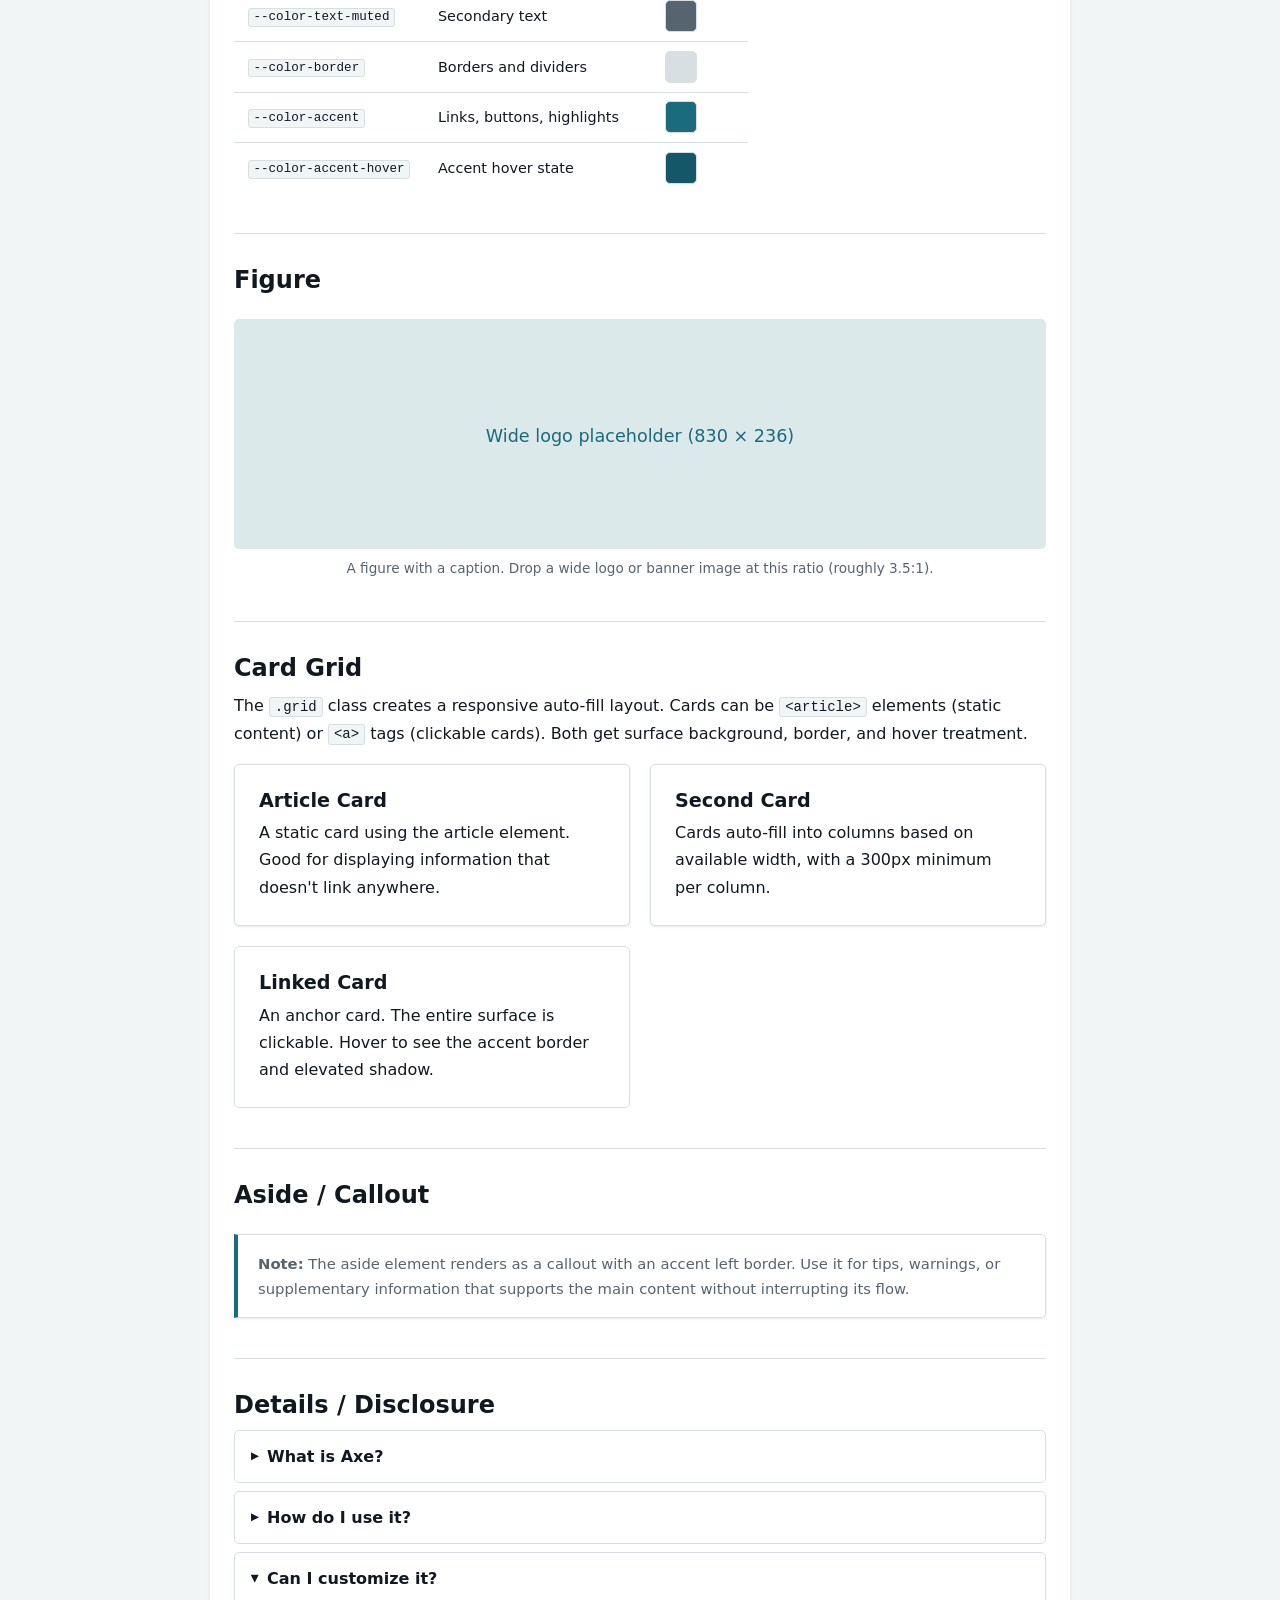
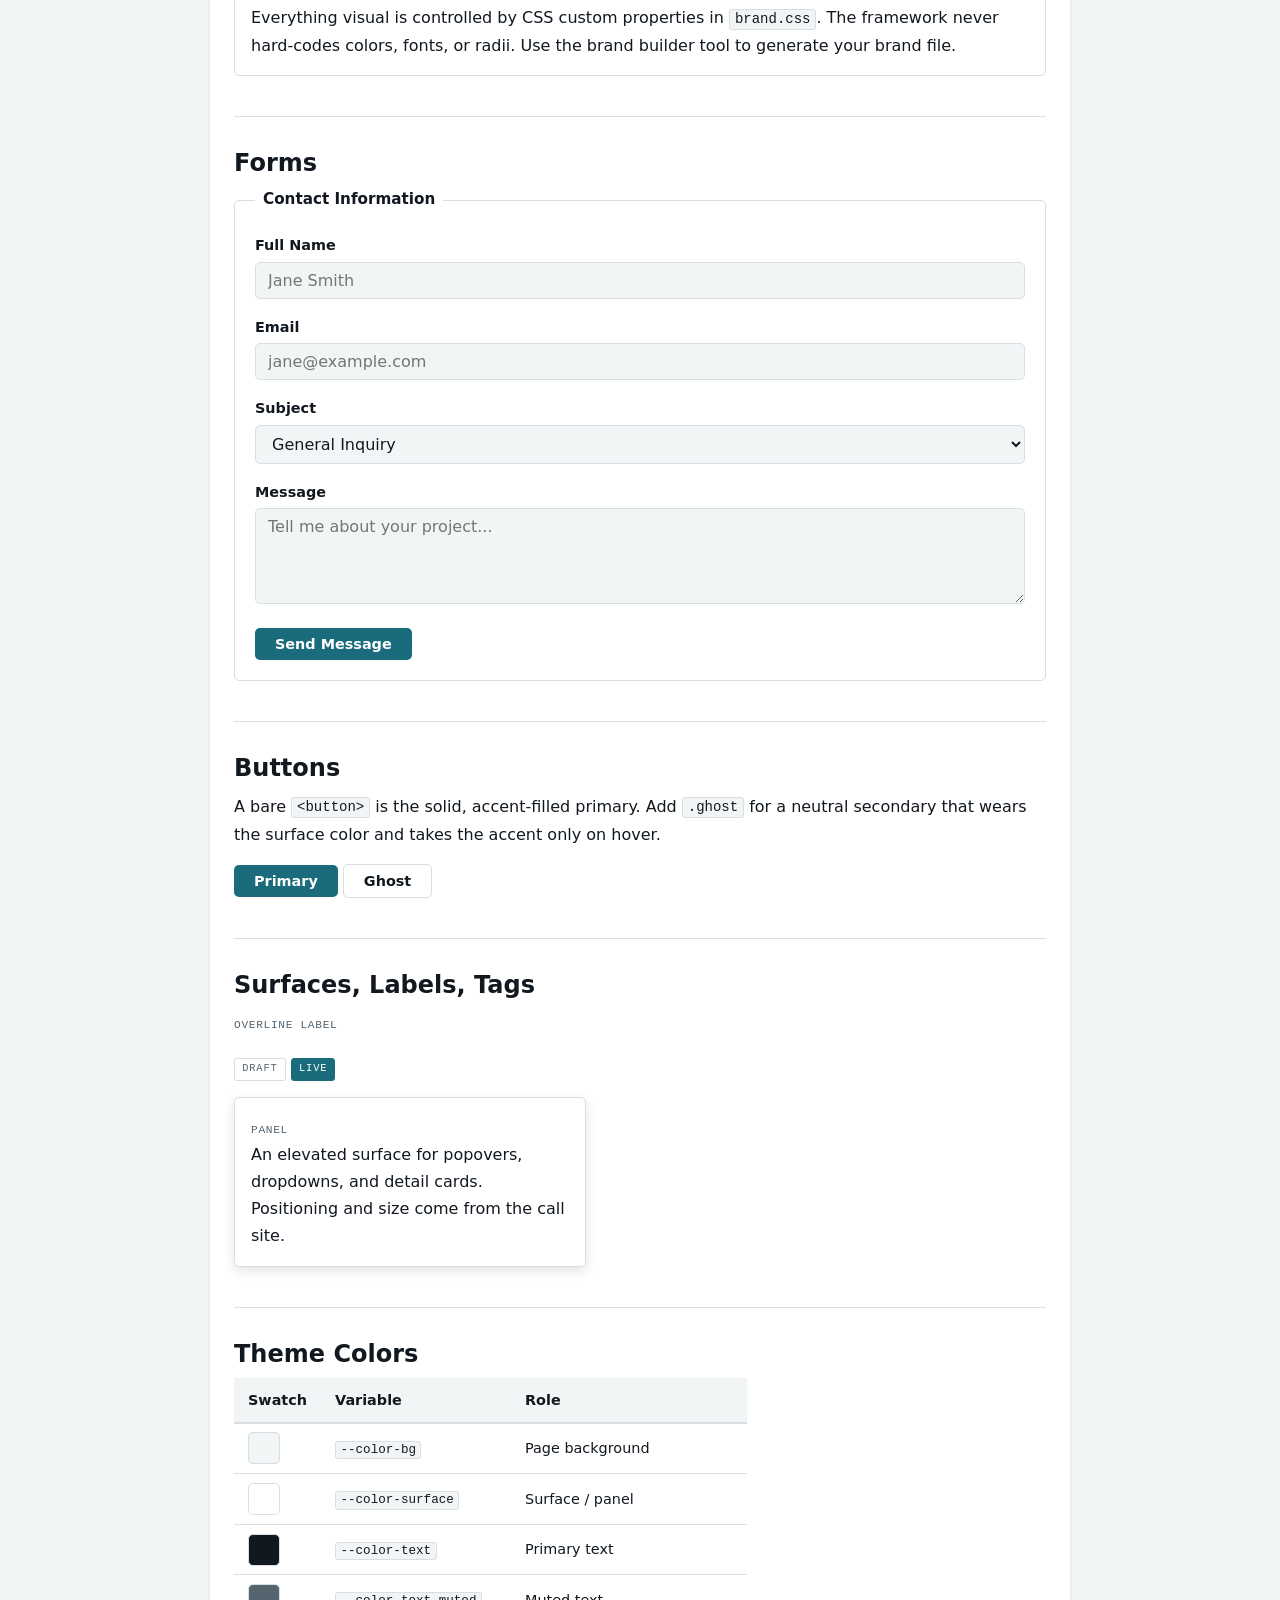
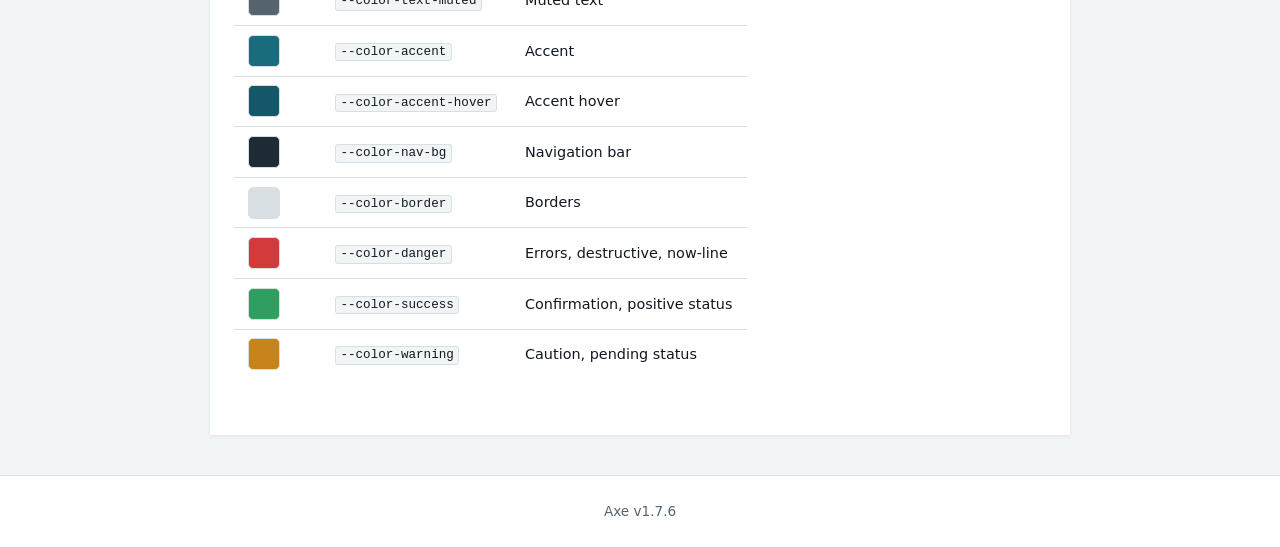
==== commit 3aa4d554: "Fix short-doc centering in the viewer (v1.7.6) .md-view is a flex item in the flex-column main; its " ====
--- a/kitchen-sink.html
+++ b/kitchen-sink.html
@@ -461,7 +461,7 @@
 </main>
 
 <footer>
-    <p>Axe v1.7.5</p>
+    <p>Axe v1.7.6</p>
 </footer>
 
 </body>
--- a/axe.css
+++ b/axe.css
@@ -1,5 +1,5 @@
 /* ============================================================
-   AXE v1.7.5
+   AXE v1.7.6
    Semantic-first. Classless defaults.
    Write plain HTML. It looks good.
 
@@ -11,7 +11,7 @@
    calendar.css / calendar.js. Audit a deployment with
    `curl <site>/axe/axe.css | head`, or read --axe-version in devtools. */
 :root {
-    --axe-version: "1.7.5";
+    --axe-version: "1.7.6";
 
     /* Stacking scale. Structural, not brand: a shared ladder so a sticky
        bar, a popover, and a modal layer predictably across components (e.g.
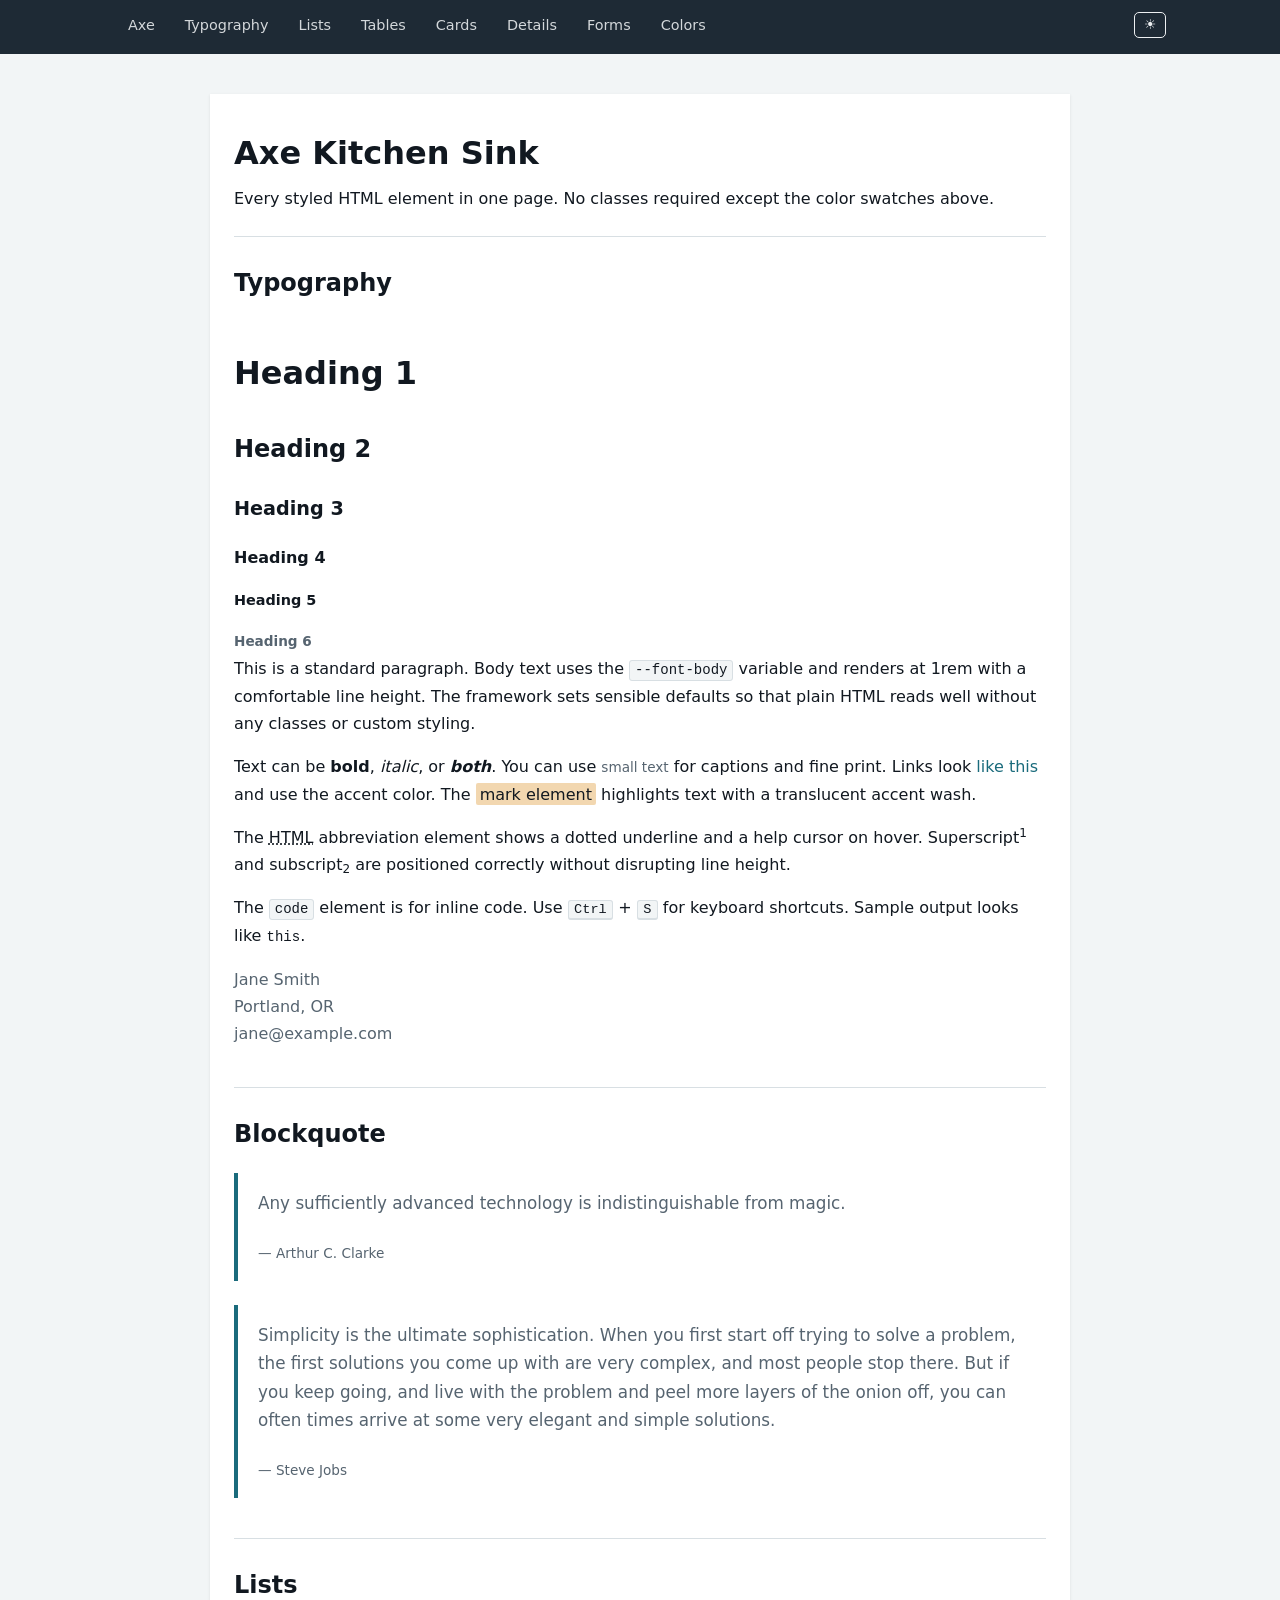
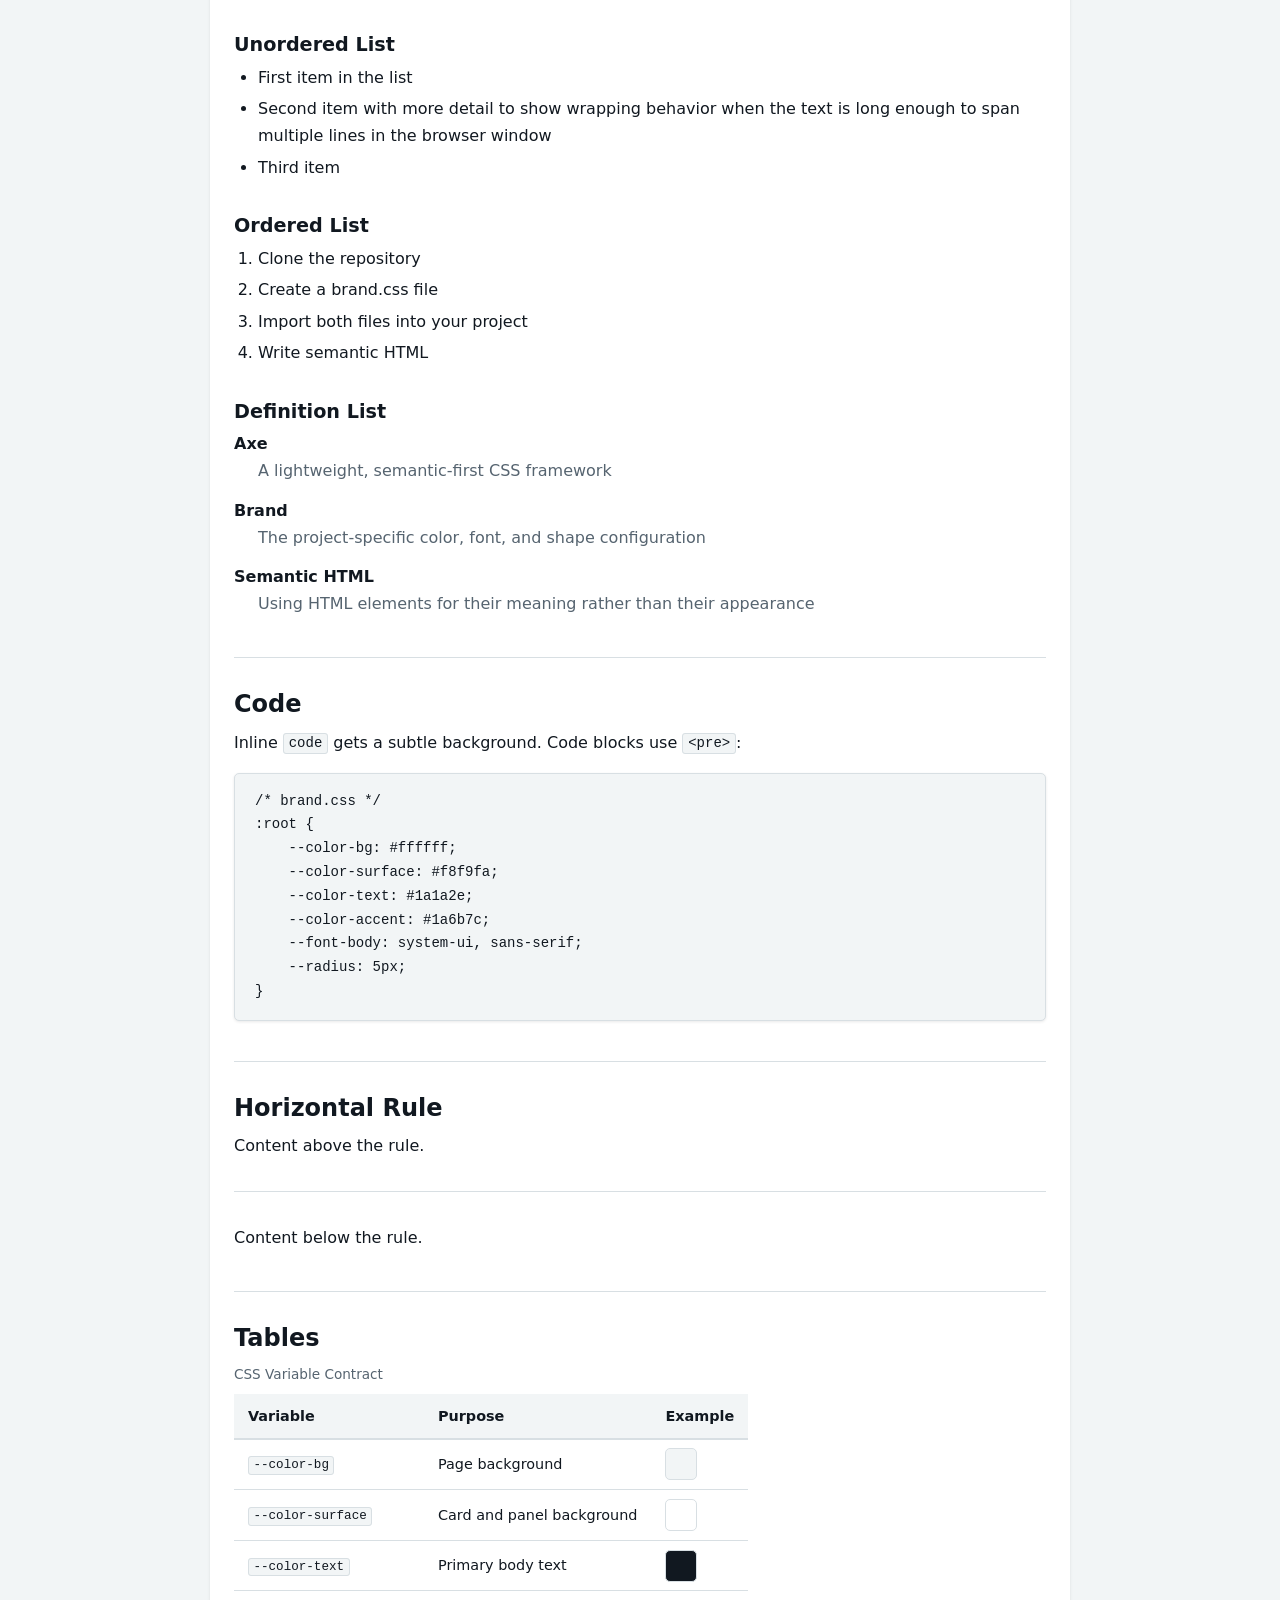
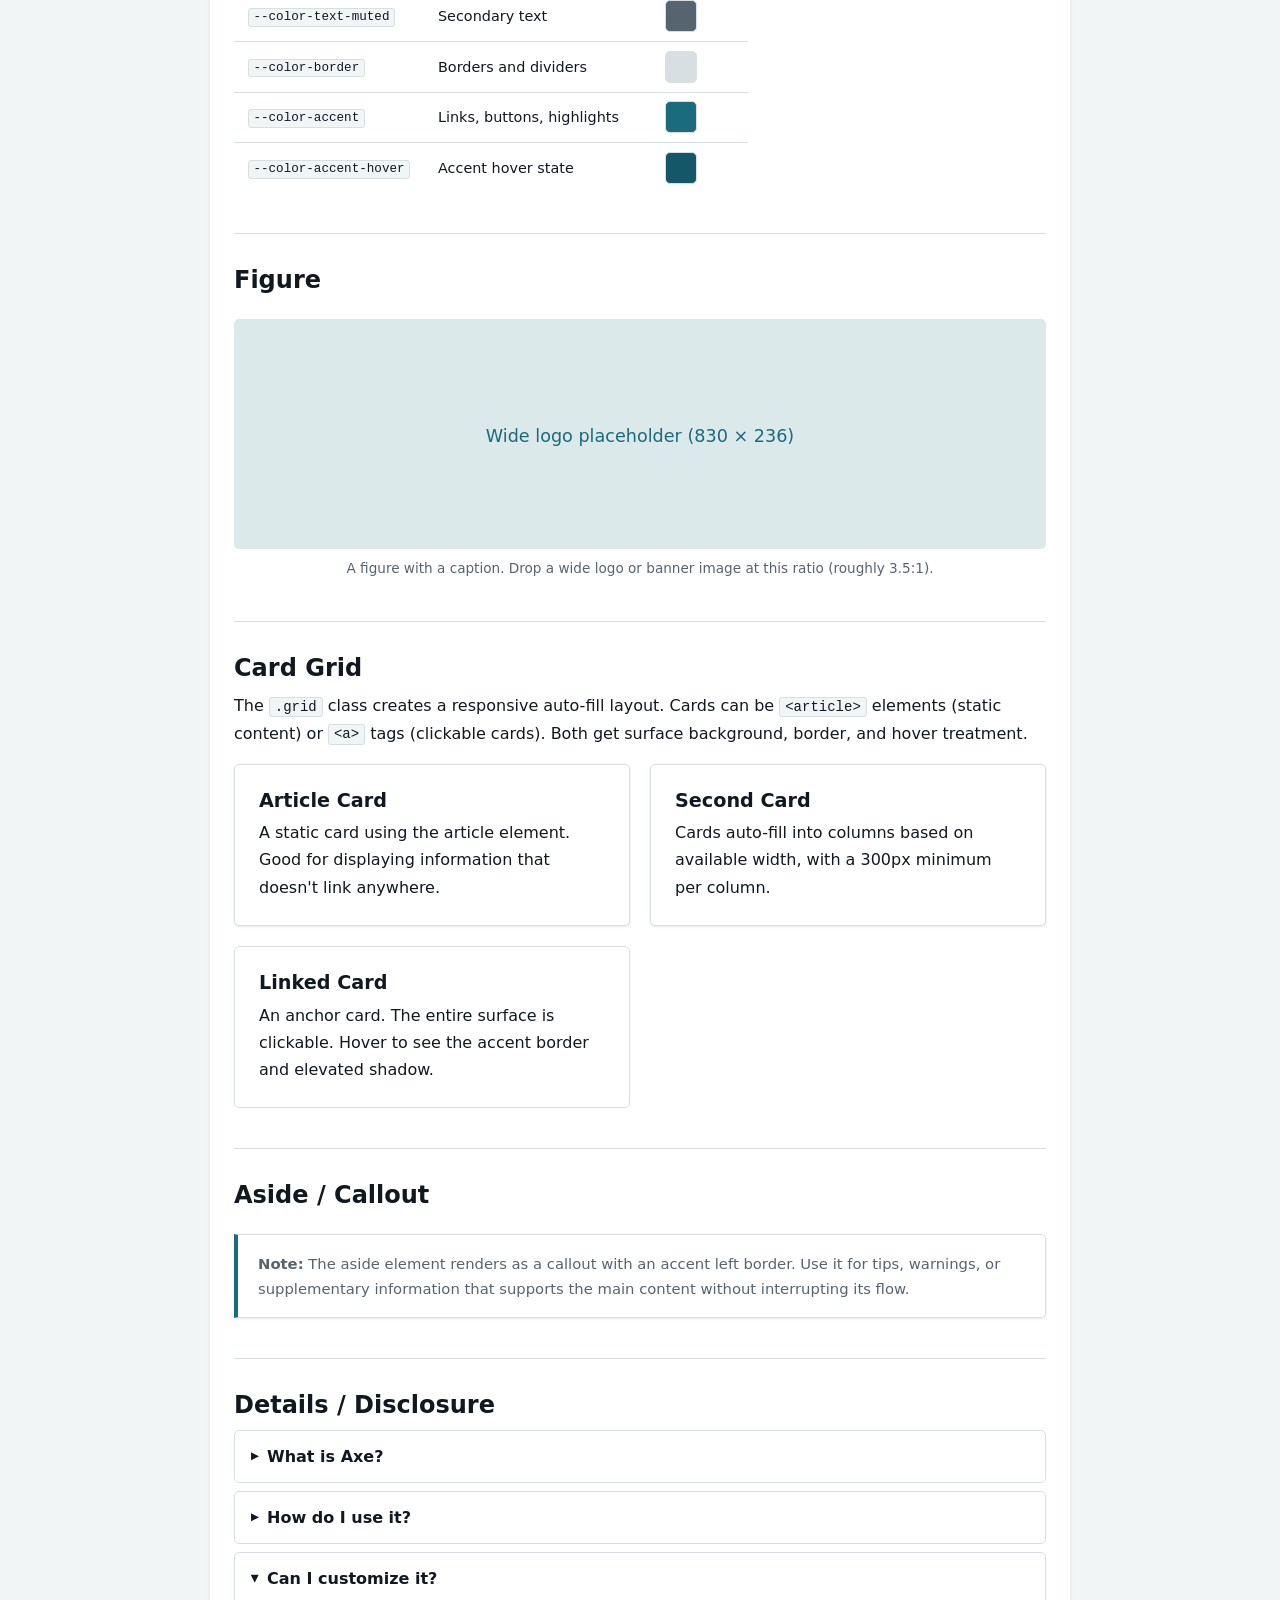
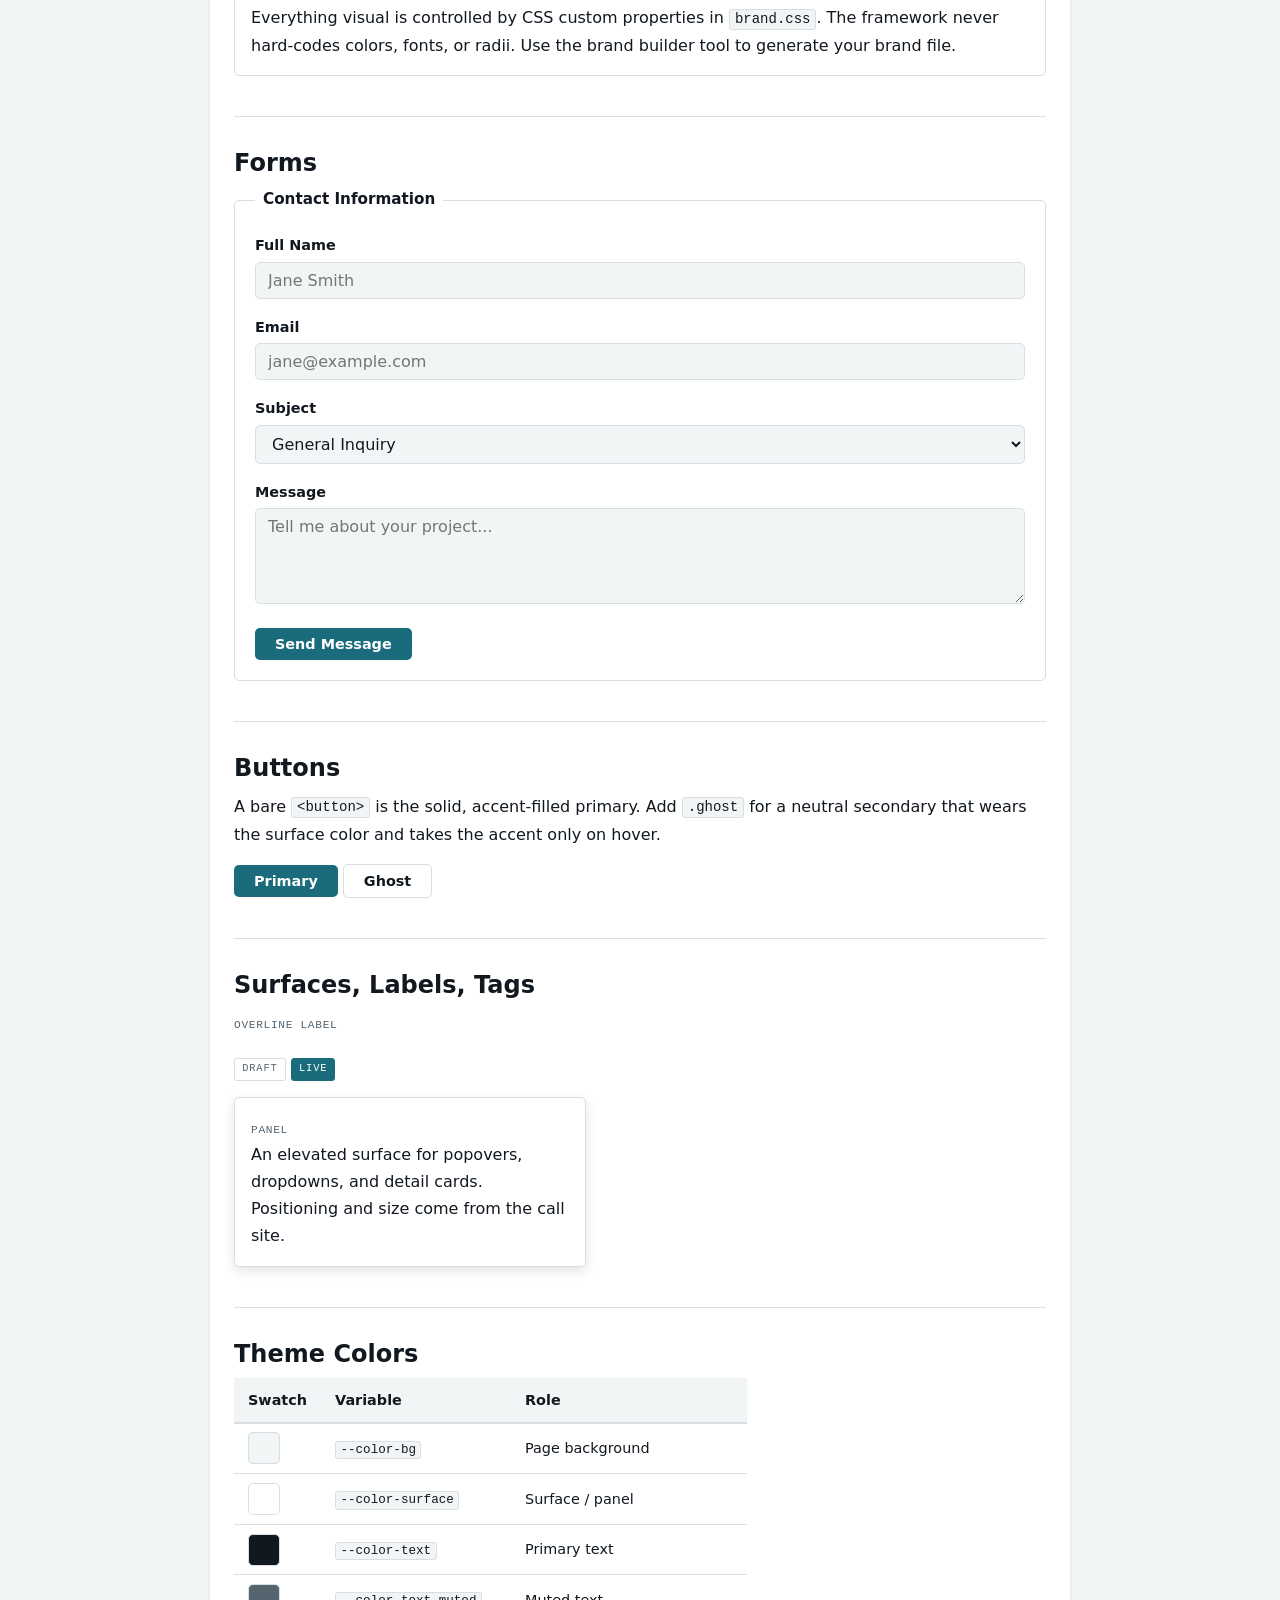
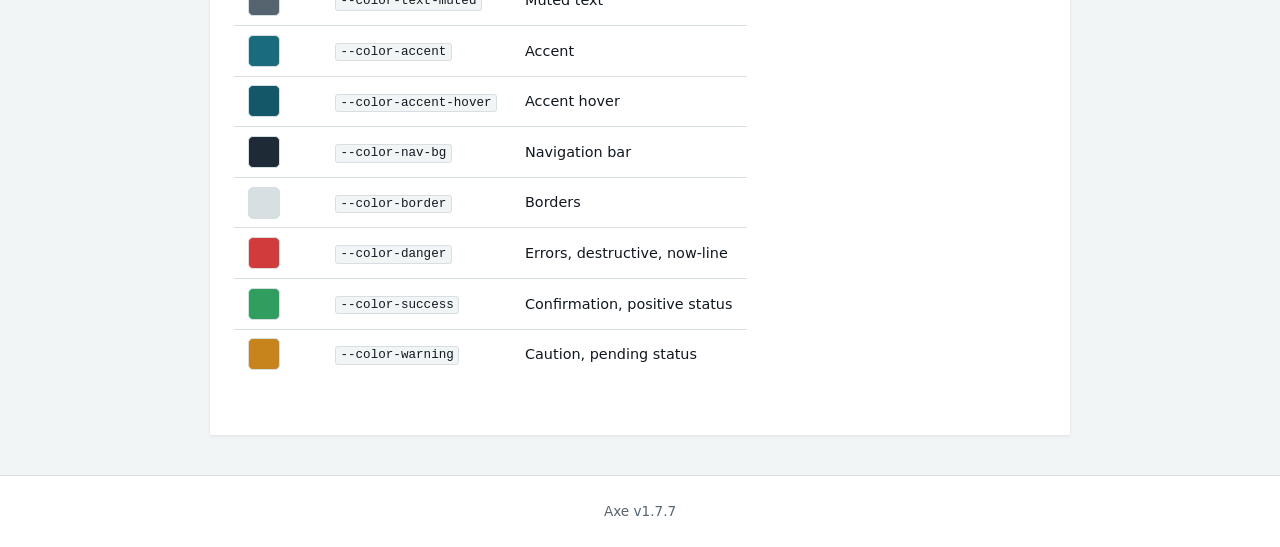
==== commit d75a4f0f: "Force text presentation on default theme-toggle glyphs (v1.7.7) U+2600 defaults to a colour emoji su" ====
--- a/kitchen-sink.html
+++ b/kitchen-sink.html
@@ -461,7 +461,7 @@
 </main>
 
 <footer>
-    <p>Axe v1.7.6</p>
+    <p>Axe v1.7.7</p>
 </footer>
 
 </body>
--- a/axe.css
+++ b/axe.css
@@ -1,5 +1,5 @@
 /* ============================================================
-   AXE v1.7.6
+   AXE v1.7.7
    Semantic-first. Classless defaults.
    Write plain HTML. It looks good.
 
@@ -11,7 +11,7 @@
    calendar.css / calendar.js. Audit a deployment with
    `curl <site>/axe/axe.css | head`, or read --axe-version in devtools. */
 :root {
-    --axe-version: "1.7.6";
+    --axe-version: "1.7.7";
 
     /* Stacking scale. Structural, not brand: a shared ladder so a sticky
        bar, a popover, and a modal layer predictably across components (e.g.
@@ -22,10 +22,12 @@
 
     /* Default glyphs drawn on a bare .theme-toggle (see the rules below). The
        icon shows the *current* theme: a sun in light, a moon in dark. Both are
-       monochrome dingbats so they inherit currentColor. A site can swap them by
-       redefining these two properties in its brand.css/style.css. */
-    --theme-toggle-icon-light: "\2600";   /* ☀ */
-    --theme-toggle-icon-dark:  "\263E";   /* ☾ */
+       monochrome dingbats so they inherit currentColor. The trailing \FE0E is a
+       text-presentation variation selector: without it U+2600 defaults to a
+       color emoji sun on iOS/Android/some Chromium builds. A site can swap them
+       by redefining these two properties in its brand.css/style.css. */
+    --theme-toggle-icon-light: "\2600\FE0E";   /* ☀ */
+    --theme-toggle-icon-dark:  "\263E\FE0E";   /* ☾ */
 }
 
 
